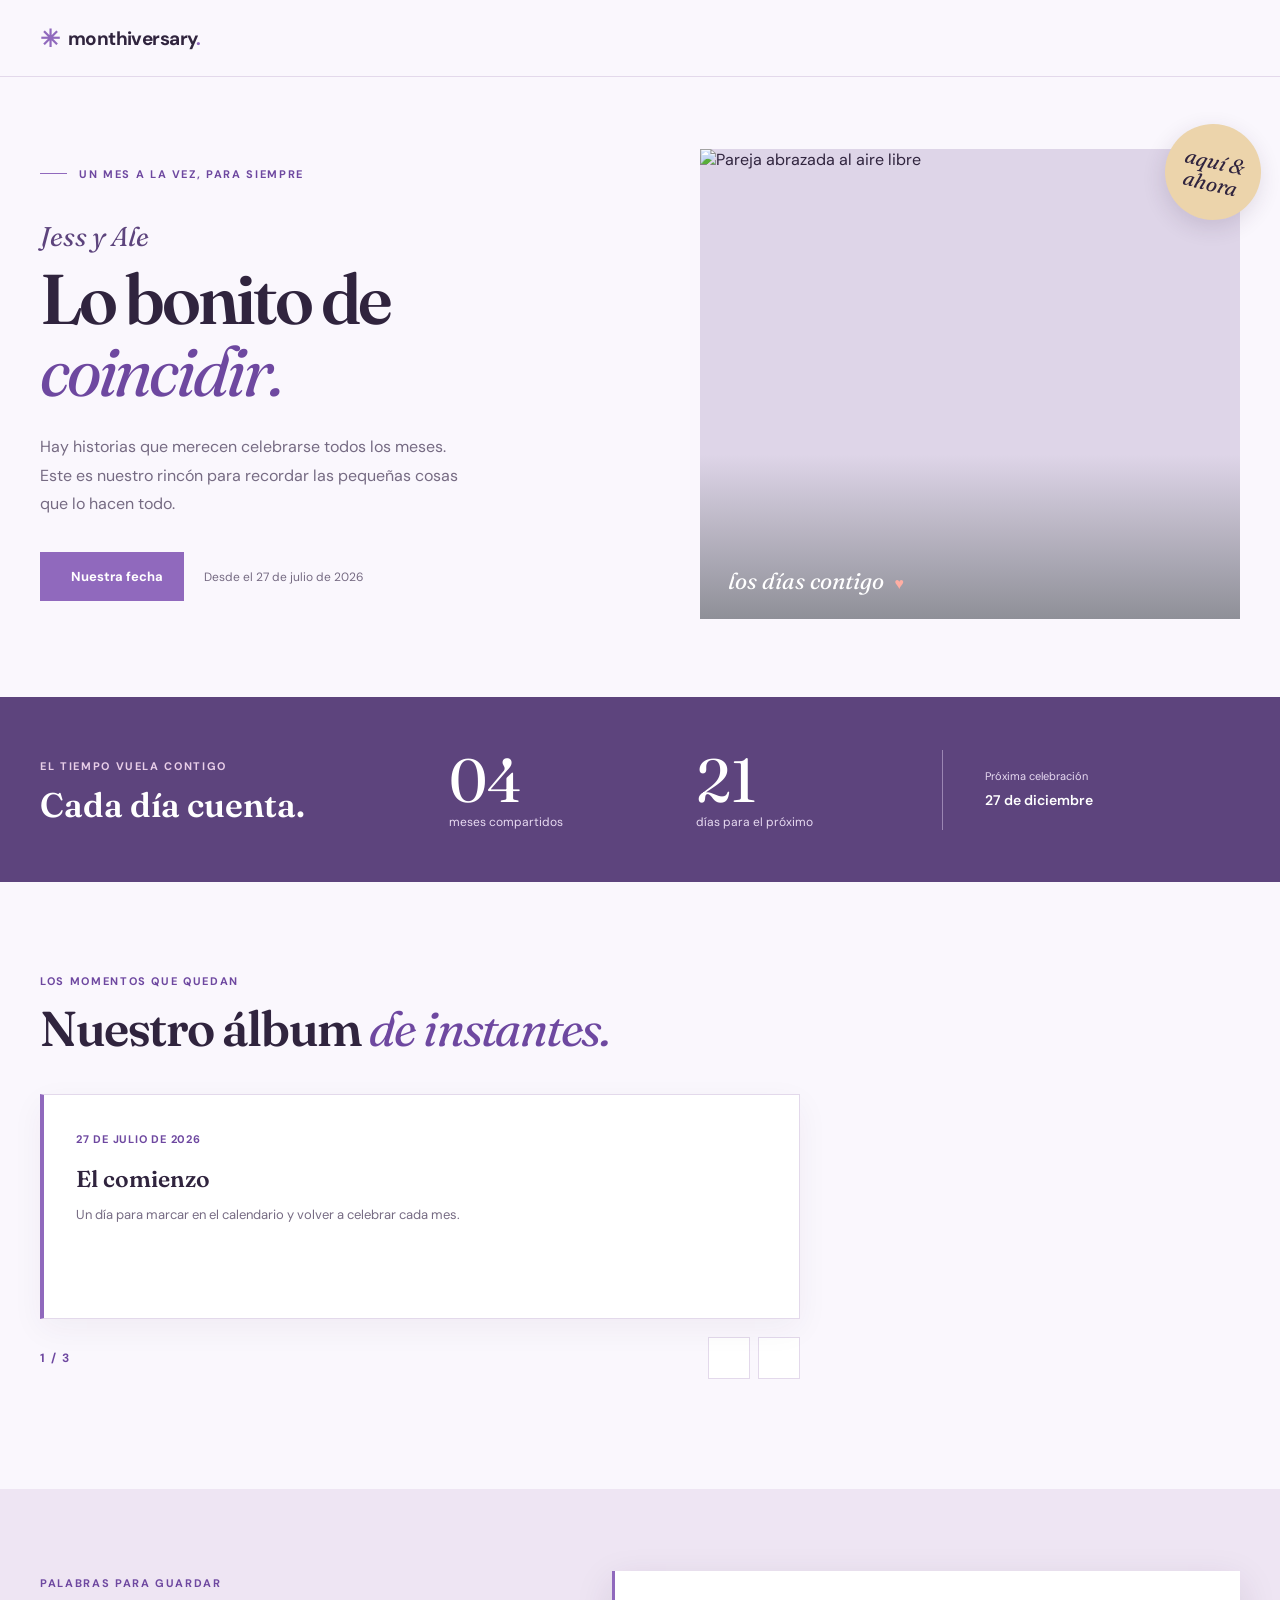
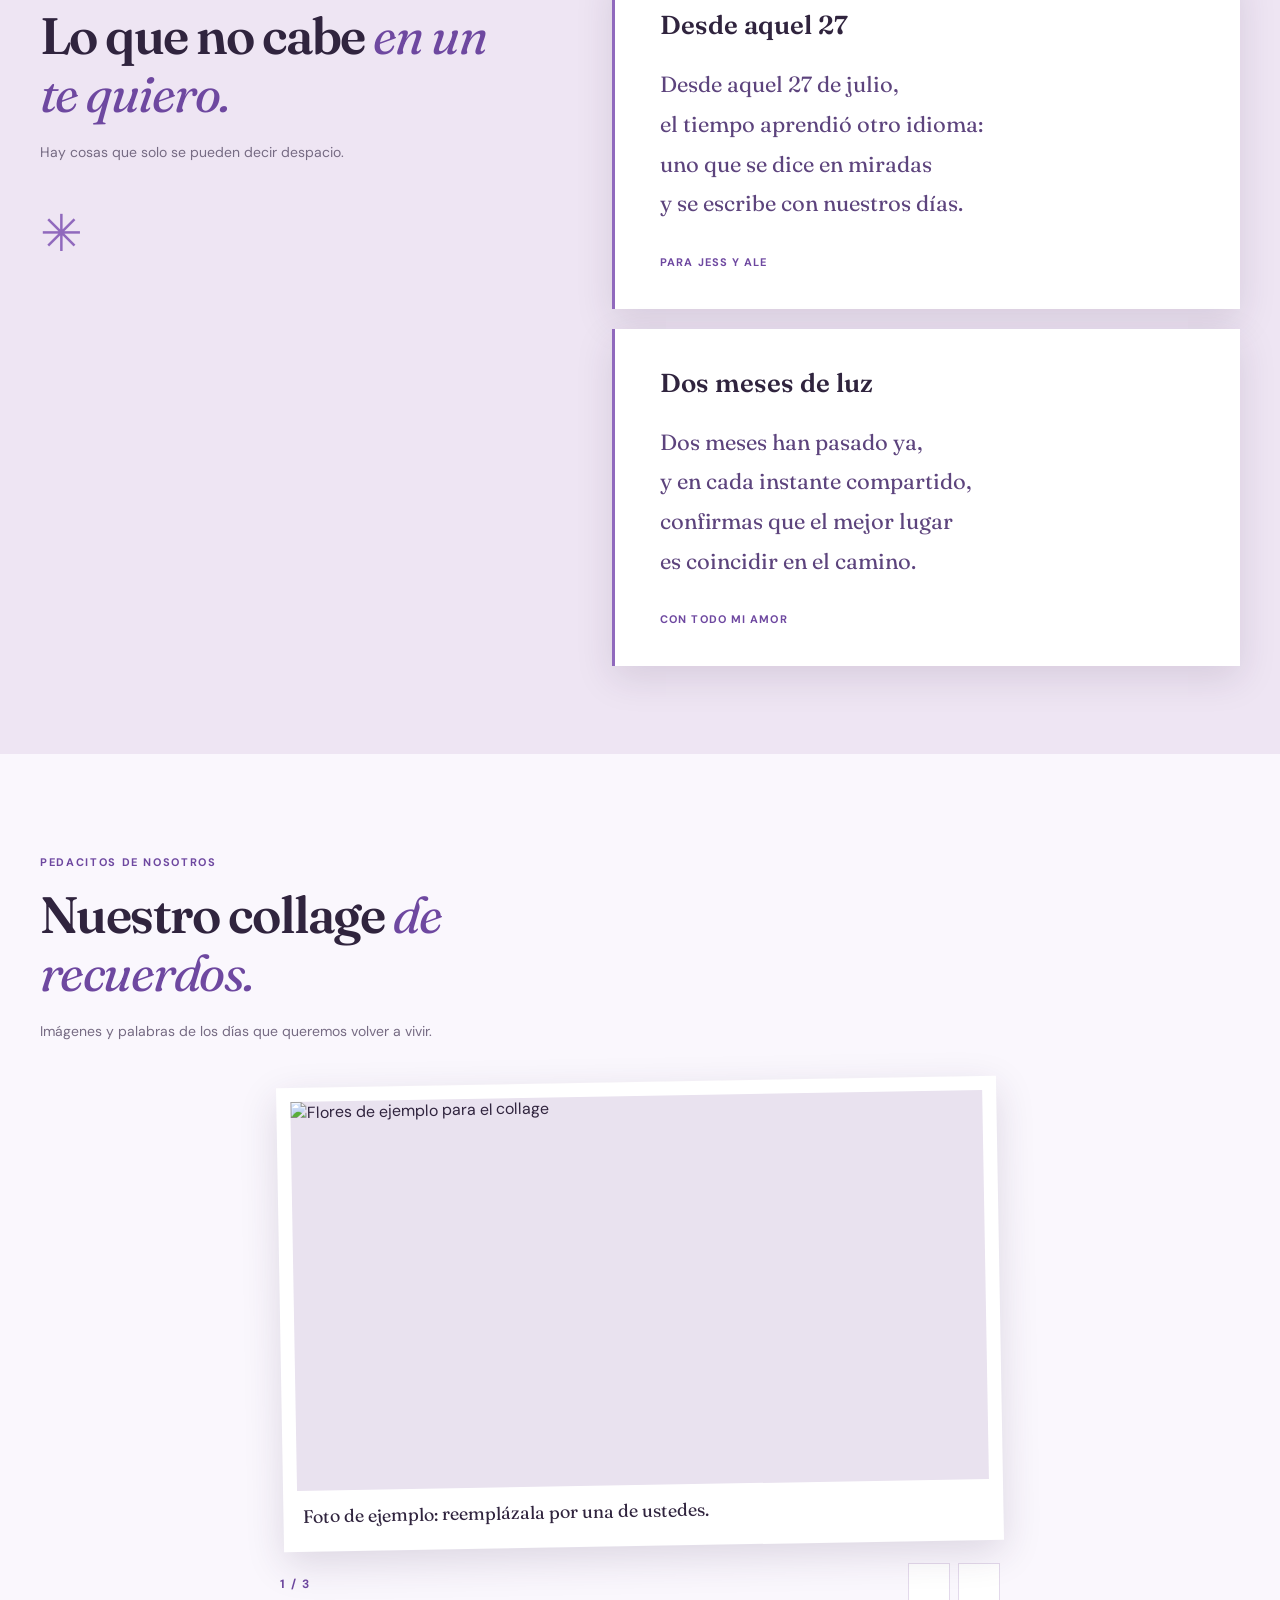
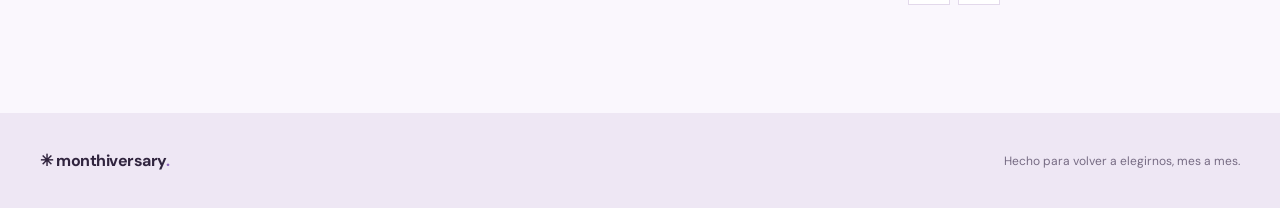
==== index.html @ f355e11a "Commit base" ====
<!doctype html>
<html lang="es">
<head>
  <meta charset="utf-8">
  <meta name="viewport" content="width=device-width, initial-scale=1">
  <meta name="theme-color" content="#f8f7f3">
  <meta name="description" content="Un rincón para celebrar cada mes y guardar los recuerdos que importan.">
  <title>Monthiversary | Nuestro mes a mes</title>
  <link rel="preconnect" href="https://fonts.googleapis.com">
  <link rel="preconnect" href="https://fonts.gstatic.com" crossorigin>
  <link href="https://fonts.googleapis.com/css2?family=DM+Sans:wght@400;500;600;700&family=Fraunces:opsz,wght,SOFT,WONK@9..144,400,20,1;9..144,600,20,1&display=swap" rel="stylesheet">
  <link rel="stylesheet" href="css/style.css">
  <script defer src="https://unpkg.com/lucide@0.468.0/dist/umd/lucide.min.js"></script>
  <script defer src="js/app.js"></script>
</head>
<body>
  <header class="site-header">
    <div class="header-inner">
      <a class="wordmark" href="#inicio" aria-label="Monthiversary, ir al inicio"><span class="wordmark-mark">✳</span> monthiversary<span class="wordmark-dot">.</span></a>
      <button class="header-action" id="open-settings" type="button" style="display: none;"><i data-lucide="settings-2" aria-hidden="true"></i><span>Personalizar</span></button>
    </div>
  </header>

  <main id="inicio">
    <section class="intro content-width" aria-labelledby="page-title">
      <div class="intro-copy">
        <div class="eyebrow"><span class="eyebrow-line"></span> UN MES A LA VEZ, PARA SIEMPRE</div>
        <p class="couple-name" id="couple-name">Tú + yo</p>
        <h1 id="page-title">Lo bonito de <em>coincidir.</em></h1>
        <p class="intro-description">Hay historias que merecen celebrarse todos los meses. Este es nuestro rincón para recordar las pequeñas cosas que lo hacen todo.</p>
        <div class="intro-actions">
          <button class="primary-button" id="open-settings-intro" type="button" disabled><i data-lucide="heart" aria-hidden="true"></i> Nuestra fecha</button>
          <span class="start-label" id="start-label">Cada historia empieza en algún lugar.</span>
        </div>
      </div>
      <div class="photo-panel" aria-label="Una pareja disfrutando de un momento juntos">
        <img src="https://images.unsplash.com/photo-1516589178581-6cd7833ae3b2?w=1100&q=85" alt="Pareja abrazada al aire libre" fetchpriority="high">
        <span class="photo-caption">los días contigo <span aria-hidden="true">♥</span></span>
        <span class="photo-sticker" aria-hidden="true">aquí &<br>ahora</span>
      </div>
    </section>

    <section class="milestones" aria-label="Nuestra historia en números">
      <div class="milestones-inner content-width">
        <div class="milestone-heading"><span class="section-kicker">EL TIEMPO VUELA CONTIGO</span><h2>Cada día cuenta.</h2></div>
        <div class="milestone"><span class="milestone-number" id="months-count">00</span><span class="milestone-label">meses compartidos</span></div>
        <div class="milestone"><span class="milestone-number" id="days-count">--</span><span class="milestone-label">días para el próximo</span></div>
        <div class="next-milestone"><i data-lucide="calendar-heart" aria-hidden="true"></i><span>Próxima celebración<strong id="next-date">Elige su fecha de inicio</strong></span></div>
      </div>
    </section>

    <section class="memories content-width" id="recuerdos" aria-labelledby="memories-title">
      <div class="section-heading">
        <div><span class="section-kicker">LOS MOMENTOS QUE QUEDAN</span><h2 id="memories-title">Nuestro álbum <em>de instantes.</em></h2></div>
        <button class="secondary-button" id="open-memory" type="button" style="display: none;"><i data-lucide="plus" aria-hidden="true"></i> Añadir recuerdo</button>
      </div>
      <div class="empty-memories" id="empty-memories">
        <div class="empty-photo"><img src="https://images.unsplash.com/photo-1490750967868-88aa4486c946?w=800&q=85" alt="Flores iluminadas por el sol" loading="lazy"><span>01 / infinitos</span></div>
        <div class="empty-copy"><span class="handwritten">Para no olvidar...</span><h3>Las mejores historias se construyen de momentos pequeños.</h3><p>Una cita improvisada, una canción, ese día que todavía te hace sonreír. Guarda aquí el primero.</p><button class="text-button" id="open-memory-empty" type="button">Escribir nuestro primer recuerdo <i data-lucide="arrow-up-right" aria-hidden="true"></i></button></div>
      </div>
      <div class="memory-list" id="memory-list" aria-live="polite"></div>
      <div class="slider-controls" id="notes-controls" hidden><span class="slide-count" id="notes-count" aria-live="polite"></span><div class="slider-buttons"><button class="slider-button" id="notes-prev" type="button" aria-label="Nota anterior" title="Nota anterior"><i data-lucide="arrow-left" aria-hidden="true"></i></button><button class="slider-button" id="notes-next" type="button" aria-label="Nota siguiente" title="Nota siguiente"><i data-lucide="arrow-right" aria-hidden="true"></i></button></div></div>
    </section>

    <section class="poems" id="poemas" aria-labelledby="poems-title">
      <div class="content-width poems-inner">
        <div class="poems-intro"><span class="section-kicker">PALABRAS PARA GUARDAR</span><h2 id="poems-title">Lo que no cabe <em>en un te quiero.</em></h2><p>Hay cosas que solo se pueden decir despacio.</p><span class="poems-ornament" aria-hidden="true">✳</span></div>
        <div class="poem-list" id="poem-list"></div>
        <p class="empty-poems" id="empty-poems" hidden>Pronto habrá palabras para este lugar.</p>
      </div>
    </section>

    <section class="collage content-width" id="collage" aria-labelledby="collage-title">
      <div class="collage-heading"><span class="section-kicker">PEDACITOS DE NOSOTROS</span><h2 id="collage-title">Nuestro collage <em>de recuerdos.</em></h2><p>Imágenes y palabras de los días que queremos volver a vivir.</p></div>
      <div class="collage-list" id="collage-list"></div>
      <div class="slider-controls" id="photos-controls" hidden><span class="slide-count" id="photos-count" aria-live="polite"></span><div class="slider-buttons"><button class="slider-button" id="photos-prev" type="button" aria-label="Foto anterior" title="Foto anterior"><i data-lucide="arrow-left" aria-hidden="true"></i></button><button class="slider-button" id="photos-next" type="button" aria-label="Foto siguiente" title="Foto siguiente"><i data-lucide="arrow-right" aria-hidden="true"></i></button></div></div>
      <div class="collage-empty" id="empty-collage"><div class="collage-empty-photo"><img src="https://images.unsplash.com/photo-1522673607200-164d1b6ce486?w=900&q=85" alt="Flores en una celebración" loading="lazy"></div><p>Por todas las fotos que nos faltan por tomar.<span>Jess & Ale · desde 2026</span></p></div>
    </section>
  </main>

  <footer class="site-footer"><div class="content-width footer-inner"><span class="wordmark">✳ monthiversary<span class="wordmark-dot">.</span></span><span>Hecho para volver a elegirnos, mes a mes.</span></div></footer>

  <dialog id="settings-dialog" class="editor-dialog" aria-labelledby="settings-title">
    <form id="settings-form">
      <div class="dialog-heading"><span class="section-kicker">HAGÁMOSLO NUESTRO</span><button class="icon-button" data-close type="button" aria-label="Cerrar"><i data-lucide="x" aria-hidden="true"></i></button></div>
      <h2 id="settings-title">Nuestra historia comienza aquí.</h2>
      <label for="names-input">Sus nombres</label><input id="names-input" name="names" maxlength="45" placeholder="Ej. Ana + Alex" autocomplete="off">
      <label for="start-input">¿Cuándo comenzó todo?</label><input id="start-input" name="start" type="date" required>
      <button class="primary-button form-submit" type="submit">Guardar nuestra fecha <i data-lucide="arrow-right" aria-hidden="true"></i></button>
    </form>
  </dialog>

  <dialog id="memory-dialog" class="editor-dialog" aria-labelledby="memory-title">
    <form id="memory-form">
      <div class="dialog-heading"><span class="section-kicker">UN MOMENTO PARA GUARDAR</span><button class="icon-button" data-close type="button" aria-label="Cerrar"><i data-lucide="x" aria-hidden="true"></i></button></div>
      <h2 id="memory-title">Cuéntame ese día.</h2>
      <label for="memory-date">Fecha</label><input id="memory-date" name="date" type="date" required>
      <label for="memory-title-input">Nombre del recuerdo</label><input id="memory-title-input" name="title" maxlength="60" placeholder="Ej. Nuestra primera escapada" required>
      <label for="memory-note">Lo que no quieres olvidar</label><textarea id="memory-note" name="note" rows="4" maxlength="500" placeholder="Todo empezó cuando..." required></textarea>
      <button class="primary-button form-submit" type="submit">Guardar recuerdo <i data-lucide="heart" aria-hidden="true"></i></button>
    </form>
  </dialog>
</body>
</html>
---- css/style.css ----
:root{--paper:#faf7fd;--ink:#30243e;--muted:#766b83;--coral:#9069bd;--coral-dark:#6e48a0;--green:#5d447d;--line:#e3d9eb;--white:#fff;--font-body:'DM Sans',sans-serif;--font-display:'Fraunces',Georgia,serif}
*{box-sizing:border-box}
html{scroll-behavior:smooth}
body{margin:0;background:var(--paper);color:var(--ink);font-family:var(--font-body);-webkit-font-smoothing:antialiased}
button,input,textarea{font:inherit}
button{cursor:pointer}
button:focus-visible,a:focus-visible,input:focus-visible,textarea:focus-visible{outline:3px solid var(--coral);outline-offset:3px}
.content-width,.header-inner{width:min(100% - 80px,1200px);margin-inline:auto}
.site-header{border-bottom:1px solid var(--line);background:var(--paper)}
.header-inner{height:76px;display:flex;align-items:center;justify-content:space-between}
.wordmark{font-size:19px;font-weight:700;letter-spacing:-.03em;color:var(--ink);text-decoration:none;white-space:nowrap}
.wordmark-mark{font-size:24px;color:var(--coral);vertical-align:-2px;margin-right:5px}
.wordmark-dot{color:var(--coral)}
.header-action,.icon-button{border:0;background:transparent;color:var(--ink);display:inline-flex;align-items:center;justify-content:center;gap:9px}
.header-action{font-size:13px;font-weight:700;padding:12px 0}
.header-action svg,.primary-button svg,.secondary-button svg,.text-button svg{width:18px;height:18px;flex:none}
.header-action:hover,.text-button:hover{color:var(--coral-dark)}
.intro{display:grid;grid-template-columns:minmax(0,1.05fr) minmax(0,.95fr);gap:64px;align-items:center;padding-block:72px 78px}
.intro-copy{min-width:0}
.eyebrow,.section-kicker{font-size:11px;font-weight:700;letter-spacing:.15em;color:var(--coral-dark)}
.eyebrow{display:flex;align-items:center;gap:12px}
.eyebrow-line{width:27px;height:1px;background:var(--coral)}
.couple-name{font-family:var(--font-display);font-style:italic;font-size:27px;margin:39px 0 10px;color:var(--green);overflow-wrap:anywhere}
h1,h2,h3,p{margin-top:0}
h1,h2,h3{font-family:var(--font-display);font-weight:600}
h1{font-size:clamp(52px,5.5vw,84px);line-height:1.03;letter-spacing:-.045em;max-width:700px;margin-bottom:25px}
h1 em,h2 em{font-weight:400;color:var(--coral-dark)}
.intro-description{font-size:16px;line-height:1.8;color:var(--muted);max-width:435px;margin-bottom:33px}
.intro-actions{display:flex;flex-wrap:wrap;align-items:center;gap:16px 20px}
.primary-button{border:1px solid var(--coral);background:var(--coral);color:white;padding:15px 20px;display:inline-flex;align-items:center;justify-content:center;gap:10px;font-size:13px;font-weight:700;transition:background .2s,transform .2s}
.primary-button:hover{background:var(--coral-dark);transform:translateY(-2px)}
.start-label{font-size:12px;color:var(--muted)}
.photo-panel{height:470px;position:relative;isolation:isolate;background:#ded5e8}
.photo-panel>img{width:100%;height:100%;object-fit:cover;object-position:center 47%;display:block}
.photo-panel:after{content:"";position:absolute;inset:0;background:linear-gradient(180deg,transparent 65%,rgba(23,39,31,.4));pointer-events:none}
.photo-caption{position:absolute;bottom:24px;left:28px;z-index:1;color:white;font-family:var(--font-display);font-size:23px;font-style:italic}
.photo-caption span{color:#ffaea3;font-family:var(--font-body);font-size:16px;margin-left:5px}
.photo-sticker{position:absolute;top:-25px;right:-21px;z-index:2;width:96px;height:96px;border-radius:50%;background:#ecd4ab;color:var(--ink);transform:rotate(13deg);display:grid;place-content:center;text-align:center;font-family:var(--font-display);font-size:21px;font-style:italic;line-height:1.05;box-shadow:0 7px 22px #38224724}
.milestones{background:var(--green);color:#fff}
.milestones-inner{min-height:185px;display:grid;grid-template-columns:1.4fr .8fr .8fr 1.1fr;align-items:center;gap:30px}
.milestones .section-kicker{color:#e8cee8}
.milestone-heading h2{font-size:34px;line-height:1.1;margin:12px 0 0}
.milestone{display:flex;flex-direction:column;gap:3px}
.milestone-number{font-family:var(--font-display);font-size:61px;line-height:1}
.milestone-label{font-size:12px;color:#e8dbf2}
.next-milestone{min-height:80px;border-left:1px solid #9b86b3;padding-left:28px;display:flex;align-items:center;gap:14px}
.next-milestone svg{width:26px;height:26px;color:#e8cee8;flex:none}
.next-milestone span{font-size:11px;color:#e8dbf2;line-height:1.5}
.next-milestone strong{display:block;color:white;font-size:14px;font-weight:600;margin-top:5px}
.memories{padding-block:87px 110px;min-height:530px}
.section-heading{display:flex;justify-content:space-between;align-items:end;gap:24px;margin-bottom:38px}
.section-heading h2{font-size:clamp(34px,4vw,49px);line-height:1.13;margin:11px 0 0;letter-spacing:-.03em}
.secondary-button{display:inline-flex;align-items:center;justify-content:center;gap:8px;border:1px solid var(--ink);background:transparent;color:var(--ink);font-size:13px;font-weight:700;padding:13px 17px;white-space:nowrap;transition:background .2s,color .2s}
.secondary-button:hover{background:var(--ink);color:white}
.empty-memories{display:grid;grid-template-columns:330px minmax(0,1fr);gap:70px;align-items:center;border-top:1px solid var(--line);padding:40px 10% 0 6%}
.empty-memories[hidden]{display:none}
.empty-photo{height:260px;position:relative;transform:rotate(-5deg);padding:10px 10px 38px;background:white;box-shadow:0 9px 35px #3822471c}
.empty-photo img{width:100%;height:100%;object-fit:cover;display:block}
.empty-photo span{position:absolute;bottom:9px;left:17px;color:var(--muted);font-size:10px;letter-spacing:.08em}
.handwritten{font-family:var(--font-display);font-size:22px;font-style:italic;color:var(--coral-dark)}
.empty-copy h3{font-size:31px;line-height:1.25;max-width:470px;margin:12px 0}
.empty-copy p{font-size:14px;line-height:1.8;color:var(--muted);max-width:440px}
.text-button{border:0;background:none;padding:8px 0;display:inline-flex;align-items:center;gap:10px;font-size:13px;font-weight:700;color:var(--green);text-align:left}
.memory-list{max-width:760px;min-height:225px}
.memory-card{background:white;border:1px solid var(--line);border-left:4px solid var(--coral);padding:32px;min-height:225px;position:relative;overflow-wrap:anywhere;box-shadow:0 10px 30px #3822470d}
.memory-card time{font-size:11px;color:var(--coral-dark);font-weight:700;text-transform:uppercase;letter-spacing:.07em}
.memory-card h3{font-size:23px;line-height:1.2;margin:18px 28px 10px 0}
.memory-card p{font-size:13px;line-height:1.65;color:var(--muted);white-space:pre-wrap;margin:0}
.remove-memory{position:absolute;right:16px;top:16px;opacity:.65;padding:7px}
.remove-memory:hover{opacity:1;color:var(--coral-dark)}
.remove-memory svg,.dialog-heading svg{width:18px;height:18px}
.site-footer{background:#eee7f4}
.footer-inner{min-height:95px;display:flex;align-items:center;justify-content:space-between;gap:20px;font-size:12px;color:var(--muted)}
.footer-inner .wordmark{font-size:16px}
.editor-dialog{border:0;padding:0;width:min(100% - 32px,490px);max-height:min(90vh,740px);background:var(--paper);color:var(--ink);box-shadow:0 28px 90px #16281e55}
.editor-dialog::backdrop{background:#261832a8;backdrop-filter:blur(3px)}
.editor-dialog form{padding:36px;display:flex;flex-direction:column}
.dialog-heading{display:flex;align-items:center;justify-content:space-between;margin-bottom:16px}
.editor-dialog h2{font-size:37px;line-height:1.1;margin:0 0 26px}
.editor-dialog label{font-size:13px;font-weight:700;margin:0 0 8px}
.editor-dialog input,.editor-dialog textarea{width:100%;padding:13px 14px;background:white;border:1px solid #d6cbdc;color:var(--ink);border-radius:0;margin-bottom:20px;outline:none}
.editor-dialog input:focus,.editor-dialog textarea:focus{border-color:var(--green)}
.editor-dialog textarea{resize:vertical;min-height:100px}
.form-submit{margin-top:6px;width:100%}
.poems{background:#eee5f3;padding-block:82px 88px}
.poems-inner{display:grid;grid-template-columns:minmax(0,.85fr) minmax(0,1.15fr);gap:9%;align-items:start}
.poems-intro h2,.collage-heading h2{font-size:clamp(36px,4vw,54px);line-height:1.13;letter-spacing:-.03em;margin:15px 0 18px}
.poems-intro>p,.collage-heading>p{font-size:14px;color:var(--muted);line-height:1.7}
.poems-ornament{font-size:51px;color:var(--coral);display:block;margin-top:35px}
.poem-list{display:grid;gap:20px}
.poem-card{padding:38px 45px;background:#fff; border-left:3px solid var(--coral);box-shadow:0 12px 35px #38224720}
.poem-card h3{font-size:26px;margin-bottom:24px}
.poem-card p{font-family:var(--font-display);font-size:22px;line-height:1.8;white-space:pre-line;color:var(--green);margin-bottom:26px}
.poem-signature{font-size:11px;letter-spacing:.1em;text-transform:uppercase;color:var(--coral-dark);font-weight:700}
.empty-poems{color:var(--muted);font-family:var(--font-display);font-size:24px;font-style:italic}
.empty-poems[hidden],.collage-empty[hidden]{display:none}
.collage{padding-block:96px 108px}
.collage-heading{max-width:620px;margin-bottom:38px}
.collage-list{width:min(100% - 32px,720px);margin:auto}
.collage-photo{margin:0;background:white;padding:14px 14px 22px;box-shadow:0 12px 38px #38224726;transform:rotate(-1deg)}
.collage-photo:nth-child(2n){transform:rotate(1deg)}
.collage-photo img{width:100%;aspect-ratio:16/9;object-fit:cover;display:block;background:#e9e2ef}
.collage-photo figcaption{font-family:var(--font-display);font-size:18px;line-height:1.35;margin:14px 5px 0;overflow-wrap:anywhere}
.collage-empty{background:#eee7f4;min-height:285px;display:flex;align-items:center;justify-content:center;gap:70px;padding:35px}
.collage-empty-photo{width:235px;height:205px;background:white;padding:9px 9px 29px;transform:rotate(-7deg);box-shadow:0 8px 28px #38224726;flex:none}
.collage-empty-photo img{width:100%;height:100%;object-fit:cover;display:block}
.collage-empty p{font-family:var(--font-display);font-size:29px;line-height:1.3;max-width:340px;margin:0}
.collage-empty p span{display:block;margin-top:22px;font:700 11px var(--font-body);letter-spacing:.12em;text-transform:uppercase;color:var(--coral-dark)}
.slider-controls{max-width:760px;margin-top:18px;display:flex;align-items:center;justify-content:space-between;gap:16px}
.slider-controls[hidden]{display:none}
.slide-count{font-size:12px;font-weight:700;letter-spacing:.13em;color:var(--coral-dark)}
.slider-buttons{display:flex;gap:8px}
.slider-button{width:42px;height:42px;border:1px solid var(--line);background:#fff;color:var(--ink);display:grid;place-items:center;transition:background .2s,color .2s}
.slider-button:hover{background:var(--green);color:white}
.slider-button svg{width:19px;height:19px}
.collage>.slider-controls{width:min(100% - 32px,720px);margin-inline:auto}
@media(max-width:1000px){.intro{gap:32px}.milestones-inner{grid-template-columns:1fr 1fr;gap:24px;padding-block:30px}.next-milestone{border-left:0;padding-left:0}.milestone-heading h2{font-size:30px}.empty-memories{gap:40px;padding-inline:2%}}
@media(max-width:700px){.content-width,.header-inner{width:min(100% - 36px,1200px)}.header-inner{height:64px}.wordmark{font-size:16px}.wordmark-mark{font-size:19px}.header-action{font-size:0;min-width:40px;height:40px}.header-action svg{width:21px;height:21px}.intro{display:flex;flex-direction:column;gap:40px;padding-block:49px 53px;align-items:stretch}.couple-name{margin-top:28px;font-size:23px}h1{font-size:clamp(48px,11vw,70px);max-width:570px}.intro-description{font-size:14px;line-height:1.7;margin-bottom:24px}.intro-actions{align-items:flex-start;flex-direction:column;gap:11px}.photo-panel{height:340px;margin-right:10px}.photo-sticker{width:76px;height:76px;right:-13px;top:-16px;font-size:17px}.milestones-inner{grid-template-columns:1fr 1fr;gap:24px 14px;padding-block:32px}.milestone-heading{grid-column:1/-1}.milestone-heading h2{font-size:29px}.milestone-number{font-size:50px}.next-milestone{grid-column:1/-1;border-top:1px solid #9b86b3;padding-top:19px;min-height:0}.memories{padding-block:65px 75px;min-height:0}.section-heading{align-items:flex-start;flex-direction:column;margin-bottom:27px}.section-heading h2{font-size:36px}.empty-memories{display:flex;flex-direction:column;align-items:stretch;gap:34px;padding:32px 4px 0}.empty-photo{width:min(80%,330px);height:235px;margin:auto}.empty-copy h3{font-size:27px}.memory-card{padding:25px;min-height:225px}.footer-inner{align-items:flex-start;justify-content:center;flex-direction:column;gap:8px;padding-block:25px}.editor-dialog form{padding:26px}.editor-dialog h2{font-size:31px}}
@media(max-width:700px){.poems{padding-block:65px}.poems-inner{grid-template-columns:1fr;gap:25px}.poems-intro h2,.collage-heading h2{font-size:37px}.poems-ornament{display:none}.poem-card{padding:28px 26px}.poem-card p{font-size:20px}.collage{padding-block:70px}.collage-list{width:min(100% - 16px,720px)}.collage-photo{padding:8px 8px 15px}.collage-photo img{aspect-ratio:4/3}.collage-photo figcaption{font-size:16px;margin:10px 2px 0}.collage>.slider-controls{width:min(100% - 16px,720px)}.collage-empty{flex-direction:column;gap:35px;text-align:center;padding:38px 20px}.collage-empty-photo{width:200px;height:175px}.collage-empty p{font-size:24px}}
@media(prefers-reduced-motion:reduce){html{scroll-behavior:auto}*,*:before,*:after{transition:none!important;animation:none!important}}
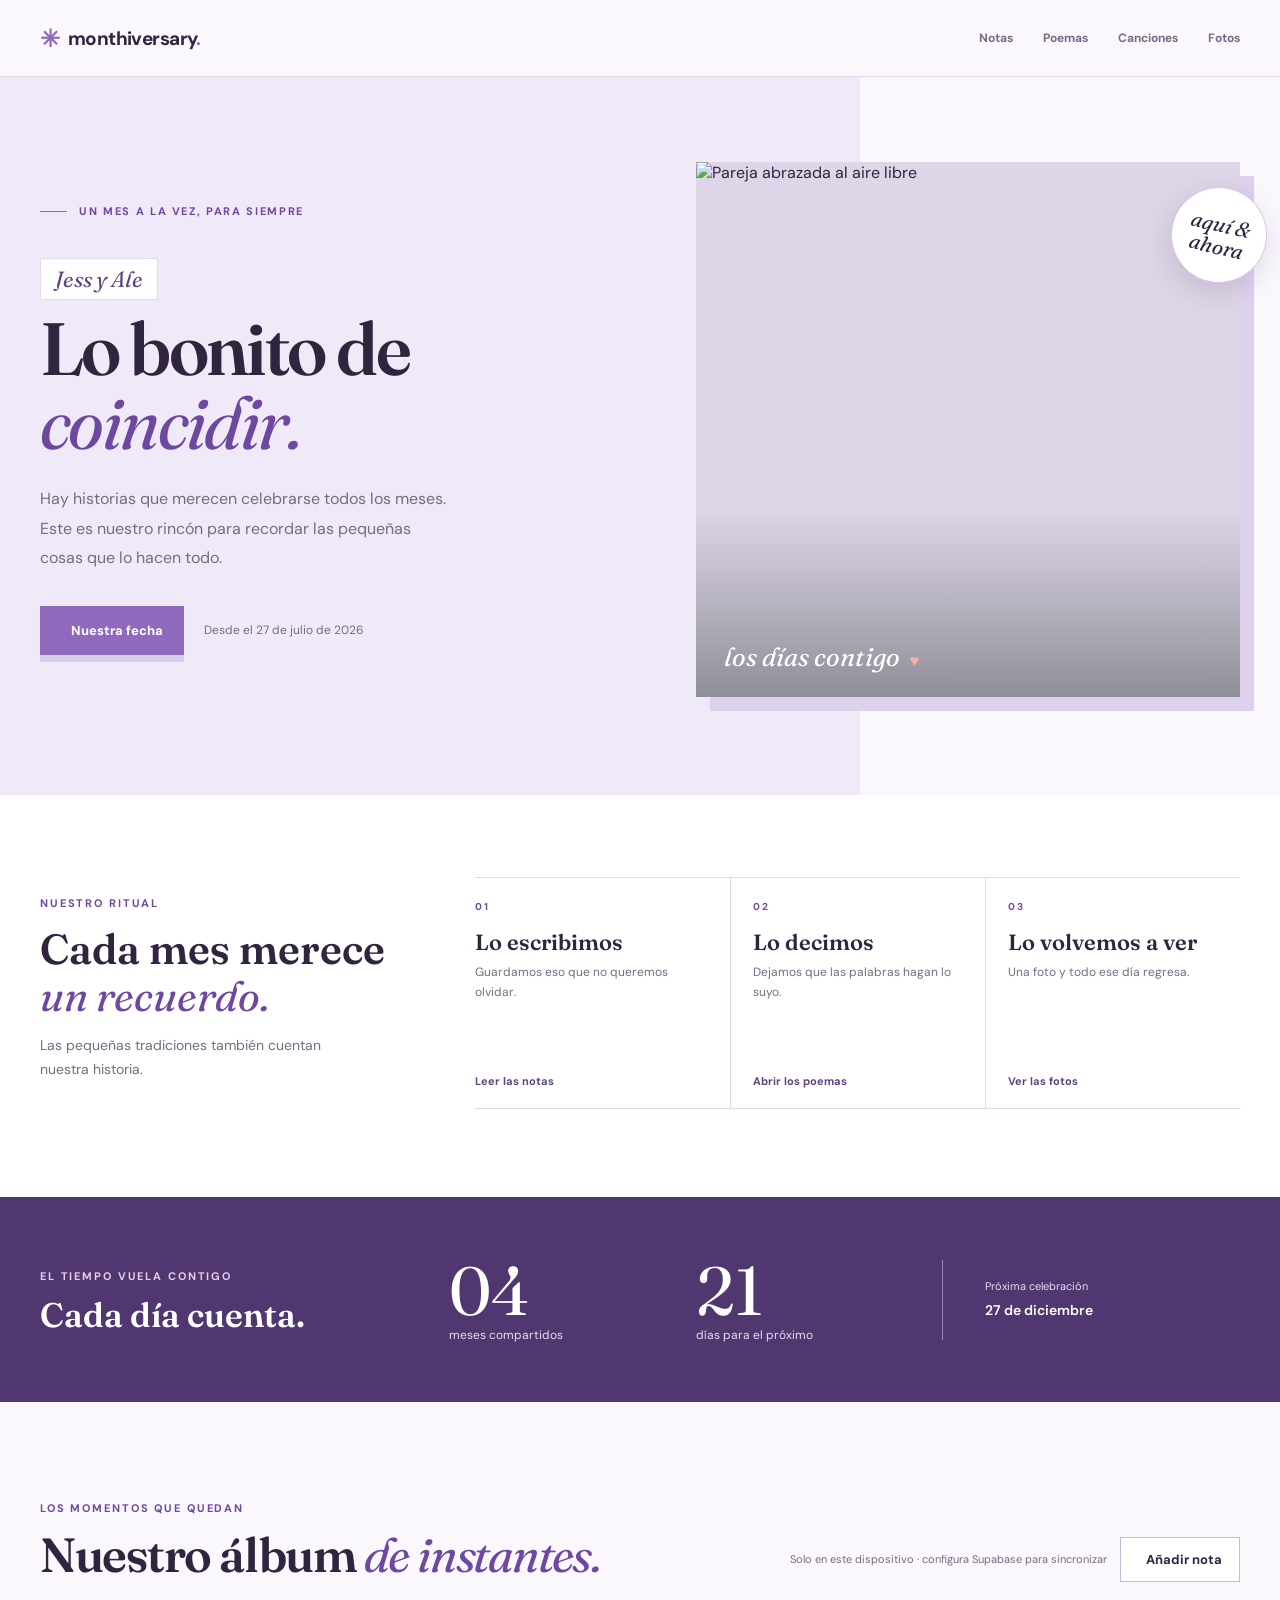
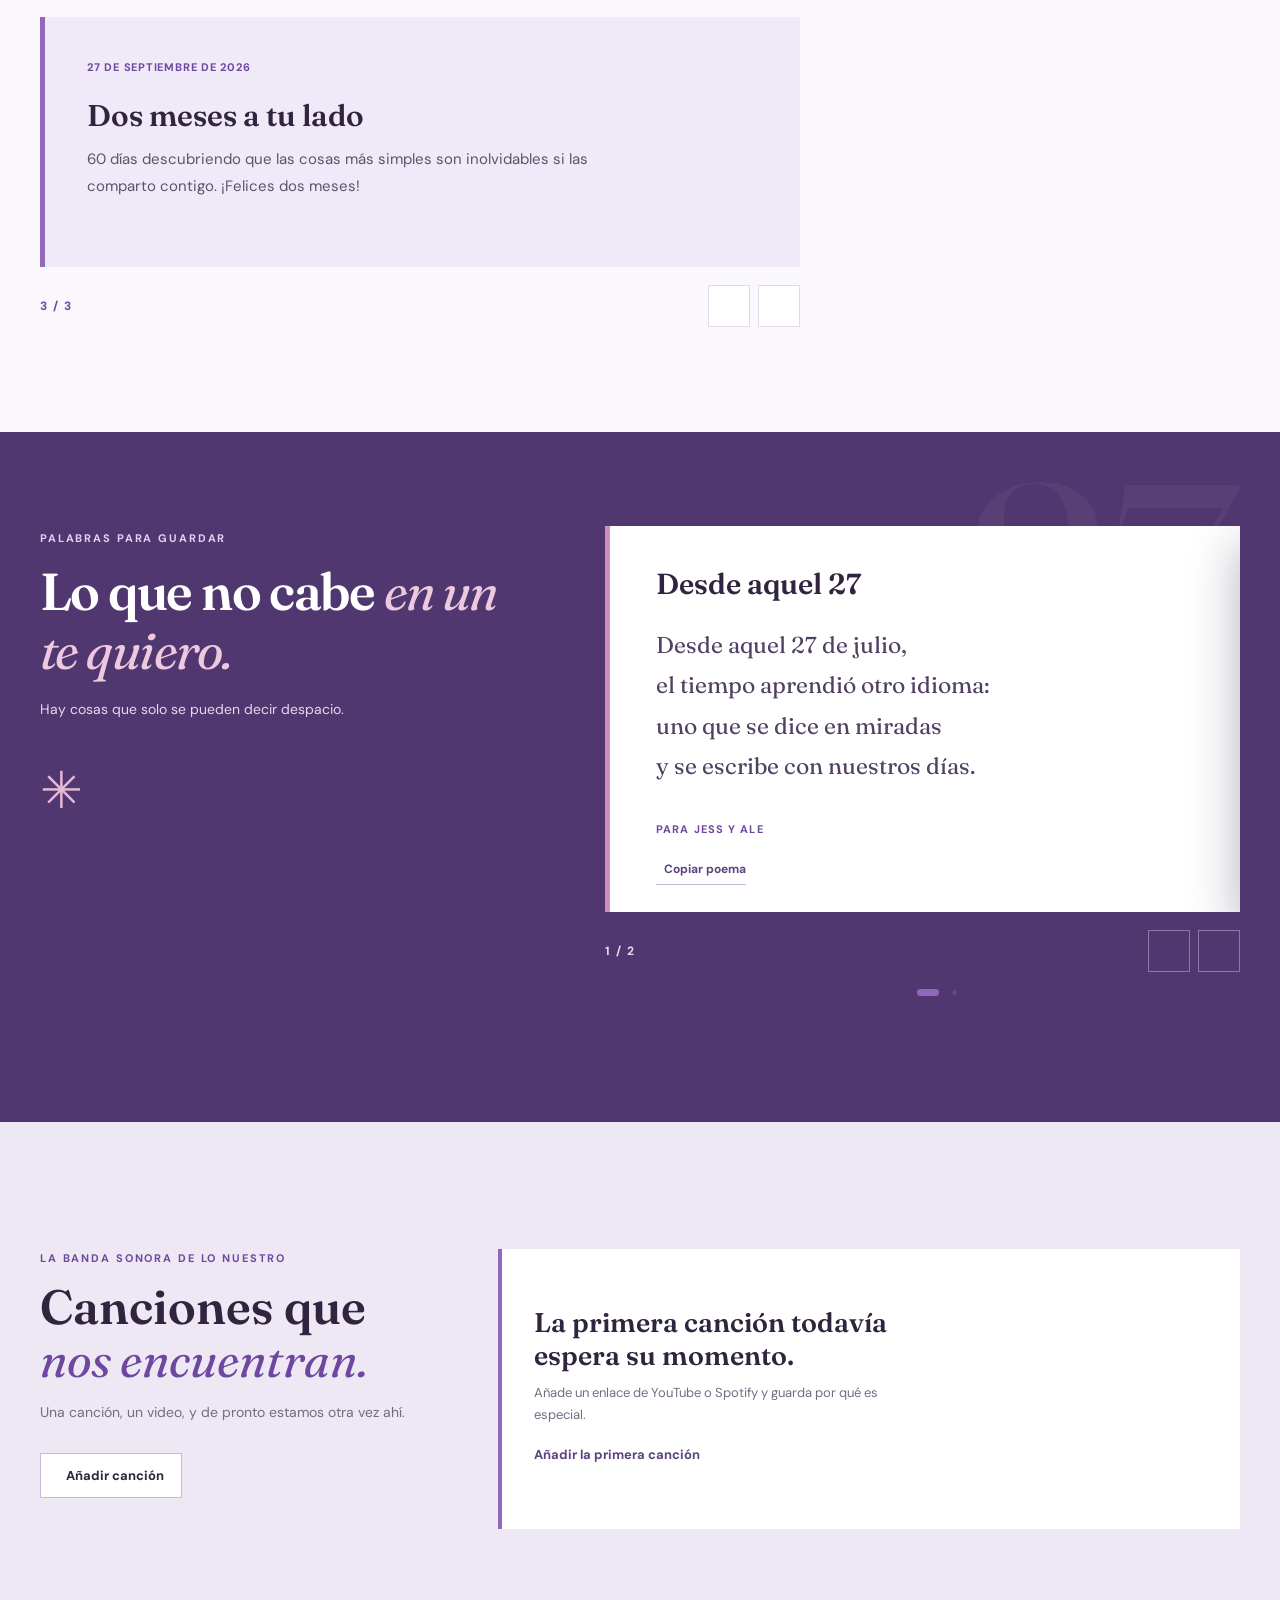
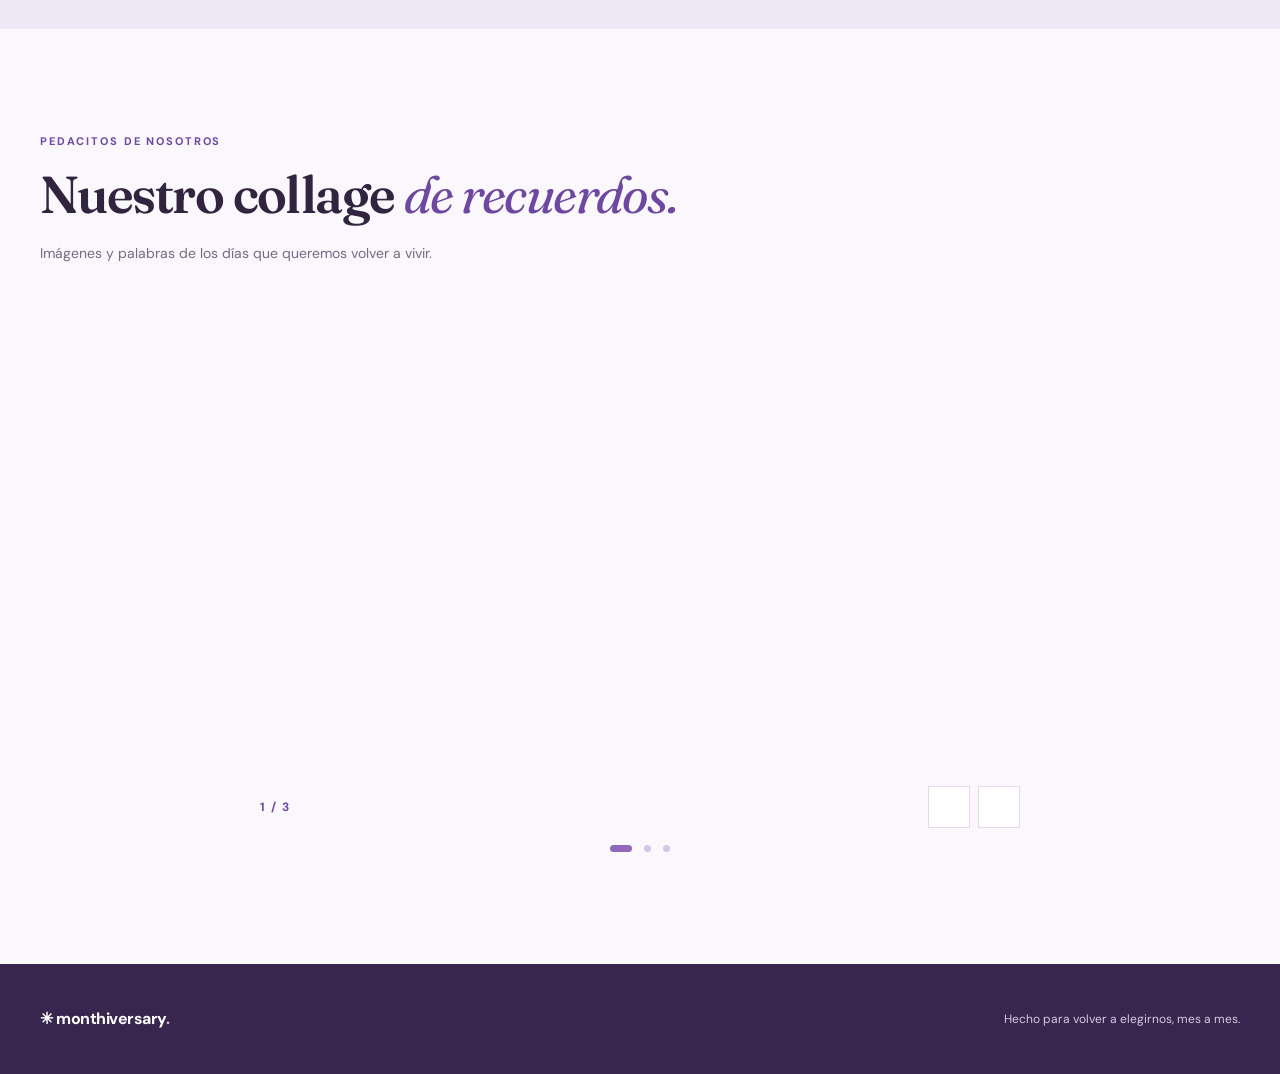
==== commit f35b1d54: "Feat: mejorar visuales y se agrega supabase" ====
--- a/index.html
+++ b/index.html
@@ -1,104 +1,577 @@
-<!doctype html>
+<!DOCTYPE html>
 <html lang="es">
-<head>
-  <meta charset="utf-8">
-  <meta name="viewport" content="width=device-width, initial-scale=1">
-  <meta name="theme-color" content="#f8f7f3">
-  <meta name="description" content="Un rincón para celebrar cada mes y guardar los recuerdos que importan.">
-  <title>Monthiversary | Nuestro mes a mes</title>
-  <link rel="preconnect" href="https://fonts.googleapis.com">
-  <link rel="preconnect" href="https://fonts.gstatic.com" crossorigin>
-  <link href="https://fonts.googleapis.com/css2?family=DM+Sans:wght@400;500;600;700&family=Fraunces:opsz,wght,SOFT,WONK@9..144,400,20,1;9..144,600,20,1&display=swap" rel="stylesheet">
-  <link rel="stylesheet" href="css/style.css">
-  <script defer src="https://unpkg.com/lucide@0.468.0/dist/umd/lucide.min.js"></script>
-  <script defer src="js/app.js"></script>
-</head>
-<body>
-  <header class="site-header">
-    <div class="header-inner">
-      <a class="wordmark" href="#inicio" aria-label="Monthiversary, ir al inicio"><span class="wordmark-mark">✳</span> monthiversary<span class="wordmark-dot">.</span></a>
-      <button class="header-action" id="open-settings" type="button" style="display: none;"><i data-lucide="settings-2" aria-hidden="true"></i><span>Personalizar</span></button>
-    </div>
-  </header>
-
-  <main id="inicio">
-    <section class="intro content-width" aria-labelledby="page-title">
-      <div class="intro-copy">
-        <div class="eyebrow"><span class="eyebrow-line"></span> UN MES A LA VEZ, PARA SIEMPRE</div>
-        <p class="couple-name" id="couple-name">Tú + yo</p>
-        <h1 id="page-title">Lo bonito de <em>coincidir.</em></h1>
-        <p class="intro-description">Hay historias que merecen celebrarse todos los meses. Este es nuestro rincón para recordar las pequeñas cosas que lo hacen todo.</p>
-        <div class="intro-actions">
-          <button class="primary-button" id="open-settings-intro" type="button" disabled><i data-lucide="heart" aria-hidden="true"></i> Nuestra fecha</button>
-          <span class="start-label" id="start-label">Cada historia empieza en algún lugar.</span>
-        </div>
+  <head>
+    <meta charset="utf-8" />
+    <meta name="viewport" content="width=device-width, initial-scale=1" />
+    <meta name="theme-color" content="#faf7fd" />
+    <meta
+      name="description"
+      content="Un rincón para celebrar cada mes y guardar los recuerdos que importan."
+    />
+    <title>Monthiversary | Nuestro mes a mes</title>
+    <link rel="preconnect" href="https://fonts.googleapis.com" />
+    <link rel="preconnect" href="https://fonts.gstatic.com" crossorigin />
+    <link
+      href="https://fonts.googleapis.com/css2?family=DM+Sans:wght@400;500;600;700&family=Fraunces:opsz,wght,SOFT,WONK@9..144,400,20,1;9..144,600,20,1&display=swap"
+      rel="stylesheet"
+    />
+    <link
+      rel="stylesheet"
+      href="https://cdn.jsdelivr.net/npm/swiper@11/swiper-bundle.min.css"
+    />
+    <link rel="stylesheet" href="css/style.css" />
+    <script
+      defer
+      src="https://unpkg.com/lucide@0.468.0/dist/umd/lucide.min.js"
+    ></script>
+    <script
+      defer
+      src="https://cdn.jsdelivr.net/npm/@supabase/supabase-js@2/dist/umd/supabase.min.js"
+    ></script>
+    <script
+      defer
+      src="https://cdn.jsdelivr.net/npm/swiper@11/swiper-bundle.min.js"
+    ></script>
+    <script defer src="js/config.js"></script>
+    <script defer src="js/app.js"></script>
+  </head>
+  <body>
+    <header class="site-header">
+      <div class="header-inner">
+        <a
+          class="wordmark"
+          href="#inicio"
+          aria-label="Monthiversary, ir al inicio"
+          ><span class="wordmark-mark">✳</span> monthiversary<span
+            class="wordmark-dot"
+            >.</span
+          ></a
+        >
+        <nav class="site-nav" aria-label="Navegación principal">
+          <a href="#recuerdos">Notas</a>
+          <a href="#poemas">Poemas</a>
+          <a href="#canciones">Canciones</a>
+          <a href="#collage">Fotos</a>
+        </nav>
+        <button
+          class="header-action"
+          id="open-settings"
+          type="button"
+          style="display: none"
+        >
+          <i data-lucide="settings-2" aria-hidden="true"></i
+          ><span>Personalizar</span>
+        </button>
       </div>
-      <div class="photo-panel" aria-label="Una pareja disfrutando de un momento juntos">
-        <img src="https://images.unsplash.com/photo-1516589178581-6cd7833ae3b2?w=1100&q=85" alt="Pareja abrazada al aire libre" fetchpriority="high">
-        <span class="photo-caption">los días contigo <span aria-hidden="true">♥</span></span>
-        <span class="photo-sticker" aria-hidden="true">aquí &<br>ahora</span>
+    </header>
+
+    <main id="inicio">
+      <section class="intro content-width" aria-labelledby="page-title">
+        <div class="intro-copy">
+          <div class="eyebrow">
+            <span class="eyebrow-line"></span> UN MES A LA VEZ, PARA SIEMPRE
+          </div>
+          <p class="couple-name" id="couple-name">Tú + yo</p>
+          <h1 id="page-title">Lo bonito de <em>coincidir.</em></h1>
+          <p class="intro-description">
+            Hay historias que merecen celebrarse todos los meses. Este es
+            nuestro rincón para recordar las pequeñas cosas que lo hacen todo.
+          </p>
+          <div class="intro-actions">
+            <button
+              class="primary-button"
+              id="open-settings-intro"
+              type="button"
+              disabled
+            >
+              <i data-lucide="heart" aria-hidden="true"></i> Nuestra fecha
+            </button>
+            <span class="start-label" id="start-label"
+              >Cada historia empieza en algún lugar.</span
+            >
+          </div>
+        </div>
+        <div
+          class="photo-panel"
+          aria-label="Una pareja disfrutando de un momento juntos"
+        >
+          <img
+            src="https://images.unsplash.com/photo-1516589178581-6cd7833ae3b2?w=1100&q=85"
+            alt="Pareja abrazada al aire libre"
+            fetchpriority="high"
+          />
+          <span class="photo-caption"
+            >los días contigo <span aria-hidden="true">♥</span></span
+          >
+          <span class="photo-sticker" aria-hidden="true"
+            >aquí &<br />ahora</span
+          >
+        </div>
+      </section>
+
+      <section class="ritual" aria-labelledby="ritual-title">
+        <div class="content-width ritual-inner">
+          <div class="ritual-heading">
+            <span class="section-kicker">NUESTRO RITUAL</span>
+            <h2 id="ritual-title">Cada mes merece <em>un recuerdo.</em></h2>
+            <p>Las pequeñas tradiciones también cuentan nuestra historia.</p>
+          </div>
+          <div class="ritual-steps">
+            <a class="ritual-step" href="#recuerdos"
+              ><span class="ritual-number">01</span
+              ><i data-lucide="notebook-pen" aria-hidden="true"></i>
+              <h3>Lo escribimos</h3>
+              <p>Guardamos eso que no queremos olvidar.</p>
+              <span class="ritual-link"
+                >Leer las notas
+                <i data-lucide="arrow-up-right" aria-hidden="true"></i></span
+            ></a>
+            <a class="ritual-step" href="#poemas"
+              ><span class="ritual-number">02</span
+              ><i data-lucide="feather" aria-hidden="true"></i>
+              <h3>Lo decimos</h3>
+              <p>Dejamos que las palabras hagan lo suyo.</p>
+              <span class="ritual-link"
+                >Abrir los poemas
+                <i data-lucide="arrow-up-right" aria-hidden="true"></i></span
+            ></a>
+            <a class="ritual-step" href="#collage"
+              ><span class="ritual-number">03</span
+              ><i data-lucide="camera" aria-hidden="true"></i>
+              <h3>Lo volvemos a ver</h3>
+              <p>Una foto y todo ese día regresa.</p>
+              <span class="ritual-link"
+                >Ver las fotos
+                <i data-lucide="arrow-up-right" aria-hidden="true"></i></span
+            ></a>
+          </div>
+        </div>
+      </section>
+
+      <section class="milestones" aria-label="Nuestra historia en números">
+        <div class="milestones-inner content-width">
+          <div class="milestone-heading">
+            <span class="section-kicker">EL TIEMPO VUELA CONTIGO</span>
+            <h2>Cada día cuenta.</h2>
+          </div>
+          <div class="milestone">
+            <span class="milestone-number" id="months-count">00</span
+            ><span class="milestone-label">meses compartidos</span>
+          </div>
+          <div class="milestone">
+            <span class="milestone-number" id="days-count">--</span
+            ><span class="milestone-label">días para el próximo</span>
+          </div>
+          <div class="next-milestone">
+            <i data-lucide="calendar-heart" aria-hidden="true"></i
+            ><span
+              >Próxima celebración<strong id="next-date"
+                >Elige su fecha de inicio</strong
+              ></span
+            >
+          </div>
+        </div>
+      </section>
+
+      <section
+        class="memories content-width"
+        id="recuerdos"
+        aria-labelledby="memories-title"
+      >
+        <div class="section-heading">
+          <div>
+            <span class="section-kicker">LOS MOMENTOS QUE QUEDAN</span>
+            <h2 id="memories-title">Nuestro álbum <em>de instantes.</em></h2>
+          </div>
+          <div class="section-actions">
+            <span class="sync-status" id="sync-status" role="status"
+              ><i data-lucide="hard-drive" aria-hidden="true"></i
+              ><span>Solo en este dispositivo</span></span
+            >
+            <button
+              class="secondary-button"
+              id="auth-action"
+              type="button"
+              hidden
+            ></button>
+            <button class="secondary-button" id="open-memory" type="button">
+              <i data-lucide="plus" aria-hidden="true"></i> Añadir nota
+            </button>
+          </div>
+        </div>
+        <div class="empty-memories" id="empty-memories">
+          <div class="empty-photo">
+            <img
+              src="https://images.unsplash.com/photo-1490750967868-88aa4486c946?w=800&q=85"
+              alt="Flores iluminadas por el sol"
+              loading="lazy"
+            /><span>01 / infinitos</span>
+          </div>
+          <div class="empty-copy">
+            <span class="handwritten">Para no olvidar...</span>
+            <h3>Las mejores historias se construyen de momentos pequeños.</h3>
+            <p>
+              Una cita improvisada, una canción, ese día que todavía te hace
+              sonreír. Guarda aquí el primero.
+            </p>
+            <button class="text-button" id="open-memory-empty" type="button">
+              Escribir nuestro primer recuerdo
+              <i data-lucide="arrow-up-right" aria-hidden="true"></i>
+            </button>
+          </div>
+        </div>
+        <div class="memory-list" id="memory-list" aria-live="polite"></div>
+        <div class="slider-controls" id="notes-controls" hidden>
+          <span class="slide-count" id="notes-count" aria-live="polite"></span>
+          <div class="slider-buttons">
+            <button
+              class="slider-button"
+              id="notes-prev"
+              type="button"
+              aria-label="Nota anterior"
+              title="Nota anterior"
+            >
+              <i data-lucide="arrow-left" aria-hidden="true"></i></button
+            ><button
+              class="slider-button"
+              id="notes-next"
+              type="button"
+              aria-label="Nota siguiente"
+              title="Nota siguiente"
+            >
+              <i data-lucide="arrow-right" aria-hidden="true"></i>
+            </button>
+          </div>
+        </div>
+      </section>
+
+      <section class="poems" id="poemas" aria-labelledby="poems-title">
+        <div class="content-width poems-inner">
+          <div class="poems-intro">
+            <span class="section-kicker">PALABRAS PARA GUARDAR</span>
+            <h2 id="poems-title">Lo que no cabe <em>en un te quiero.</em></h2>
+            <p>Hay cosas que solo se pueden decir despacio.</p>
+            <span class="poems-ornament" aria-hidden="true">✳</span>
+          </div>
+          <div class="poems-carousel">
+            <div
+              class="swiper poem-swiper"
+              id="poem-swiper"
+              aria-label="Carrusel de poemas"
+            >
+              <div
+                class="swiper-wrapper poem-list"
+                id="poem-list"
+                aria-live="polite"
+              ></div>
+            </div>
+            <div class="slider-controls" id="poems-controls" hidden>
+              <span
+                class="slide-count"
+                id="poems-count"
+                aria-live="polite"
+              ></span>
+              <div class="slider-buttons">
+                <button
+                  class="slider-button"
+                  id="poems-prev"
+                  type="button"
+                  aria-label="Poema anterior"
+                  title="Poema anterior"
+                >
+                  <i data-lucide="arrow-left" aria-hidden="true"></i></button
+                ><button
+                  class="slider-button"
+                  id="poems-next"
+                  type="button"
+                  aria-label="Poema siguiente"
+                  title="Poema siguiente"
+                >
+                  <i data-lucide="arrow-right" aria-hidden="true"></i>
+                </button>
+              </div>
+            </div>
+            <div
+              class="swiper-pagination poem-pagination"
+              id="poems-pagination"
+              aria-label="Seleccionar poema"
+            ></div>
+            <p class="poem-feedback" id="poem-feedback" aria-live="polite"></p>
+            <p class="empty-poems" id="empty-poems" hidden>
+              Pronto habrá palabras para este lugar.
+            </p>
+          </div>
+        </div>
+      </section>
+
+      <section class="songs" id="canciones" aria-labelledby="songs-title">
+        <div class="content-width songs-inner">
+          <div class="songs-heading">
+            <div>
+              <span class="section-kicker">LA BANDA SONORA DE LO NUESTRO</span>
+              <h2 id="songs-title">Canciones que <em>nos encuentran.</em></h2>
+              <p>Una canción, un video, y de pronto estamos otra vez ahí.</p>
+            </div>
+            <button class="secondary-button" id="open-song" type="button">
+              <i data-lucide="plus" aria-hidden="true"></i> Añadir canción
+            </button>
+          </div>
+          <div class="songs-stage">
+            <div
+              class="swiper song-swiper"
+              id="song-swiper"
+              aria-label="Carrusel de canciones"
+            >
+              <div
+                class="swiper-wrapper song-list"
+                id="song-list"
+                aria-live="polite"
+              ></div>
+            </div>
+            <div class="song-empty" id="empty-songs">
+              <i data-lucide="music-2" aria-hidden="true"></i>
+              <h3>La primera canción todavía espera su momento.</h3>
+              <p>
+                Añade un enlace de YouTube o Spotify y guarda por qué es
+                especial.
+              </p>
+              <button class="text-button" id="open-song-empty" type="button">
+                Añadir la primera canción
+                <i data-lucide="arrow-up-right" aria-hidden="true"></i>
+              </button>
+            </div>
+            <div class="song-controls" id="songs-controls" hidden>
+              <div class="slider-buttons">
+                <button
+                  class="slider-button"
+                  id="songs-prev"
+                  type="button"
+                  aria-label="Canción anterior"
+                  title="Canción anterior"
+                >
+                  <i data-lucide="arrow-left" aria-hidden="true"></i></button
+                ><button
+                  class="slider-button"
+                  id="songs-next"
+                  type="button"
+                  aria-label="Canción siguiente"
+                  title="Canción siguiente"
+                >
+                  <i data-lucide="arrow-right" aria-hidden="true"></i>
+                </button>
+              </div>
+              <div
+                class="swiper-pagination song-pagination"
+                id="songs-pagination"
+                aria-label="Seleccionar canción"
+              ></div>
+              <span
+                class="slide-count"
+                id="songs-count"
+                aria-live="polite"
+              ></span>
+            </div>
+          </div>
+        </div>
+      </section>
+
+      <section
+        class="collage content-width"
+        id="collage"
+        aria-labelledby="collage-title"
+      >
+        <div class="collage-heading">
+          <span class="section-kicker">PEDACITOS DE NOSOTROS</span>
+          <h2 id="collage-title">Nuestro collage <em>de recuerdos.</em></h2>
+          <p>Imágenes y palabras de los días que queremos volver a vivir.</p>
+        </div>
+        <div
+          class="swiper photo-swiper"
+          id="photo-swiper"
+          aria-label="Carrusel de fotografías"
+        >
+          <div class="swiper-wrapper collage-list" id="collage-list"></div>
+        </div>
+        <div class="slider-controls" id="photos-controls" hidden>
+          <span class="slide-count" id="photos-count" aria-live="polite"></span>
+          <div class="slider-buttons">
+            <button
+              class="slider-button"
+              id="photos-prev"
+              type="button"
+              aria-label="Foto anterior"
+              title="Foto anterior"
+            >
+              <i data-lucide="arrow-left" aria-hidden="true"></i></button
+            ><button
+              class="slider-button"
+              id="photos-next"
+              type="button"
+              aria-label="Foto siguiente"
+              title="Foto siguiente"
+            >
+              <i data-lucide="arrow-right" aria-hidden="true"></i>
+            </button>
+          </div>
+        </div>
+        <div
+          class="swiper-pagination photo-pagination"
+          id="photos-pagination"
+          aria-label="Seleccionar foto"
+        ></div>
+        <div class="collage-empty" id="empty-collage">
+          <div class="collage-empty-photo">
+            <img
+              src="https://images.unsplash.com/photo-1522673607200-164d1b6ce486?w=900&q=85"
+              alt="Flores en una celebración"
+              loading="lazy"
+            />
+          </div>
+          <p>
+            Por todas las fotos que nos faltan por tomar.<span
+              >Jess & Ale · desde 2026</span
+            >
+          </p>
+        </div>
+      </section>
+    </main>
+
+    <footer class="site-footer">
+      <div class="content-width footer-inner">
+        <span class="wordmark"
+          >✳ monthiversary<span class="wordmark-dot">.</span></span
+        ><span>Hecho para volver a elegirnos, mes a mes.</span>
       </div>
-    </section>
-
-    <section class="milestones" aria-label="Nuestra historia en números">
-      <div class="milestones-inner content-width">
-        <div class="milestone-heading"><span class="section-kicker">EL TIEMPO VUELA CONTIGO</span><h2>Cada día cuenta.</h2></div>
-        <div class="milestone"><span class="milestone-number" id="months-count">00</span><span class="milestone-label">meses compartidos</span></div>
-        <div class="milestone"><span class="milestone-number" id="days-count">--</span><span class="milestone-label">días para el próximo</span></div>
-        <div class="next-milestone"><i data-lucide="calendar-heart" aria-hidden="true"></i><span>Próxima celebración<strong id="next-date">Elige su fecha de inicio</strong></span></div>
-      </div>
-    </section>
-
-    <section class="memories content-width" id="recuerdos" aria-labelledby="memories-title">
-      <div class="section-heading">
-        <div><span class="section-kicker">LOS MOMENTOS QUE QUEDAN</span><h2 id="memories-title">Nuestro álbum <em>de instantes.</em></h2></div>
-        <button class="secondary-button" id="open-memory" type="button" style="display: none;"><i data-lucide="plus" aria-hidden="true"></i> Añadir recuerdo</button>
-      </div>
-      <div class="empty-memories" id="empty-memories">
-        <div class="empty-photo"><img src="https://images.unsplash.com/photo-1490750967868-88aa4486c946?w=800&q=85" alt="Flores iluminadas por el sol" loading="lazy"><span>01 / infinitos</span></div>
-        <div class="empty-copy"><span class="handwritten">Para no olvidar...</span><h3>Las mejores historias se construyen de momentos pequeños.</h3><p>Una cita improvisada, una canción, ese día que todavía te hace sonreír. Guarda aquí el primero.</p><button class="text-button" id="open-memory-empty" type="button">Escribir nuestro primer recuerdo <i data-lucide="arrow-up-right" aria-hidden="true"></i></button></div>
-      </div>
-      <div class="memory-list" id="memory-list" aria-live="polite"></div>
-      <div class="slider-controls" id="notes-controls" hidden><span class="slide-count" id="notes-count" aria-live="polite"></span><div class="slider-buttons"><button class="slider-button" id="notes-prev" type="button" aria-label="Nota anterior" title="Nota anterior"><i data-lucide="arrow-left" aria-hidden="true"></i></button><button class="slider-button" id="notes-next" type="button" aria-label="Nota siguiente" title="Nota siguiente"><i data-lucide="arrow-right" aria-hidden="true"></i></button></div></div>
-    </section>
-
-    <section class="poems" id="poemas" aria-labelledby="poems-title">
-      <div class="content-width poems-inner">
-        <div class="poems-intro"><span class="section-kicker">PALABRAS PARA GUARDAR</span><h2 id="poems-title">Lo que no cabe <em>en un te quiero.</em></h2><p>Hay cosas que solo se pueden decir despacio.</p><span class="poems-ornament" aria-hidden="true">✳</span></div>
-        <div class="poem-list" id="poem-list"></div>
-        <p class="empty-poems" id="empty-poems" hidden>Pronto habrá palabras para este lugar.</p>
-      </div>
-    </section>
-
-    <section class="collage content-width" id="collage" aria-labelledby="collage-title">
-      <div class="collage-heading"><span class="section-kicker">PEDACITOS DE NOSOTROS</span><h2 id="collage-title">Nuestro collage <em>de recuerdos.</em></h2><p>Imágenes y palabras de los días que queremos volver a vivir.</p></div>
-      <div class="collage-list" id="collage-list"></div>
-      <div class="slider-controls" id="photos-controls" hidden><span class="slide-count" id="photos-count" aria-live="polite"></span><div class="slider-buttons"><button class="slider-button" id="photos-prev" type="button" aria-label="Foto anterior" title="Foto anterior"><i data-lucide="arrow-left" aria-hidden="true"></i></button><button class="slider-button" id="photos-next" type="button" aria-label="Foto siguiente" title="Foto siguiente"><i data-lucide="arrow-right" aria-hidden="true"></i></button></div></div>
-      <div class="collage-empty" id="empty-collage"><div class="collage-empty-photo"><img src="https://images.unsplash.com/photo-1522673607200-164d1b6ce486?w=900&q=85" alt="Flores en una celebración" loading="lazy"></div><p>Por todas las fotos que nos faltan por tomar.<span>Jess & Ale · desde 2026</span></p></div>
-    </section>
-  </main>
-
-  <footer class="site-footer"><div class="content-width footer-inner"><span class="wordmark">✳ monthiversary<span class="wordmark-dot">.</span></span><span>Hecho para volver a elegirnos, mes a mes.</span></div></footer>
-
-  <dialog id="settings-dialog" class="editor-dialog" aria-labelledby="settings-title">
-    <form id="settings-form">
-      <div class="dialog-heading"><span class="section-kicker">HAGÁMOSLO NUESTRO</span><button class="icon-button" data-close type="button" aria-label="Cerrar"><i data-lucide="x" aria-hidden="true"></i></button></div>
-      <h2 id="settings-title">Nuestra historia comienza aquí.</h2>
-      <label for="names-input">Sus nombres</label><input id="names-input" name="names" maxlength="45" placeholder="Ej. Ana + Alex" autocomplete="off">
-      <label for="start-input">¿Cuándo comenzó todo?</label><input id="start-input" name="start" type="date" required>
-      <button class="primary-button form-submit" type="submit">Guardar nuestra fecha <i data-lucide="arrow-right" aria-hidden="true"></i></button>
-    </form>
-  </dialog>
-
-  <dialog id="memory-dialog" class="editor-dialog" aria-labelledby="memory-title">
-    <form id="memory-form">
-      <div class="dialog-heading"><span class="section-kicker">UN MOMENTO PARA GUARDAR</span><button class="icon-button" data-close type="button" aria-label="Cerrar"><i data-lucide="x" aria-hidden="true"></i></button></div>
-      <h2 id="memory-title">Cuéntame ese día.</h2>
-      <label for="memory-date">Fecha</label><input id="memory-date" name="date" type="date" required>
-      <label for="memory-title-input">Nombre del recuerdo</label><input id="memory-title-input" name="title" maxlength="60" placeholder="Ej. Nuestra primera escapada" required>
-      <label for="memory-note">Lo que no quieres olvidar</label><textarea id="memory-note" name="note" rows="4" maxlength="500" placeholder="Todo empezó cuando..." required></textarea>
-      <button class="primary-button form-submit" type="submit">Guardar recuerdo <i data-lucide="heart" aria-hidden="true"></i></button>
-    </form>
-  </dialog>
-</body>
-</html>+    </footer>
+
+    <dialog
+      id="settings-dialog"
+      class="editor-dialog"
+      aria-labelledby="settings-title"
+    >
+      <form id="settings-form">
+        <div class="dialog-heading">
+          <span class="section-kicker">HAGÁMOSLO NUESTRO</span
+          ><button
+            class="icon-button"
+            data-close
+            type="button"
+            aria-label="Cerrar"
+          >
+            <i data-lucide="x" aria-hidden="true"></i>
+          </button>
+        </div>
+        <h2 id="settings-title">Nuestra historia comienza aquí.</h2>
+        <label for="names-input">Sus nombres</label
+        ><input
+          id="names-input"
+          name="names"
+          maxlength="45"
+          placeholder="Ej. Ana + Alex"
+          autocomplete="off"
+        />
+        <label for="start-input">¿Cuándo comenzó todo?</label
+        ><input id="start-input" name="start" type="date" required />
+        <button class="primary-button form-submit" type="submit">
+          Guardar nuestra fecha
+          <i data-lucide="arrow-right" aria-hidden="true"></i>
+        </button>
+      </form>
+    </dialog>
+
+    <dialog
+      id="memory-dialog"
+      class="editor-dialog"
+      aria-labelledby="memory-title"
+    >
+      <form id="memory-form">
+        <div class="dialog-heading">
+          <span class="section-kicker">UN MOMENTO PARA GUARDAR</span
+          ><button
+            class="icon-button"
+            data-close
+            type="button"
+            aria-label="Cerrar"
+          >
+            <i data-lucide="x" aria-hidden="true"></i>
+          </button>
+        </div>
+        <h2 id="memory-title">Cuéntame ese día.</h2>
+        <label for="entry-kind">¿Qué quieres guardar?</label
+        ><select id="entry-kind" name="kind">
+          <option value="note">Una nota o pensamiento</option>
+          <option value="song">Una canción</option>
+        </select>
+        <label for="memory-title-input">Título</label
+        ><input
+          id="memory-title-input"
+          name="title"
+          maxlength="80"
+          placeholder="Ej. La canción de nuestro viaje"
+          required
+        />
+        <div class="entry-date-field">
+          <label for="memory-date">Fecha</label
+          ><input id="memory-date" name="date" type="date" />
+        </div>
+        <label for="memory-note" id="entry-body-label"
+          >Lo que quieres recordar</label
+        ><textarea
+          id="memory-note"
+          name="body"
+          rows="4"
+          maxlength="1000"
+          placeholder="Escribe aquí lo que estás pensando..."
+          required
+        ></textarea>
+        <div class="entry-url-field" hidden>
+          <label for="song-url">Enlace de YouTube o Spotify</label
+          ><input
+            id="song-url"
+            name="url"
+            type="url"
+            placeholder="https://youtu.be/..."
+            inputmode="url"
+          />
+        </div>
+        <button class="primary-button form-submit" type="submit">
+          Guardar <i data-lucide="heart" aria-hidden="true"></i>
+        </button>
+      </form>
+    </dialog>
+
+    <dialog id="auth-dialog" class="editor-dialog" aria-labelledby="auth-title">
+      <form id="auth-form">
+        <div class="dialog-heading">
+          <span class="section-kicker">SINCRONIZACIÓN PRIVADA</span
+          ><button
+            class="icon-button"
+            data-close
+            type="button"
+            aria-label="Cerrar"
+          >
+            <i data-lucide="x" aria-hidden="true"></i>
+          </button>
+        </div>
+        <h2 id="auth-title">Tus recuerdos, en todos tus dispositivos.</h2>
+        <p class="auth-copy">
+          Te enviaremos un enlace seguro al correo. Usa la misma cuenta en tus
+          dispositivos para consultar tus notas y canciones.
+        </p>
+        <label for="auth-email">Correo electrónico</label
+        ><input
+          id="auth-email"
+          name="email"
+          type="email"
+          autocomplete="email"
+          required
+          placeholder="tu@correo.com"
+        />
+        <p class="auth-feedback" id="auth-feedback" aria-live="polite"></p>
+        <button class="primary-button form-submit" type="submit">
+          Enviar enlace de acceso <i data-lucide="send" aria-hidden="true"></i>
+        </button>
+      </form>
+    </dialog>
+  </body>
+</html>
--- a/css/style.css
+++ b/css/style.css
@@ -1,120 +1,2027 @@
-:root{--paper:#faf7fd;--ink:#30243e;--muted:#766b83;--coral:#9069bd;--coral-dark:#6e48a0;--green:#5d447d;--line:#e3d9eb;--white:#fff;--font-body:'DM Sans',sans-serif;--font-display:'Fraunces',Georgia,serif}
-*{box-sizing:border-box}
-html{scroll-behavior:smooth}
-body{margin:0;background:var(--paper);color:var(--ink);font-family:var(--font-body);-webkit-font-smoothing:antialiased}
-button,input,textarea{font:inherit}
-button{cursor:pointer}
-button:focus-visible,a:focus-visible,input:focus-visible,textarea:focus-visible{outline:3px solid var(--coral);outline-offset:3px}
-.content-width,.header-inner{width:min(100% - 80px,1200px);margin-inline:auto}
-.site-header{border-bottom:1px solid var(--line);background:var(--paper)}
-.header-inner{height:76px;display:flex;align-items:center;justify-content:space-between}
-.wordmark{font-size:19px;font-weight:700;letter-spacing:-.03em;color:var(--ink);text-decoration:none;white-space:nowrap}
-.wordmark-mark{font-size:24px;color:var(--coral);vertical-align:-2px;margin-right:5px}
-.wordmark-dot{color:var(--coral)}
-.header-action,.icon-button{border:0;background:transparent;color:var(--ink);display:inline-flex;align-items:center;justify-content:center;gap:9px}
-.header-action{font-size:13px;font-weight:700;padding:12px 0}
-.header-action svg,.primary-button svg,.secondary-button svg,.text-button svg{width:18px;height:18px;flex:none}
-.header-action:hover,.text-button:hover{color:var(--coral-dark)}
-.intro{display:grid;grid-template-columns:minmax(0,1.05fr) minmax(0,.95fr);gap:64px;align-items:center;padding-block:72px 78px}
-.intro-copy{min-width:0}
-.eyebrow,.section-kicker{font-size:11px;font-weight:700;letter-spacing:.15em;color:var(--coral-dark)}
-.eyebrow{display:flex;align-items:center;gap:12px}
-.eyebrow-line{width:27px;height:1px;background:var(--coral)}
-.couple-name{font-family:var(--font-display);font-style:italic;font-size:27px;margin:39px 0 10px;color:var(--green);overflow-wrap:anywhere}
-h1,h2,h3,p{margin-top:0}
-h1,h2,h3{font-family:var(--font-display);font-weight:600}
-h1{font-size:clamp(52px,5.5vw,84px);line-height:1.03;letter-spacing:-.045em;max-width:700px;margin-bottom:25px}
-h1 em,h2 em{font-weight:400;color:var(--coral-dark)}
-.intro-description{font-size:16px;line-height:1.8;color:var(--muted);max-width:435px;margin-bottom:33px}
-.intro-actions{display:flex;flex-wrap:wrap;align-items:center;gap:16px 20px}
-.primary-button{border:1px solid var(--coral);background:var(--coral);color:white;padding:15px 20px;display:inline-flex;align-items:center;justify-content:center;gap:10px;font-size:13px;font-weight:700;transition:background .2s,transform .2s}
-.primary-button:hover{background:var(--coral-dark);transform:translateY(-2px)}
-.start-label{font-size:12px;color:var(--muted)}
-.photo-panel{height:470px;position:relative;isolation:isolate;background:#ded5e8}
-.photo-panel>img{width:100%;height:100%;object-fit:cover;object-position:center 47%;display:block}
-.photo-panel:after{content:"";position:absolute;inset:0;background:linear-gradient(180deg,transparent 65%,rgba(23,39,31,.4));pointer-events:none}
-.photo-caption{position:absolute;bottom:24px;left:28px;z-index:1;color:white;font-family:var(--font-display);font-size:23px;font-style:italic}
-.photo-caption span{color:#ffaea3;font-family:var(--font-body);font-size:16px;margin-left:5px}
-.photo-sticker{position:absolute;top:-25px;right:-21px;z-index:2;width:96px;height:96px;border-radius:50%;background:#ecd4ab;color:var(--ink);transform:rotate(13deg);display:grid;place-content:center;text-align:center;font-family:var(--font-display);font-size:21px;font-style:italic;line-height:1.05;box-shadow:0 7px 22px #38224724}
-.milestones{background:var(--green);color:#fff}
-.milestones-inner{min-height:185px;display:grid;grid-template-columns:1.4fr .8fr .8fr 1.1fr;align-items:center;gap:30px}
-.milestones .section-kicker{color:#e8cee8}
-.milestone-heading h2{font-size:34px;line-height:1.1;margin:12px 0 0}
-.milestone{display:flex;flex-direction:column;gap:3px}
-.milestone-number{font-family:var(--font-display);font-size:61px;line-height:1}
-.milestone-label{font-size:12px;color:#e8dbf2}
-.next-milestone{min-height:80px;border-left:1px solid #9b86b3;padding-left:28px;display:flex;align-items:center;gap:14px}
-.next-milestone svg{width:26px;height:26px;color:#e8cee8;flex:none}
-.next-milestone span{font-size:11px;color:#e8dbf2;line-height:1.5}
-.next-milestone strong{display:block;color:white;font-size:14px;font-weight:600;margin-top:5px}
-.memories{padding-block:87px 110px;min-height:530px}
-.section-heading{display:flex;justify-content:space-between;align-items:end;gap:24px;margin-bottom:38px}
-.section-heading h2{font-size:clamp(34px,4vw,49px);line-height:1.13;margin:11px 0 0;letter-spacing:-.03em}
-.secondary-button{display:inline-flex;align-items:center;justify-content:center;gap:8px;border:1px solid var(--ink);background:transparent;color:var(--ink);font-size:13px;font-weight:700;padding:13px 17px;white-space:nowrap;transition:background .2s,color .2s}
-.secondary-button:hover{background:var(--ink);color:white}
-.empty-memories{display:grid;grid-template-columns:330px minmax(0,1fr);gap:70px;align-items:center;border-top:1px solid var(--line);padding:40px 10% 0 6%}
-.empty-memories[hidden]{display:none}
-.empty-photo{height:260px;position:relative;transform:rotate(-5deg);padding:10px 10px 38px;background:white;box-shadow:0 9px 35px #3822471c}
-.empty-photo img{width:100%;height:100%;object-fit:cover;display:block}
-.empty-photo span{position:absolute;bottom:9px;left:17px;color:var(--muted);font-size:10px;letter-spacing:.08em}
-.handwritten{font-family:var(--font-display);font-size:22px;font-style:italic;color:var(--coral-dark)}
-.empty-copy h3{font-size:31px;line-height:1.25;max-width:470px;margin:12px 0}
-.empty-copy p{font-size:14px;line-height:1.8;color:var(--muted);max-width:440px}
-.text-button{border:0;background:none;padding:8px 0;display:inline-flex;align-items:center;gap:10px;font-size:13px;font-weight:700;color:var(--green);text-align:left}
-.memory-list{max-width:760px;min-height:225px}
-.memory-card{background:white;border:1px solid var(--line);border-left:4px solid var(--coral);padding:32px;min-height:225px;position:relative;overflow-wrap:anywhere;box-shadow:0 10px 30px #3822470d}
-.memory-card time{font-size:11px;color:var(--coral-dark);font-weight:700;text-transform:uppercase;letter-spacing:.07em}
-.memory-card h3{font-size:23px;line-height:1.2;margin:18px 28px 10px 0}
-.memory-card p{font-size:13px;line-height:1.65;color:var(--muted);white-space:pre-wrap;margin:0}
-.remove-memory{position:absolute;right:16px;top:16px;opacity:.65;padding:7px}
-.remove-memory:hover{opacity:1;color:var(--coral-dark)}
-.remove-memory svg,.dialog-heading svg{width:18px;height:18px}
-.site-footer{background:#eee7f4}
-.footer-inner{min-height:95px;display:flex;align-items:center;justify-content:space-between;gap:20px;font-size:12px;color:var(--muted)}
-.footer-inner .wordmark{font-size:16px}
-.editor-dialog{border:0;padding:0;width:min(100% - 32px,490px);max-height:min(90vh,740px);background:var(--paper);color:var(--ink);box-shadow:0 28px 90px #16281e55}
-.editor-dialog::backdrop{background:#261832a8;backdrop-filter:blur(3px)}
-.editor-dialog form{padding:36px;display:flex;flex-direction:column}
-.dialog-heading{display:flex;align-items:center;justify-content:space-between;margin-bottom:16px}
-.editor-dialog h2{font-size:37px;line-height:1.1;margin:0 0 26px}
-.editor-dialog label{font-size:13px;font-weight:700;margin:0 0 8px}
-.editor-dialog input,.editor-dialog textarea{width:100%;padding:13px 14px;background:white;border:1px solid #d6cbdc;color:var(--ink);border-radius:0;margin-bottom:20px;outline:none}
-.editor-dialog input:focus,.editor-dialog textarea:focus{border-color:var(--green)}
-.editor-dialog textarea{resize:vertical;min-height:100px}
-.form-submit{margin-top:6px;width:100%}
-.poems{background:#eee5f3;padding-block:82px 88px}
-.poems-inner{display:grid;grid-template-columns:minmax(0,.85fr) minmax(0,1.15fr);gap:9%;align-items:start}
-.poems-intro h2,.collage-heading h2{font-size:clamp(36px,4vw,54px);line-height:1.13;letter-spacing:-.03em;margin:15px 0 18px}
-.poems-intro>p,.collage-heading>p{font-size:14px;color:var(--muted);line-height:1.7}
-.poems-ornament{font-size:51px;color:var(--coral);display:block;margin-top:35px}
-.poem-list{display:grid;gap:20px}
-.poem-card{padding:38px 45px;background:#fff; border-left:3px solid var(--coral);box-shadow:0 12px 35px #38224720}
-.poem-card h3{font-size:26px;margin-bottom:24px}
-.poem-card p{font-family:var(--font-display);font-size:22px;line-height:1.8;white-space:pre-line;color:var(--green);margin-bottom:26px}
-.poem-signature{font-size:11px;letter-spacing:.1em;text-transform:uppercase;color:var(--coral-dark);font-weight:700}
-.empty-poems{color:var(--muted);font-family:var(--font-display);font-size:24px;font-style:italic}
-.empty-poems[hidden],.collage-empty[hidden]{display:none}
-.collage{padding-block:96px 108px}
-.collage-heading{max-width:620px;margin-bottom:38px}
-.collage-list{width:min(100% - 32px,720px);margin:auto}
-.collage-photo{margin:0;background:white;padding:14px 14px 22px;box-shadow:0 12px 38px #38224726;transform:rotate(-1deg)}
-.collage-photo:nth-child(2n){transform:rotate(1deg)}
-.collage-photo img{width:100%;aspect-ratio:16/9;object-fit:cover;display:block;background:#e9e2ef}
-.collage-photo figcaption{font-family:var(--font-display);font-size:18px;line-height:1.35;margin:14px 5px 0;overflow-wrap:anywhere}
-.collage-empty{background:#eee7f4;min-height:285px;display:flex;align-items:center;justify-content:center;gap:70px;padding:35px}
-.collage-empty-photo{width:235px;height:205px;background:white;padding:9px 9px 29px;transform:rotate(-7deg);box-shadow:0 8px 28px #38224726;flex:none}
-.collage-empty-photo img{width:100%;height:100%;object-fit:cover;display:block}
-.collage-empty p{font-family:var(--font-display);font-size:29px;line-height:1.3;max-width:340px;margin:0}
-.collage-empty p span{display:block;margin-top:22px;font:700 11px var(--font-body);letter-spacing:.12em;text-transform:uppercase;color:var(--coral-dark)}
-.slider-controls{max-width:760px;margin-top:18px;display:flex;align-items:center;justify-content:space-between;gap:16px}
-.slider-controls[hidden]{display:none}
-.slide-count{font-size:12px;font-weight:700;letter-spacing:.13em;color:var(--coral-dark)}
-.slider-buttons{display:flex;gap:8px}
-.slider-button{width:42px;height:42px;border:1px solid var(--line);background:#fff;color:var(--ink);display:grid;place-items:center;transition:background .2s,color .2s}
-.slider-button:hover{background:var(--green);color:white}
-.slider-button svg{width:19px;height:19px}
-.collage>.slider-controls{width:min(100% - 32px,720px);margin-inline:auto}
-@media(max-width:1000px){.intro{gap:32px}.milestones-inner{grid-template-columns:1fr 1fr;gap:24px;padding-block:30px}.next-milestone{border-left:0;padding-left:0}.milestone-heading h2{font-size:30px}.empty-memories{gap:40px;padding-inline:2%}}
-@media(max-width:700px){.content-width,.header-inner{width:min(100% - 36px,1200px)}.header-inner{height:64px}.wordmark{font-size:16px}.wordmark-mark{font-size:19px}.header-action{font-size:0;min-width:40px;height:40px}.header-action svg{width:21px;height:21px}.intro{display:flex;flex-direction:column;gap:40px;padding-block:49px 53px;align-items:stretch}.couple-name{margin-top:28px;font-size:23px}h1{font-size:clamp(48px,11vw,70px);max-width:570px}.intro-description{font-size:14px;line-height:1.7;margin-bottom:24px}.intro-actions{align-items:flex-start;flex-direction:column;gap:11px}.photo-panel{height:340px;margin-right:10px}.photo-sticker{width:76px;height:76px;right:-13px;top:-16px;font-size:17px}.milestones-inner{grid-template-columns:1fr 1fr;gap:24px 14px;padding-block:32px}.milestone-heading{grid-column:1/-1}.milestone-heading h2{font-size:29px}.milestone-number{font-size:50px}.next-milestone{grid-column:1/-1;border-top:1px solid #9b86b3;padding-top:19px;min-height:0}.memories{padding-block:65px 75px;min-height:0}.section-heading{align-items:flex-start;flex-direction:column;margin-bottom:27px}.section-heading h2{font-size:36px}.empty-memories{display:flex;flex-direction:column;align-items:stretch;gap:34px;padding:32px 4px 0}.empty-photo{width:min(80%,330px);height:235px;margin:auto}.empty-copy h3{font-size:27px}.memory-card{padding:25px;min-height:225px}.footer-inner{align-items:flex-start;justify-content:center;flex-direction:column;gap:8px;padding-block:25px}.editor-dialog form{padding:26px}.editor-dialog h2{font-size:31px}}
-@media(max-width:700px){.poems{padding-block:65px}.poems-inner{grid-template-columns:1fr;gap:25px}.poems-intro h2,.collage-heading h2{font-size:37px}.poems-ornament{display:none}.poem-card{padding:28px 26px}.poem-card p{font-size:20px}.collage{padding-block:70px}.collage-list{width:min(100% - 16px,720px)}.collage-photo{padding:8px 8px 15px}.collage-photo img{aspect-ratio:4/3}.collage-photo figcaption{font-size:16px;margin:10px 2px 0}.collage>.slider-controls{width:min(100% - 16px,720px)}.collage-empty{flex-direction:column;gap:35px;text-align:center;padding:38px 20px}.collage-empty-photo{width:200px;height:175px}.collage-empty p{font-size:24px}}
-@media(prefers-reduced-motion:reduce){html{scroll-behavior:auto}*,*:before,*:after{transition:none!important;animation:none!important}}+:root {
+  --paper: #faf7fd;
+  --ink: #30243e;
+  --muted: #766b83;
+  --coral: #9069bd;
+  --coral-dark: #6e48a0;
+  --green: #5d447d;
+  --line: #e3d9eb;
+  --white: #fff;
+  --font-body: 'DM Sans', sans-serif;
+  --font-display: 'Fraunces', Georgia, serif;
+}
+* {
+  box-sizing: border-box;
+}
+html {
+  scroll-behavior: smooth;
+}
+body {
+  margin: 0;
+  background: var(--paper);
+  color: var(--ink);
+  font-family: var(--font-body);
+  -webkit-font-smoothing: antialiased;
+}
+button,
+input,
+textarea {
+  font: inherit;
+}
+button {
+  cursor: pointer;
+}
+button:focus-visible,
+a:focus-visible,
+input:focus-visible,
+textarea:focus-visible {
+  outline: 3px solid var(--coral);
+  outline-offset: 3px;
+}
+.content-width,
+.header-inner {
+  width: min(100% - 80px, 1200px);
+  margin-inline: auto;
+}
+.site-header {
+  border-bottom: 1px solid var(--line);
+  background: var(--paper);
+}
+.header-inner {
+  height: 76px;
+  display: flex;
+  align-items: center;
+  justify-content: space-between;
+}
+.wordmark {
+  font-size: 19px;
+  font-weight: 700;
+  letter-spacing: -0.03em;
+  color: var(--ink);
+  text-decoration: none;
+  white-space: nowrap;
+}
+.wordmark-mark {
+  font-size: 24px;
+  color: var(--coral);
+  vertical-align: -2px;
+  margin-right: 5px;
+}
+.wordmark-dot {
+  color: var(--coral);
+}
+.header-action,
+.icon-button {
+  border: 0;
+  background: transparent;
+  color: var(--ink);
+  display: inline-flex;
+  align-items: center;
+  justify-content: center;
+  gap: 9px;
+}
+.header-action {
+  font-size: 13px;
+  font-weight: 700;
+  padding: 12px 0;
+}
+.header-action svg,
+.primary-button svg,
+.secondary-button svg,
+.text-button svg {
+  width: 18px;
+  height: 18px;
+  flex: none;
+}
+.header-action:hover,
+.text-button:hover {
+  color: var(--coral-dark);
+}
+.intro {
+  display: grid;
+  grid-template-columns: minmax(0, 1.05fr) minmax(0, 0.95fr);
+  gap: 64px;
+  align-items: center;
+  padding-block: 72px 78px;
+}
+.intro-copy {
+  min-width: 0;
+}
+.eyebrow,
+.section-kicker {
+  font-size: 11px;
+  font-weight: 700;
+  letter-spacing: 0.15em;
+  color: var(--coral-dark);
+}
+.eyebrow {
+  display: flex;
+  align-items: center;
+  gap: 12px;
+}
+.eyebrow-line {
+  width: 27px;
+  height: 1px;
+  background: var(--coral);
+}
+.couple-name {
+  font-family: var(--font-display);
+  font-style: italic;
+  font-size: 27px;
+  margin: 39px 0 10px;
+  color: var(--green);
+  overflow-wrap: anywhere;
+}
+h1,
+h2,
+h3,
+p {
+  margin-top: 0;
+}
+h1,
+h2,
+h3 {
+  font-family: var(--font-display);
+  font-weight: 600;
+}
+h1 {
+  font-size: clamp(52px, 5.5vw, 84px);
+  line-height: 1.03;
+  letter-spacing: -0.045em;
+  max-width: 700px;
+  margin-bottom: 25px;
+}
+h1 em,
+h2 em {
+  font-weight: 400;
+  color: var(--coral-dark);
+}
+.intro-description {
+  font-size: 16px;
+  line-height: 1.8;
+  color: var(--muted);
+  max-width: 435px;
+  margin-bottom: 33px;
+}
+.intro-actions {
+  display: flex;
+  flex-wrap: wrap;
+  align-items: center;
+  gap: 16px 20px;
+}
+.primary-button {
+  border: 1px solid var(--coral);
+  background: var(--coral);
+  color: white;
+  padding: 15px 20px;
+  display: inline-flex;
+  align-items: center;
+  justify-content: center;
+  gap: 10px;
+  font-size: 13px;
+  font-weight: 700;
+  transition: background 0.2s, transform 0.2s;
+}
+.primary-button:hover {
+  background: var(--coral-dark);
+  transform: translateY(-2px);
+}
+.start-label {
+  font-size: 12px;
+  color: var(--muted);
+}
+.photo-panel {
+  height: 470px;
+  position: relative;
+  isolation: isolate;
+  background: #ded5e8;
+}
+.photo-panel > img {
+  width: 100%;
+  height: 100%;
+  object-fit: cover;
+  object-position: center 47%;
+  display: block;
+}
+.photo-panel:after {
+  content: '';
+  position: absolute;
+  inset: 0;
+  background: linear-gradient(180deg, transparent 65%, rgba(23, 39, 31, 0.4));
+  pointer-events: none;
+}
+.photo-caption {
+  position: absolute;
+  bottom: 24px;
+  left: 28px;
+  z-index: 1;
+  color: white;
+  font-family: var(--font-display);
+  font-size: 23px;
+  font-style: italic;
+}
+.photo-caption span {
+  color: #ffaea3;
+  font-family: var(--font-body);
+  font-size: 16px;
+  margin-left: 5px;
+}
+.photo-sticker {
+  position: absolute;
+  top: -25px;
+  right: -21px;
+  z-index: 2;
+  width: 96px;
+  height: 96px;
+  border-radius: 50%;
+  background: #ecd4ab;
+  color: var(--ink);
+  transform: rotate(13deg);
+  display: grid;
+  place-content: center;
+  text-align: center;
+  font-family: var(--font-display);
+  font-size: 21px;
+  font-style: italic;
+  line-height: 1.05;
+  box-shadow: 0 7px 22px #38224724;
+}
+.milestones {
+  background: var(--green);
+  color: #fff;
+}
+.milestones-inner {
+  min-height: 185px;
+  display: grid;
+  grid-template-columns: 1.4fr 0.8fr 0.8fr 1.1fr;
+  align-items: center;
+  gap: 30px;
+}
+.milestones .section-kicker {
+  color: #e8cee8;
+}
+.milestone-heading h2 {
+  font-size: 34px;
+  line-height: 1.1;
+  margin: 12px 0 0;
+}
+.milestone {
+  display: flex;
+  flex-direction: column;
+  gap: 3px;
+}
+.milestone-number {
+  font-family: var(--font-display);
+  font-size: 61px;
+  line-height: 1;
+}
+.milestone-label {
+  font-size: 12px;
+  color: #e8dbf2;
+}
+.next-milestone {
+  min-height: 80px;
+  border-left: 1px solid #9b86b3;
+  padding-left: 28px;
+  display: flex;
+  align-items: center;
+  gap: 14px;
+}
+.next-milestone svg {
+  width: 26px;
+  height: 26px;
+  color: #e8cee8;
+  flex: none;
+}
+.next-milestone span {
+  font-size: 11px;
+  color: #e8dbf2;
+  line-height: 1.5;
+}
+.next-milestone strong {
+  display: block;
+  color: white;
+  font-size: 14px;
+  font-weight: 600;
+  margin-top: 5px;
+}
+.memories {
+  padding-block: 87px 110px;
+  min-height: 530px;
+}
+.section-heading {
+  display: flex;
+  justify-content: space-between;
+  align-items: end;
+  gap: 24px;
+  margin-bottom: 38px;
+}
+.section-heading h2 {
+  font-size: clamp(34px, 4vw, 49px);
+  line-height: 1.13;
+  margin: 11px 0 0;
+  letter-spacing: -0.03em;
+}
+.secondary-button {
+  display: inline-flex;
+  align-items: center;
+  justify-content: center;
+  gap: 8px;
+  border: 1px solid var(--ink);
+  background: transparent;
+  color: var(--ink);
+  font-size: 13px;
+  font-weight: 700;
+  padding: 13px 17px;
+  white-space: nowrap;
+  transition: background 0.2s, color 0.2s;
+}
+.secondary-button:hover {
+  background: var(--ink);
+  color: white;
+}
+.empty-memories {
+  display: grid;
+  grid-template-columns: 330px minmax(0, 1fr);
+  gap: 70px;
+  align-items: center;
+  border-top: 1px solid var(--line);
+  padding: 40px 10% 0 6%;
+}
+.empty-memories[hidden] {
+  display: none;
+}
+.empty-photo {
+  height: 260px;
+  position: relative;
+  transform: rotate(-5deg);
+  padding: 10px 10px 38px;
+  background: white;
+  box-shadow: 0 9px 35px #3822471c;
+}
+.empty-photo img {
+  width: 100%;
+  height: 100%;
+  object-fit: cover;
+  display: block;
+}
+.empty-photo span {
+  position: absolute;
+  bottom: 9px;
+  left: 17px;
+  color: var(--muted);
+  font-size: 10px;
+  letter-spacing: 0.08em;
+}
+.handwritten {
+  font-family: var(--font-display);
+  font-size: 22px;
+  font-style: italic;
+  color: var(--coral-dark);
+}
+.empty-copy h3 {
+  font-size: 31px;
+  line-height: 1.25;
+  max-width: 470px;
+  margin: 12px 0;
+}
+.empty-copy p {
+  font-size: 14px;
+  line-height: 1.8;
+  color: var(--muted);
+  max-width: 440px;
+}
+.text-button {
+  border: 0;
+  background: none;
+  padding: 8px 0;
+  display: inline-flex;
+  align-items: center;
+  gap: 10px;
+  font-size: 13px;
+  font-weight: 700;
+  color: var(--green);
+  text-align: left;
+}
+.memory-list {
+  max-width: 760px;
+  min-height: 225px;
+}
+.memory-card {
+  background: white;
+  border: 1px solid var(--line);
+  border-left: 4px solid var(--coral);
+  padding: 32px;
+  min-height: 225px;
+  position: relative;
+  overflow-wrap: anywhere;
+  box-shadow: 0 10px 30px #3822470d;
+}
+.memory-card time {
+  font-size: 11px;
+  color: var(--coral-dark);
+  font-weight: 700;
+  text-transform: uppercase;
+  letter-spacing: 0.07em;
+}
+.memory-card h3 {
+  font-size: 23px;
+  line-height: 1.2;
+  margin: 18px 28px 10px 0;
+}
+.memory-card p {
+  font-size: 13px;
+  line-height: 1.65;
+  color: var(--muted);
+  white-space: pre-wrap;
+  margin: 0;
+}
+.remove-memory {
+  position: absolute;
+  right: 16px;
+  top: 16px;
+  opacity: 0.65;
+  padding: 7px;
+}
+.remove-memory:hover {
+  opacity: 1;
+  color: var(--coral-dark);
+}
+.remove-memory svg,
+.dialog-heading svg {
+  width: 18px;
+  height: 18px;
+}
+.site-footer {
+  background: #eee7f4;
+}
+.footer-inner {
+  min-height: 95px;
+  display: flex;
+  align-items: center;
+  justify-content: space-between;
+  gap: 20px;
+  font-size: 12px;
+  color: var(--muted);
+}
+.footer-inner .wordmark {
+  font-size: 16px;
+}
+.editor-dialog {
+  border: 0;
+  padding: 0;
+  width: min(100% - 32px, 490px);
+  max-height: min(90vh, 740px);
+  background: var(--paper);
+  color: var(--ink);
+  box-shadow: 0 28px 90px #16281e55;
+}
+.editor-dialog::backdrop {
+  background: #261832a8;
+  backdrop-filter: blur(3px);
+}
+.editor-dialog form {
+  padding: 36px;
+  display: flex;
+  flex-direction: column;
+}
+.dialog-heading {
+  display: flex;
+  align-items: center;
+  justify-content: space-between;
+  margin-bottom: 16px;
+}
+.editor-dialog h2 {
+  font-size: 37px;
+  line-height: 1.1;
+  margin: 0 0 26px;
+}
+.editor-dialog label {
+  font-size: 13px;
+  font-weight: 700;
+  margin: 0 0 8px;
+}
+.editor-dialog input,
+.editor-dialog textarea {
+  width: 100%;
+  padding: 13px 14px;
+  background: white;
+  border: 1px solid #d6cbdc;
+  color: var(--ink);
+  border-radius: 0;
+  margin-bottom: 20px;
+  outline: none;
+}
+.editor-dialog input:focus,
+.editor-dialog textarea:focus {
+  border-color: var(--green);
+}
+.editor-dialog textarea {
+  resize: vertical;
+  min-height: 100px;
+}
+.form-submit {
+  margin-top: 6px;
+  width: 100%;
+}
+.poems {
+  background: #eee5f3;
+  padding-block: 82px 88px;
+}
+.poems-inner {
+  display: grid;
+  grid-template-columns: minmax(0, 0.85fr) minmax(0, 1.15fr);
+  gap: 9%;
+  align-items: start;
+}
+.poems-intro h2,
+.collage-heading h2 {
+  font-size: clamp(36px, 4vw, 54px);
+  line-height: 1.13;
+  letter-spacing: -0.03em;
+  margin: 15px 0 18px;
+}
+.poems-intro > p,
+.collage-heading > p {
+  font-size: 14px;
+  color: var(--muted);
+  line-height: 1.7;
+}
+.poems-ornament {
+  font-size: 51px;
+  color: var(--coral);
+  display: block;
+  margin-top: 35px;
+}
+.poems-carousel {
+  min-width: 0;
+}
+.poem-list {
+  min-height: 280px;
+}
+.poem-card {
+  padding: 38px 45px;
+  background: #fff;
+  border-left: 3px solid var(--coral);
+  box-shadow: 0 12px 35px #38224720;
+}
+.poem-card h3 {
+  font-size: 26px;
+  margin-bottom: 24px;
+}
+.poem-card p {
+  font-family: var(--font-display);
+  font-size: 22px;
+  line-height: 1.8;
+  white-space: pre-line;
+  color: var(--green);
+  margin-bottom: 26px;
+}
+.poem-signature {
+  font-size: 11px;
+  letter-spacing: 0.1em;
+  text-transform: uppercase;
+  color: var(--coral-dark);
+  font-weight: 700;
+}
+.empty-poems {
+  color: var(--muted);
+  font-family: var(--font-display);
+  font-size: 24px;
+  font-style: italic;
+}
+.empty-poems[hidden],
+.collage-empty[hidden] {
+  display: none;
+}
+.collage {
+  padding-block: 96px 108px;
+  overflow: hidden;
+}
+.collage-heading {
+  max-width: 620px;
+  margin-bottom: 38px;
+}
+.collage-list {
+  width: min(100% - 32px, 720px);
+  margin: auto;
+}
+.collage-photo {
+  margin: 0;
+  background: white;
+  padding: 14px 14px 22px;
+  box-shadow: 0 12px 38px #38224726;
+  transform: rotate(-1deg);
+}
+.collage-photo:nth-child(2n) {
+  transform: rotate(1deg);
+}
+.collage-photo img {
+  width: 100%;
+  aspect-ratio: 16/9;
+  object-fit: cover;
+  display: block;
+  background: #e9e2ef;
+}
+.collage-photo figcaption {
+  font-family: var(--font-display);
+  font-size: 18px;
+  line-height: 1.35;
+  margin: 14px 5px 0;
+  overflow-wrap: anywhere;
+}
+.collage-empty {
+  background: #eee7f4;
+  min-height: 285px;
+  display: flex;
+  align-items: center;
+  justify-content: center;
+  gap: 70px;
+  padding: 35px;
+}
+.collage-empty-photo {
+  width: 235px;
+  height: 205px;
+  background: white;
+  padding: 9px 9px 29px;
+  transform: rotate(-7deg);
+  box-shadow: 0 8px 28px #38224726;
+  flex: none;
+}
+.collage-empty-photo img {
+  width: 100%;
+  height: 100%;
+  object-fit: cover;
+  display: block;
+}
+.collage-empty p {
+  font-family: var(--font-display);
+  font-size: 29px;
+  line-height: 1.3;
+  max-width: 340px;
+  margin: 0;
+}
+.collage-empty p span {
+  display: block;
+  margin-top: 22px;
+  font: 700 11px var(--font-body);
+  letter-spacing: 0.12em;
+  text-transform: uppercase;
+  color: var(--coral-dark);
+}
+.slider-controls {
+  max-width: 760px;
+  margin-top: 18px;
+  display: flex;
+  align-items: center;
+  justify-content: space-between;
+  gap: 16px;
+}
+.slider-controls[hidden] {
+  display: none;
+}
+.slide-count {
+  font-size: 12px;
+  font-weight: 700;
+  letter-spacing: 0.13em;
+  color: var(--coral-dark);
+}
+.slider-buttons {
+  display: flex;
+  gap: 8px;
+}
+.slider-button {
+  width: 42px;
+  height: 42px;
+  border: 1px solid var(--line);
+  background: #fff;
+  color: var(--ink);
+  display: grid;
+  place-items: center;
+  transition: background 0.2s, color 0.2s;
+}
+.slider-button:hover {
+  background: var(--green);
+  color: white;
+}
+.slider-button svg {
+  width: 19px;
+  height: 19px;
+}
+.collage > .slider-controls {
+  width: min(100% - 32px, 720px);
+  margin-inline: auto;
+}
+.poems .slider-controls {
+  max-width: none;
+}
+@media (max-width: 1000px) {
+  .intro {
+    gap: 32px;
+  }
+  .milestones-inner {
+    grid-template-columns: 1fr 1fr;
+    gap: 24px;
+    padding-block: 30px;
+  }
+  .next-milestone {
+    border-left: 0;
+    padding-left: 0;
+  }
+  .milestone-heading h2 {
+    font-size: 30px;
+  }
+  .empty-memories {
+    gap: 40px;
+    padding-inline: 2%;
+  }
+}
+@media (max-width: 700px) {
+  .content-width,
+  .header-inner {
+    width: min(100% - 36px, 1200px);
+  }
+  .header-inner {
+    height: 64px;
+  }
+  .wordmark {
+    font-size: 16px;
+  }
+  .wordmark-mark {
+    font-size: 19px;
+  }
+  .header-action {
+    font-size: 0;
+    min-width: 40px;
+    height: 40px;
+  }
+  .header-action svg {
+    width: 21px;
+    height: 21px;
+  }
+  .intro {
+    display: flex;
+    flex-direction: column;
+    gap: 40px;
+    padding-block: 49px 53px;
+    align-items: stretch;
+  }
+  .couple-name {
+    margin-top: 28px;
+    font-size: 23px;
+  }
+  h1 {
+    font-size: clamp(48px, 11vw, 70px);
+    max-width: 570px;
+  }
+  .intro-description {
+    font-size: 14px;
+    line-height: 1.7;
+    margin-bottom: 24px;
+  }
+  .intro-actions {
+    align-items: flex-start;
+    flex-direction: column;
+    gap: 11px;
+  }
+  .photo-panel {
+    height: 340px;
+    margin-right: 10px;
+  }
+  .photo-sticker {
+    width: 76px;
+    height: 76px;
+    right: -13px;
+    top: -16px;
+    font-size: 17px;
+  }
+  .milestones-inner {
+    grid-template-columns: 1fr 1fr;
+    gap: 24px 14px;
+    padding-block: 32px;
+  }
+  .milestone-heading {
+    grid-column: 1/-1;
+  }
+  .milestone-heading h2 {
+    font-size: 29px;
+  }
+  .milestone-number {
+    font-size: 50px;
+  }
+  .next-milestone {
+    grid-column: 1/-1;
+    border-top: 1px solid #9b86b3;
+    padding-top: 19px;
+    min-height: 0;
+  }
+  .memories {
+    padding-block: 65px 75px;
+    min-height: 0;
+  }
+  .section-heading {
+    align-items: flex-start;
+    flex-direction: column;
+    margin-bottom: 27px;
+  }
+  .section-heading h2 {
+    font-size: 36px;
+  }
+  .empty-memories {
+    display: flex;
+    flex-direction: column;
+    align-items: stretch;
+    gap: 34px;
+    padding: 32px 4px 0;
+  }
+  .empty-photo {
+    width: min(80%, 330px);
+    height: 235px;
+    margin: auto;
+  }
+  .empty-copy h3 {
+    font-size: 27px;
+  }
+  .memory-card {
+    padding: 25px;
+    min-height: 225px;
+  }
+  .footer-inner {
+    align-items: flex-start;
+    justify-content: center;
+    flex-direction: column;
+    gap: 8px;
+    padding-block: 25px;
+  }
+  .editor-dialog form {
+    padding: 26px;
+  }
+  .editor-dialog h2 {
+    font-size: 31px;
+  }
+}
+@media (max-width: 700px) {
+  .poems {
+    padding-block: 65px;
+  }
+  .poems-inner {
+    grid-template-columns: 1fr;
+    gap: 25px;
+  }
+  .poems-intro h2,
+  .collage-heading h2 {
+    font-size: 37px;
+  }
+  .poems-ornament {
+    display: none;
+  }
+  .poem-card {
+    padding: 28px 26px;
+  }
+  .poem-card p {
+    font-size: 20px;
+  }
+  .collage {
+    padding-block: 70px;
+  }
+  .collage-list {
+    width: min(100% - 16px, 720px);
+  }
+  .collage-photo {
+    padding: 8px 8px 15px;
+  }
+  .collage-photo img {
+    aspect-ratio: 4/3;
+  }
+  .collage-photo figcaption {
+    font-size: 16px;
+    margin: 10px 2px 0;
+  }
+  .collage > .slider-controls {
+    width: min(100% - 16px, 720px);
+  }
+  .collage-empty {
+    flex-direction: column;
+    gap: 35px;
+    text-align: center;
+    padding: 38px 20px;
+  }
+  .collage-empty-photo {
+    width: 200px;
+    height: 175px;
+  }
+  .collage-empty p {
+    font-size: 24px;
+  }
+}
+@media (prefers-reduced-motion: reduce) {
+  html {
+    scroll-behavior: auto;
+  }
+  *,
+  *:before,
+  *:after {
+    transition: none !important;
+    animation: none !important;
+  }
+}
+
+/* Editorial redesign */
+.site-header {
+  position: sticky;
+  top: 0;
+  z-index: 20;
+  background: rgba(250, 247, 253, 0.94);
+  backdrop-filter: blur(14px);
+}
+.header-inner {
+  gap: 28px;
+}
+.site-nav {
+  display: flex;
+  align-items: center;
+  gap: 30px;
+  margin-left: auto;
+}
+.site-nav a {
+  font-size: 12px;
+  font-weight: 700;
+  color: var(--muted);
+  text-decoration: none;
+  transition: color 0.2s;
+}
+.site-nav a:hover {
+  color: var(--coral-dark);
+}
+.header-action {
+  border: 1px solid var(--line);
+  padding: 10px 13px;
+  transition: background 0.2s, color 0.2s, border-color 0.2s;
+}
+.header-action:hover {
+  color: var(--coral-dark);
+  border-color: var(--coral);
+  background: #fff;
+}
+.intro {
+  position: relative;
+  isolation: isolate;
+  grid-template-columns: minmax(0, 1.05fr) minmax(0, 0.95fr);
+  gap: 54px;
+  padding-block: 85px 98px;
+}
+.intro:before {
+  content: '';
+  position: absolute;
+  z-index: -1;
+  top: 0;
+  bottom: 0;
+  left: calc((1200px - 100vw) / 2);
+  width: min(72vw, 860px);
+  background: #f0e9f7;
+}
+.intro-copy {
+  padding-block: 25px;
+}
+.couple-name {
+  display: inline-block;
+  margin: 40px 0 12px;
+  padding: 6px 14px;
+  background: #fff;
+  border: 1px solid #e5d9ee;
+  color: var(--green);
+  font-size: 22px;
+}
+h1 {
+  font-size: 74px;
+  line-height: 1;
+  letter-spacing: -0.035em;
+  max-width: 630px;
+  margin-bottom: 24px;
+}
+h1 em {
+  display: block;
+  color: var(--coral-dark);
+  font-weight: 400;
+}
+.intro-description {
+  font-size: 16px;
+  max-width: 410px;
+  line-height: 1.85;
+}
+.primary-button {
+  box-shadow: 0 7px 0 #6e48a02b;
+}
+.photo-panel {
+  height: 535px;
+  box-shadow: 14px 14px 0 #ded1ec;
+}
+.photo-sticker {
+  top: 25px;
+  right: -27px;
+  background: #fff;
+  border: 1px solid #d8c6e8;
+  box-shadow: 0 9px 28px #38224724;
+}
+.photo-caption {
+  font-size: 26px;
+}
+.milestones {
+  background: #50376f;
+}
+.milestones-inner {
+  min-height: 205px;
+}
+.milestone-number {
+  font-size: 68px;
+}
+.ritual {
+  padding-block: 82px 88px;
+  background: #fff;
+}
+.ritual-inner {
+  display: grid;
+  grid-template-columns: minmax(230px, 0.75fr) minmax(0, 1.55fr);
+  gap: 65px;
+  align-items: center;
+}
+.ritual-heading h2 {
+  font-size: 42px;
+  line-height: 1.12;
+  margin: 14px 0;
+}
+.ritual-heading h2 em {
+  color: var(--coral-dark);
+  font-weight: 400;
+}
+.ritual-heading p {
+  max-width: 300px;
+  font-size: 14px;
+  line-height: 1.7;
+  color: var(--muted);
+}
+.ritual-steps {
+  display: grid;
+  grid-template-columns: repeat(3, minmax(0, 1fr));
+  border-top: 1px solid var(--line);
+  border-bottom: 1px solid var(--line);
+}
+.ritual-step {
+  position: relative;
+  display: flex;
+  min-height: 230px;
+  flex-direction: column;
+  align-items: flex-start;
+  padding: 22px 20px 20px 0;
+  color: var(--ink);
+  text-decoration: none;
+}
+.ritual-step + .ritual-step {
+  padding-left: 22px;
+  border-left: 1px solid var(--line);
+}
+.ritual-number {
+  font-size: 10px;
+  font-weight: 700;
+  letter-spacing: 0.15em;
+  color: var(--coral-dark);
+}
+.ritual-step > svg {
+  width: 23px;
+  height: 23px;
+  margin-top: 18px;
+  color: var(--coral-dark);
+  stroke-width: 1.6;
+}
+.ritual-step h3 {
+  font-size: 22px;
+  margin: 15px 0 7px;
+}
+.ritual-step p {
+  font-size: 12px;
+  line-height: 1.65;
+  color: var(--muted);
+  margin-bottom: 15px;
+}
+.ritual-link {
+  display: inline-flex;
+  align-items: center;
+  gap: 7px;
+  margin-top: auto;
+  font-size: 11px;
+  font-weight: 700;
+  color: var(--green);
+}
+.ritual-link svg {
+  width: 14px;
+  height: 14px;
+  transition: transform 0.2s;
+}
+.ritual-step:hover .ritual-link svg {
+  transform: translate(2px, -2px);
+}
+.memories {
+  padding-block: 94px 105px;
+}
+.section-kicker {
+  letter-spacing: 0.17em;
+}
+.section-heading {
+  margin-bottom: 35px;
+}
+.section-heading h2 {
+  font-size: 48px;
+}
+.secondary-button {
+  border-color: #c9b8d8;
+  background: #fff;
+}
+.secondary-button:hover {
+  background: var(--green);
+  border-color: var(--green);
+}
+.memory-card {
+  max-width: 760px;
+  min-height: 250px;
+  padding: 38px 42px;
+  border: 0;
+  border-left: 5px solid var(--coral);
+  background: #f0e9f7;
+  box-shadow: none;
+}
+.memory-card time {
+  color: var(--coral-dark);
+}
+.memory-card h3 {
+  font-size: 30px;
+  margin: 22px 28px 12px 0;
+}
+.memory-card p {
+  font-size: 15px;
+  line-height: 1.8;
+  color: #5f526c;
+  max-width: 560px;
+}
+.slider-controls {
+  max-width: 760px;
+}
+.poems {
+  position: relative;
+  overflow: hidden;
+  background: #50376f;
+  padding-block: 94px 96px;
+  color: #fff;
+}
+.poems:after {
+  content: '27';
+  position: absolute;
+  right: max(35px, calc((100vw - 1200px) / 2));
+  top: 8px;
+  color: #ffffff0b;
+  font-family: var(--font-display);
+  font-size: 280px;
+  line-height: 1;
+  pointer-events: none;
+}
+.poems-inner {
+  position: relative;
+  z-index: 1;
+  gap: 8%;
+  grid-template-columns: minmax(0, 0.85fr) minmax(0, 1.15fr);
+}
+.poems .section-kicker {
+  color: #e5d1f2;
+}
+.poems-intro h2 {
+  font-size: 52px;
+}
+.poems-intro h2 em {
+  color: #edc8de;
+}
+.poems-intro > p {
+  color: #e3d9eb;
+}
+.poems-ornament {
+  color: #e5b8d5;
+}
+.poem-list {
+  min-height: 300px;
+}
+.poem-card {
+  min-height: 300px;
+  display: flex;
+  flex-direction: column;
+  justify-content: center;
+  padding: 40px 46px;
+  border-left: 5px solid #cf8fc0;
+  box-shadow: 0 18px 48px #21133255;
+}
+.poem-card h3 {
+  font-size: 29px;
+  color: var(--ink);
+}
+.poem-card p {
+  font-size: 23px;
+  line-height: 1.75;
+  color: #514064;
+}
+.poem-signature {
+  margin-top: auto;
+  padding-top: 10px;
+}
+.poems .slide-count {
+  color: #f0d8eb;
+}
+.poems .slider-button {
+  border-color: #8e78a5;
+  background: transparent;
+  color: #fff;
+}
+.poems .slider-button:hover {
+  background: #fff;
+  color: #50376f;
+}
+.collage {
+  padding-block: 100px 112px;
+}
+.collage-heading {
+  max-width: 670px;
+  margin-bottom: 40px;
+}
+.collage-heading h2 {
+  font-size: 52px;
+}
+.collage-list {
+  width: min(100% - 32px, 820px);
+}
+.collage-photo {
+  padding: 13px 13px 22px;
+  box-shadow: 0 18px 48px #38224726;
+  transform: rotate(-1deg);
+}
+.collage-photo img {
+  aspect-ratio: 16/9;
+}
+.collage-photo figcaption {
+  font-size: 20px;
+  margin: 18px 8px 3px;
+}
+.collage > .slider-controls {
+  width: min(100% - 32px, 820px);
+}
+.site-footer {
+  background: #38264e;
+  color: #e9def1;
+}
+.footer-inner .wordmark {
+  color: #fff;
+}
+.footer-inner .wordmark-mark,
+.footer-inner .wordmark-dot {
+  color: #e5b8d5;
+}
+.footer-inner {
+  min-height: 110px;
+  color: #d7c8e2;
+}
+@keyframes arrive {
+  from {
+    opacity: 0;
+    transform: translateY(14px);
+  }
+  to {
+    opacity: 1;
+    transform: translateY(0);
+  }
+}
+.intro-copy {
+  animation: arrive 0.65s both;
+}
+.photo-panel {
+  animation: arrive 0.8s 0.12s both;
+}
+.ritual-step {
+  transition: background 0.2s, padding 0.2s;
+}
+.ritual-step:hover {
+  background: #faf7fd;
+  padding-top: 28px;
+}
+@media (max-width: 1000px) {
+  .intro:before {
+    left: -40px;
+    width: 70%;
+  }
+  .intro {
+    gap: 34px;
+  }
+  .photo-panel {
+    height: 460px;
+  }
+  .ritual-inner {
+    grid-template-columns: 1fr;
+    gap: 32px;
+  }
+  .ritual-heading {
+    max-width: 520px;
+  }
+  .ritual-heading p {
+    max-width: 440px;
+  }
+}
+@media (max-width: 700px) {
+  .header-inner {
+    gap: 10px;
+  }
+  .site-nav {
+    gap: 14px;
+    margin-left: auto;
+  }
+  .site-nav a {
+    font-size: 11px;
+  }
+  .header-action {
+    font-size: 0;
+    width: 39px;
+    height: 39px;
+    padding: 0;
+    border: 0;
+  }
+  .header-action svg {
+    width: 19px;
+    height: 19px;
+  }
+  .intro {
+    padding-block: 48px 65px;
+    gap: 32px;
+  }
+  .intro:before {
+    left: -18px;
+    right: -18px;
+    width: auto;
+    bottom: 230px;
+  }
+  .intro-copy {
+    padding: 0;
+  }
+  .couple-name {
+    margin-top: 27px;
+    font-size: 20px;
+  }
+  h1 {
+    font-size: 54px;
+    line-height: 1.02;
+  }
+  .intro-description {
+    font-size: 14px;
+  }
+  .photo-panel {
+    height: 350px;
+    margin-right: 13px;
+    box-shadow: 9px 9px 0 #ded1ec;
+  }
+  .photo-sticker {
+    width: 76px;
+    height: 76px;
+    right: -14px;
+    top: 16px;
+    font-size: 17px;
+  }
+  .photo-caption {
+    left: 20px;
+    bottom: 19px;
+    font-size: 22px;
+  }
+  .milestones-inner {
+    min-height: 0;
+  }
+  .ritual {
+    padding-block: 62px;
+  }
+  .ritual-inner {
+    gap: 24px;
+  }
+  .ritual-heading h2 {
+    font-size: 36px;
+  }
+  .ritual-steps {
+    grid-template-columns: 1fr;
+    border-bottom: 0;
+  }
+  .ritual-step {
+    min-height: 0;
+    display: grid;
+    grid-template-columns: 38px 30px 1fr;
+    column-gap: 10px;
+    align-items: center;
+    padding: 17px 0;
+    border-bottom: 1px solid var(--line);
+  }
+  .ritual-step + .ritual-step {
+    padding: 17px 0;
+    border-left: 0;
+  }
+  .ritual-step > svg {
+    margin: 0;
+  }
+  .ritual-step h3 {
+    font-size: 20px;
+    margin: 0;
+  }
+  .ritual-step p {
+    grid-column: 3;
+    margin: 5px 0 0;
+  }
+  .ritual-link {
+    grid-column: 3;
+    margin-top: 9px;
+  }
+  .ritual-number {
+    grid-row: 1/4;
+  }
+  .ritual-step:hover {
+    padding: 17px 0;
+  }
+  .memories {
+    padding-block: 65px 75px;
+  }
+  .section-heading h2 {
+    font-size: 37px;
+  }
+  .memory-card {
+    min-height: 230px;
+    padding: 26px;
+  }
+  .memory-card h3 {
+    font-size: 26px;
+  }
+  .memory-card p {
+    font-size: 14px;
+  }
+  .poems {
+    padding-block: 66px;
+  }
+  .poems-inner {
+    gap: 27px;
+  }
+  .poems-intro h2 {
+    font-size: 40px;
+  }
+  .poem-card {
+    min-height: 270px;
+    padding: 29px 26px;
+  }
+  .poem-card h3 {
+    font-size: 25px;
+  }
+  .poem-card p {
+    font-size: 20px;
+  }
+  .poems:after {
+    font-size: 170px;
+    right: 8px;
+    top: 20px;
+  }
+  .collage {
+    padding-block: 68px 78px;
+  }
+  .collage-heading h2 {
+    font-size: 40px;
+  }
+  .collage-list {
+    width: min(100% - 18px, 820px);
+  }
+  .collage-photo {
+    padding: 8px 8px 15px;
+  }
+  .collage-photo img {
+    aspect-ratio: 4/3;
+  }
+  .collage-photo figcaption {
+    font-size: 17px;
+    margin: 12px 4px 2px;
+  }
+  .collage > .slider-controls {
+    width: min(100% - 18px, 820px);
+  }
+}
+@media (max-width: 380px) {
+  .site-nav {
+    gap: 9px;
+  }
+  .site-nav a {
+    font-size: 10px;
+  }
+  .header-inner {
+    width: calc(100% - 24px);
+  }
+  .wordmark {
+    font-size: 14px;
+  }
+  .wordmark-mark {
+    font-size: 17px;
+  }
+  .header-action {
+    width: 32px;
+    height: 36px;
+  }
+}
+@media (prefers-reduced-motion: reduce) {
+  .intro-copy,
+  .photo-panel {
+    animation: none;
+  }
+}
+.section-actions {
+  display: flex;
+  align-items: center;
+  justify-content: flex-end;
+  gap: 13px;
+  flex-wrap: wrap;
+}
+.sync-status {
+  display: inline-flex;
+  align-items: center;
+  gap: 7px;
+  color: var(--muted);
+  font-size: 11px;
+  line-height: 1.4;
+}
+.sync-status svg {
+  width: 15px;
+  height: 15px;
+  flex: none;
+  color: var(--coral-dark);
+}
+.sync-cloud {
+  color: var(--green);
+}
+.sync-error {
+  color: #a64050;
+}
+.section-actions [hidden],
+.song-controls[hidden],
+.swiper-pagination[hidden] {
+  display: none !important;
+}
+.swiper {
+  width: 100%;
+  overflow: hidden;
+}
+.swiper-slide {
+  height: auto;
+}
+.poem-swiper {
+  min-height: 300px;
+}
+.poem-swiper .swiper-slide {
+  display: flex;
+}
+.poem-card {
+  width: 100%;
+  height: 100%;
+  position: relative;
+  padding-bottom: 76px;
+}
+.poem-copy {
+  position: absolute;
+  bottom: 27px;
+  left: 46px;
+  display: inline-flex;
+  align-items: center;
+  gap: 8px;
+  padding: 7px 0;
+  border: 0;
+  border-bottom: 1px solid #c8b5d6;
+  background: transparent;
+  color: var(--green);
+  font-size: 12px;
+  font-weight: 700;
+}
+.poem-copy svg {
+  width: 15px;
+  height: 15px;
+}
+.poem-feedback {
+  min-height: 20px;
+  margin: 10px 0 0;
+  color: #e5d1f2;
+  font-size: 12px;
+}
+.swiper-pagination {
+  position: relative !important;
+  inset: auto !important;
+  display: flex;
+  align-items: center;
+  justify-content: center;
+  gap: 4px;
+  margin: 17px auto 0;
+  transform: none !important;
+}
+.swiper-pagination-bullet {
+  width: 7px;
+  height: 7px;
+  background: var(--coral);
+  opacity: 0.35;
+  transition: width 0.2s, opacity 0.2s;
+}
+.swiper-pagination-bullet-active {
+  width: 22px;
+  border-radius: 5px;
+  opacity: 1;
+}
+.photo-swiper {
+  width: 100%;
+  padding: 14px 0 20px;
+  overflow: visible;
+}
+.photo-swiper .swiper-slide {
+  width: min(78%, 820px);
+  transition: opacity 0.3s;
+}
+.photo-swiper .swiper-slide:not(.swiper-slide-active) {
+  opacity: 0.58;
+}
+.photo-swiper .collage-photo {
+  height: 100%;
+}
+.photo-swiper .collage-photo img {
+  aspect-ratio: 16/9;
+}
+.photo-fallback {
+  aspect-ratio: 16/9;
+  display: flex;
+  flex-direction: column;
+  align-items: center;
+  justify-content: center;
+  gap: 12px;
+  background: repeating-linear-gradient(
+    135deg,
+    #f1eaf7,
+    #f1eaf7 18px,
+    #e9def2 18px,
+    #e9def2 36px
+  );
+  color: var(--green);
+  font-size: 12px;
+  font-weight: 600;
+}
+.photo-fallback svg {
+  width: 30px;
+  height: 30px;
+  color: var(--coral-dark);
+}
+.collage > .swiper-pagination {
+  width: min(100% - 32px, 820px);
+}
+.songs {
+  background: #eee7f4;
+  padding-block: 92px 100px;
+  overflow: hidden;
+}
+.songs-inner {
+  display: grid;
+  grid-template-columns: minmax(240px, 0.7fr) minmax(0, 1.3fr);
+  gap: 58px;
+  align-items: center;
+}
+.songs-heading h2 {
+  font-family: var(--font-display);
+  font-size: 48px;
+  line-height: 1.1;
+  margin: 14px 0;
+}
+.songs-heading h2 em {
+  font-weight: 400;
+  color: var(--coral-dark);
+}
+.songs-heading p {
+  max-width: 370px;
+  color: var(--muted);
+  font-size: 14px;
+  line-height: 1.8;
+}
+.songs-heading .secondary-button {
+  margin-top: 13px;
+}
+.songs-stage {
+  min-width: 0;
+}
+.song-swiper {
+  overflow: visible;
+  padding: 12px 4px 23px;
+}
+.song-swiper .swiper-slide {
+  width: min(82%, 460px);
+  height: auto;
+}
+.song-card {
+  height: 100%;
+  background: #fff;
+  box-shadow: 0 14px 38px #38224720;
+}
+.song-card iframe {
+  width: 100%;
+  height: auto;
+  aspect-ratio: 16/9;
+  display: block;
+  border: 0;
+  background: #34234a;
+}
+.song-caption {
+  padding: 19px 21px 22px;
+  border-top: 3px solid #d9c8e7;
+}
+.song-caption h3 {
+  font-size: 23px;
+  margin: 0 0 7px;
+  overflow-wrap: anywhere;
+}
+.song-caption p {
+  font-size: 13px;
+  line-height: 1.65;
+  color: var(--muted);
+  margin: 0;
+  overflow-wrap: anywhere;
+}
+.song-link {
+  display: flex;
+  min-height: 210px;
+  align-items: center;
+  justify-content: center;
+  gap: 12px;
+  background: #50376f;
+  color: #fff;
+  text-decoration: none;
+  font-weight: 700;
+}
+.song-link svg {
+  width: 22px;
+  height: 22px;
+}
+.song-controls {
+  display: flex;
+  align-items: center;
+  gap: 15px;
+  min-height: 43px;
+}
+.song-controls .swiper-pagination {
+  flex: 1;
+  justify-content: flex-start;
+  margin: 0;
+}
+.song-controls .slide-count {
+  min-width: 48px;
+  text-align: right;
+  color: var(--green);
+}
+.song-empty {
+  min-height: 280px;
+  padding: 32px;
+  background: #fff;
+  border-left: 4px solid var(--coral);
+  display: flex;
+  flex-direction: column;
+  align-items: flex-start;
+  justify-content: center;
+}
+.song-empty[hidden] {
+  display: none;
+}
+.song-empty > svg {
+  width: 28px;
+  height: 28px;
+  color: var(--coral-dark);
+  margin-bottom: 22px;
+}
+.song-empty h3 {
+  max-width: 360px;
+  font-size: 27px;
+  line-height: 1.2;
+  margin-bottom: 10px;
+}
+.song-empty p {
+  max-width: 380px;
+  color: var(--muted);
+  font-size: 13px;
+  line-height: 1.7;
+  margin-bottom: 12px;
+}
+.song-empty .text-button {
+  margin-top: 0;
+}
+.entry-url-field[hidden],
+.entry-date-field[hidden] {
+  display: none;
+}
+.editor-dialog select {
+  width: 100%;
+  padding: 13px 14px;
+  background: white;
+  border: 1px solid #d6cbdc;
+  color: var(--ink);
+  border-radius: 0;
+  margin-bottom: 20px;
+}
+.auth-copy {
+  font-size: 14px;
+  line-height: 1.7;
+  color: var(--muted);
+  margin-bottom: 22px;
+}
+.auth-feedback {
+  min-height: 20px;
+  color: var(--green);
+  font-size: 12px;
+}
+@media (max-width: 1000px) {
+  .songs-inner {
+    grid-template-columns: 1fr;
+    gap: 28px;
+  }
+  .songs-heading {
+    max-width: 620px;
+  }
+  .songs-heading .secondary-button {
+    margin-top: 5px;
+  }
+  .song-empty {
+    min-height: 230px;
+  }
+}
+@media (max-width: 700px) {
+  .section-actions {
+    width: 100%;
+    justify-content: flex-start;
+    gap: 11px;
+  }
+  .section-actions .sync-status {
+    width: 100%;
+    order: 2;
+  }
+  .section-actions .secondary-button {
+    padding: 11px 12px;
+  }
+  .poem-swiper {
+    min-height: 285px;
+  }
+  .poem-card {
+    padding-bottom: 72px;
+  }
+  .poem-copy {
+    left: 26px;
+    bottom: 23px;
+  }
+  .poem-pagination {
+    margin-top: 12px;
+  }
+  .photo-swiper .swiper-slide {
+    width: 88%;
+  }
+  .collage > .swiper-pagination {
+    width: min(100% - 18px, 820px);
+  }
+  .songs {
+    padding-block: 66px 72px;
+  }
+  .songs-heading h2 {
+    font-size: 40px;
+  }
+  .songs-heading {
+    display: flex;
+    align-items: flex-start;
+    flex-direction: column;
+  }
+  .song-swiper .swiper-slide {
+    width: 88%;
+  }
+  .song-caption {
+    padding: 16px;
+  }
+  .song-caption h3 {
+    font-size: 21px;
+  }
+  .song-empty {
+    padding: 25px;
+    min-height: 250px;
+  }
+  .song-empty h3 {
+    font-size: 24px;
+  }
+  .song-controls {
+    gap: 9px;
+  }
+  .songs .slider-button {
+    width: 38px;
+    height: 38px;
+  }
+}
+@media (max-width: 700px) {
+  .content-width,
+  .header-inner {
+    width: calc(100% - 36px);
+  }
+  .header-inner {
+    gap: 8px;
+  }
+  .site-nav {
+    gap: clamp(8px, 3vw, 14px);
+  }
+  .site-nav a {
+    font-size: clamp(10px, 2.8vw, 11px);
+  }
+  .header-action {
+    flex: 0 0 38px;
+  }
+  .intro:before {
+    left: -18px;
+    right: -18px;
+    width: auto;
+  }
+  .ritual-step {
+    min-width: 0;
+  }
+  .ritual-step h3,
+  .ritual-step p {
+    overflow-wrap: anywhere;
+  }
+  .section-heading {
+    width: 100%;
+  }
+  .section-actions {
+    min-width: 0;
+  }
+  .song-controls {
+    min-width: 0;
+  }
+  .songs-inner {
+    width: calc(100% - 36px);
+  }
+}
+@media (max-width: 360px) {
+  .content-width,
+  .header-inner {
+    width: calc(100% - 28px);
+  }
+  .header-inner {
+    gap: 6px;
+  }
+  .wordmark {
+    font-size: 13px;
+  }
+  .site-nav {
+    gap: 7px;
+  }
+  .site-nav a {
+    font-size: 10px;
+  }
+  .header-action {
+    flex-basis: 30px;
+    width: 30px;
+    min-width: 30px;
+  }
+  .site-nav a:last-child {
+    display: none;
+  }
+  .intro h1 {
+    font-size: 48px;
+  }
+  .ritual-step {
+    grid-template-columns: 30px 24px minmax(0, 1fr);
+  }
+}
+@media (max-width: 700px) {
+  .site-nav {
+    min-width: 0;
+    flex: 1;
+    overflow-x: auto;
+    scrollbar-width: none;
+  }
+  .site-nav::-webkit-scrollbar {
+    display: none;
+  }
+  .site-nav a {
+    white-space: nowrap;
+  }
+  .site-nav a[href='#canciones'] {
+    display: none;
+  }
+  .poems-inner {
+    grid-template-columns: minmax(0, 1fr);
+    gap: 27px;
+  }
+  .poems-carousel {
+    width: 100%;
+    min-width: 0;
+  }
+  .poem-swiper {
+    width: 100%;
+    max-width: 100%;
+  }
+  .photo-swiper {
+    max-width: 100vw;
+  }
+}
+.collage {
+  overflow: hidden;
+}
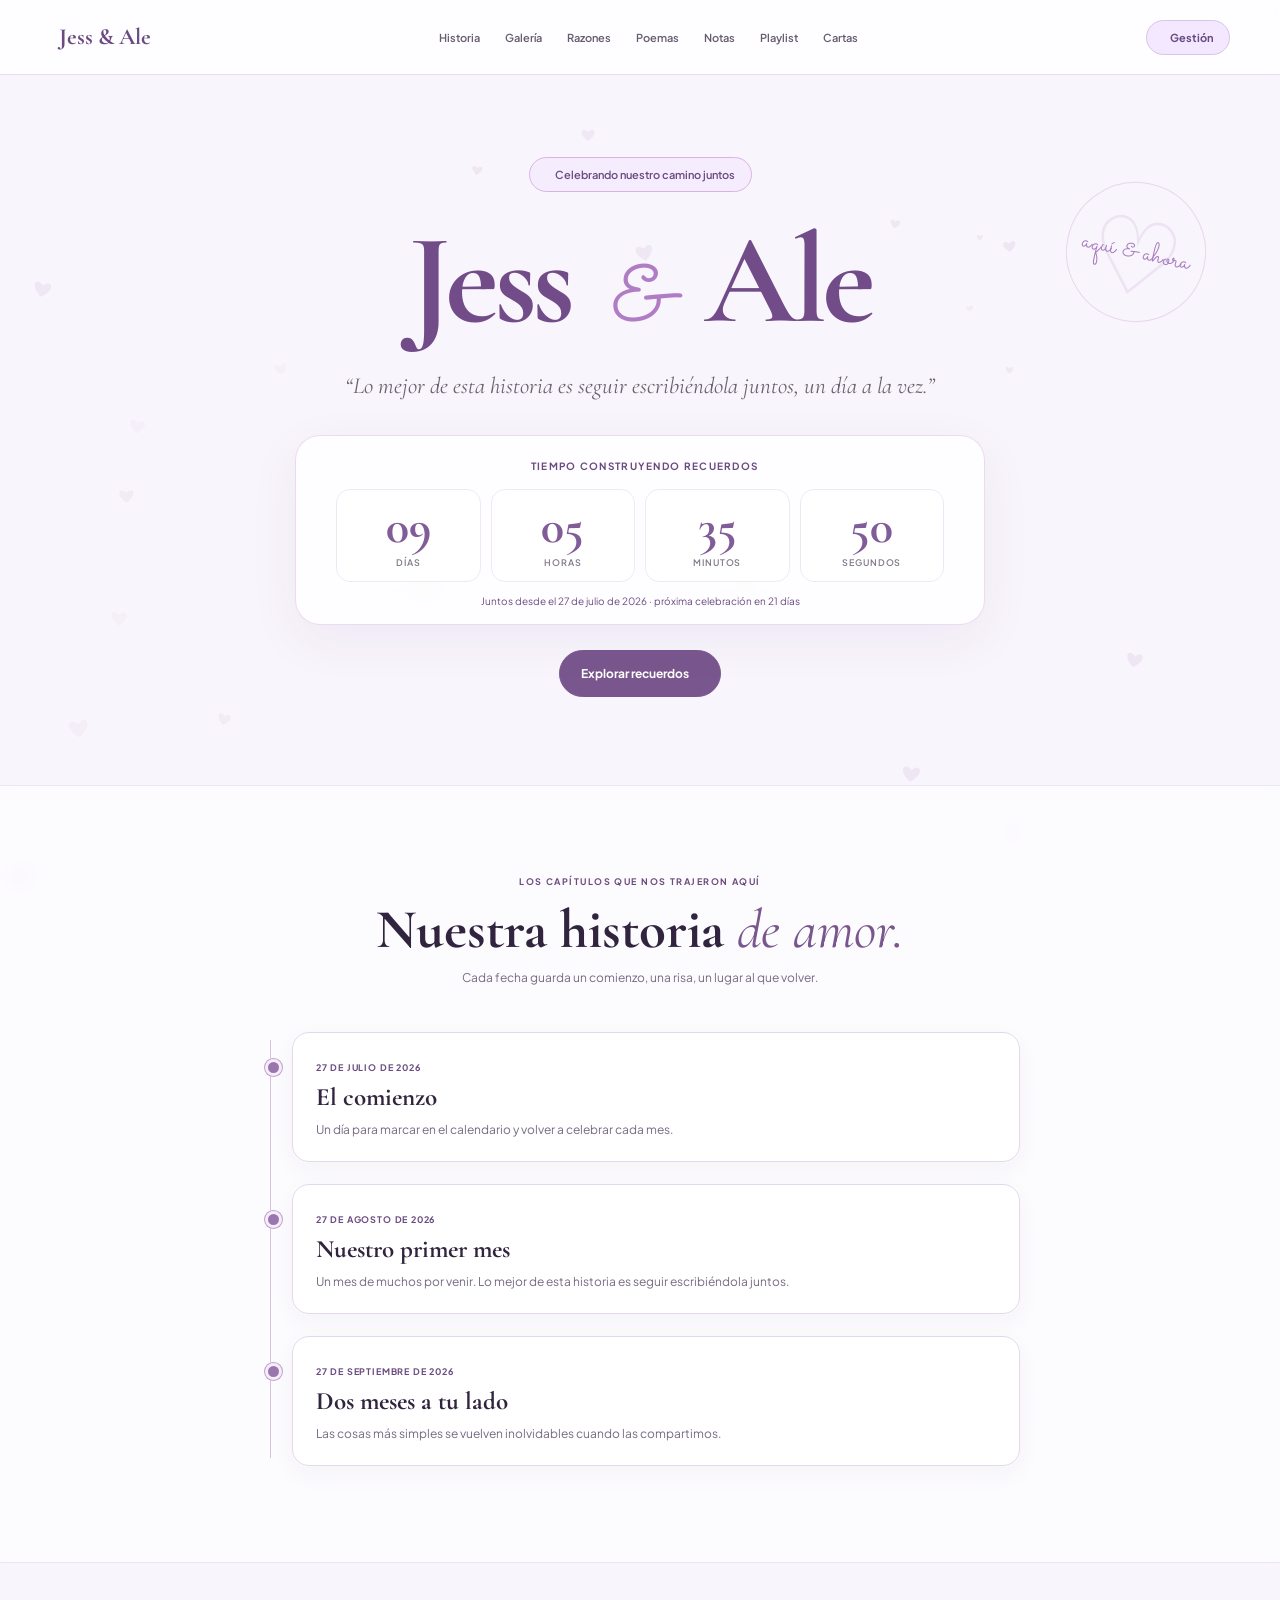
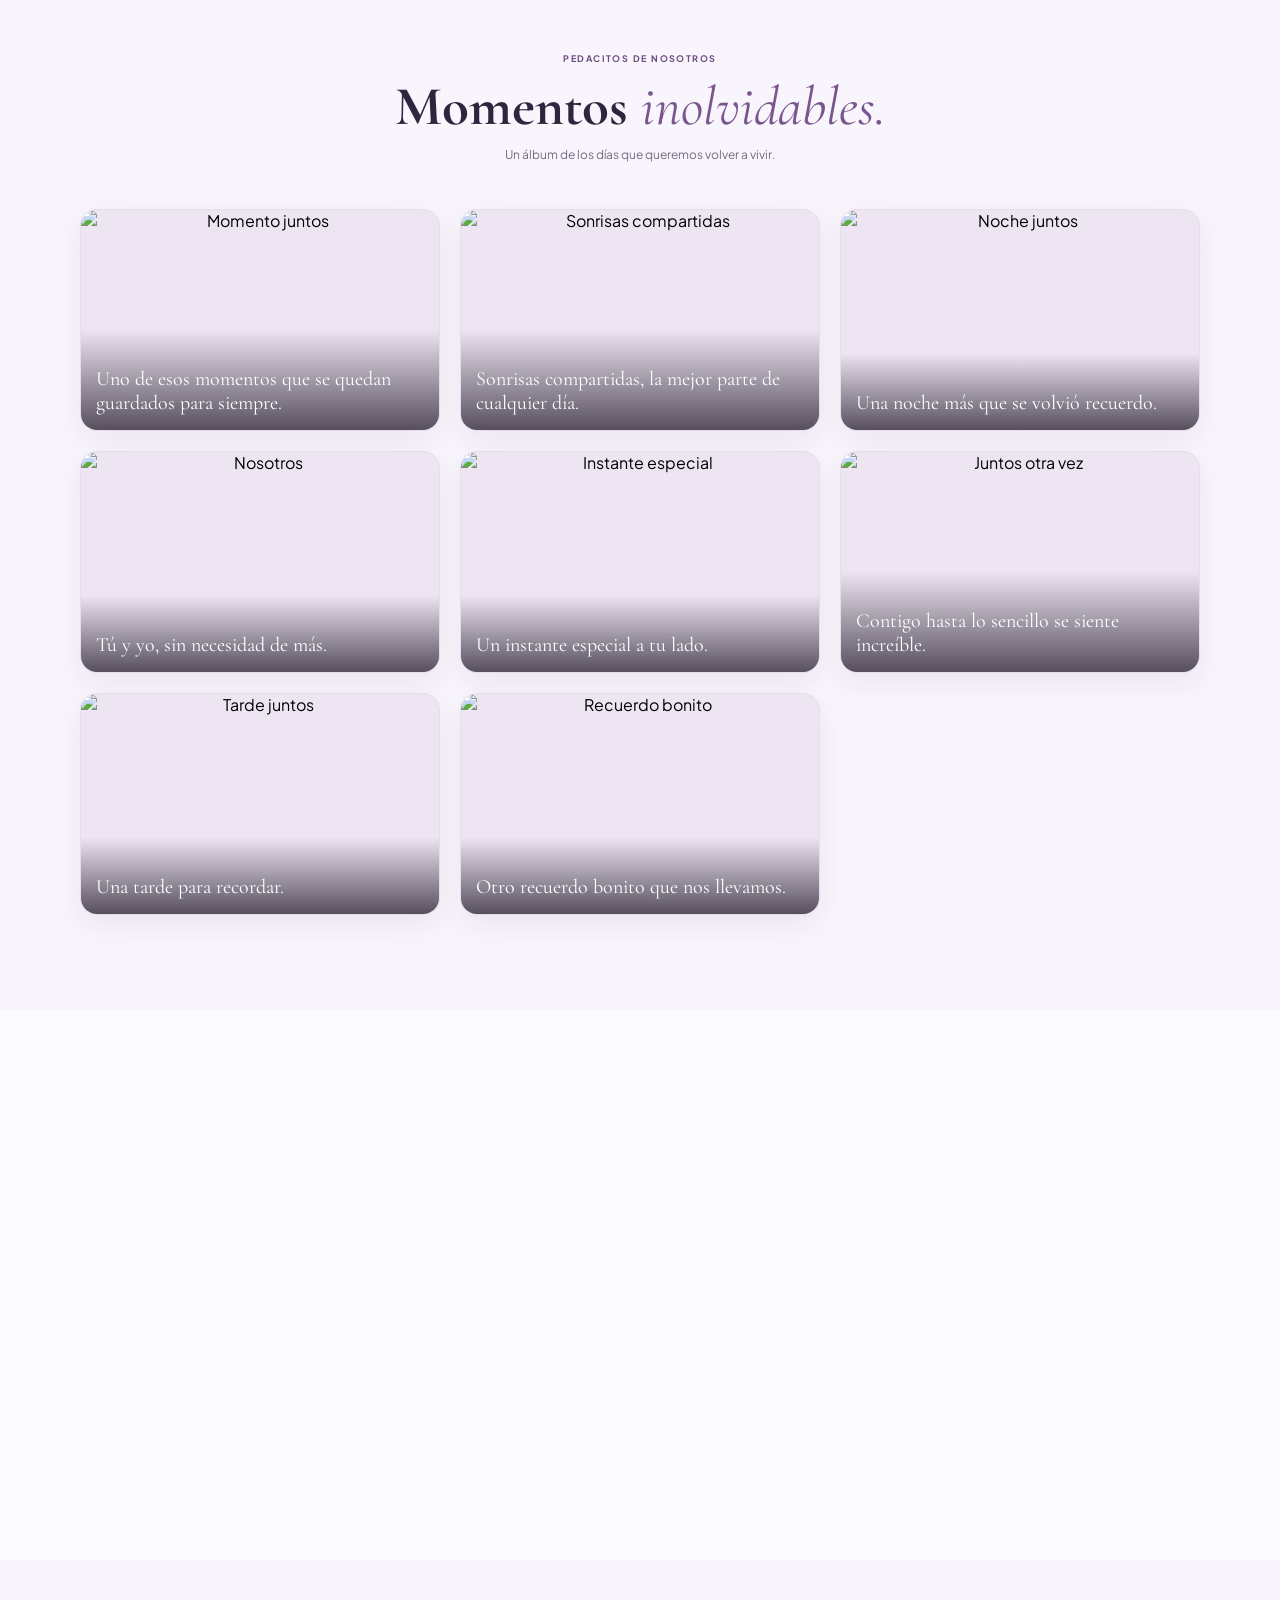
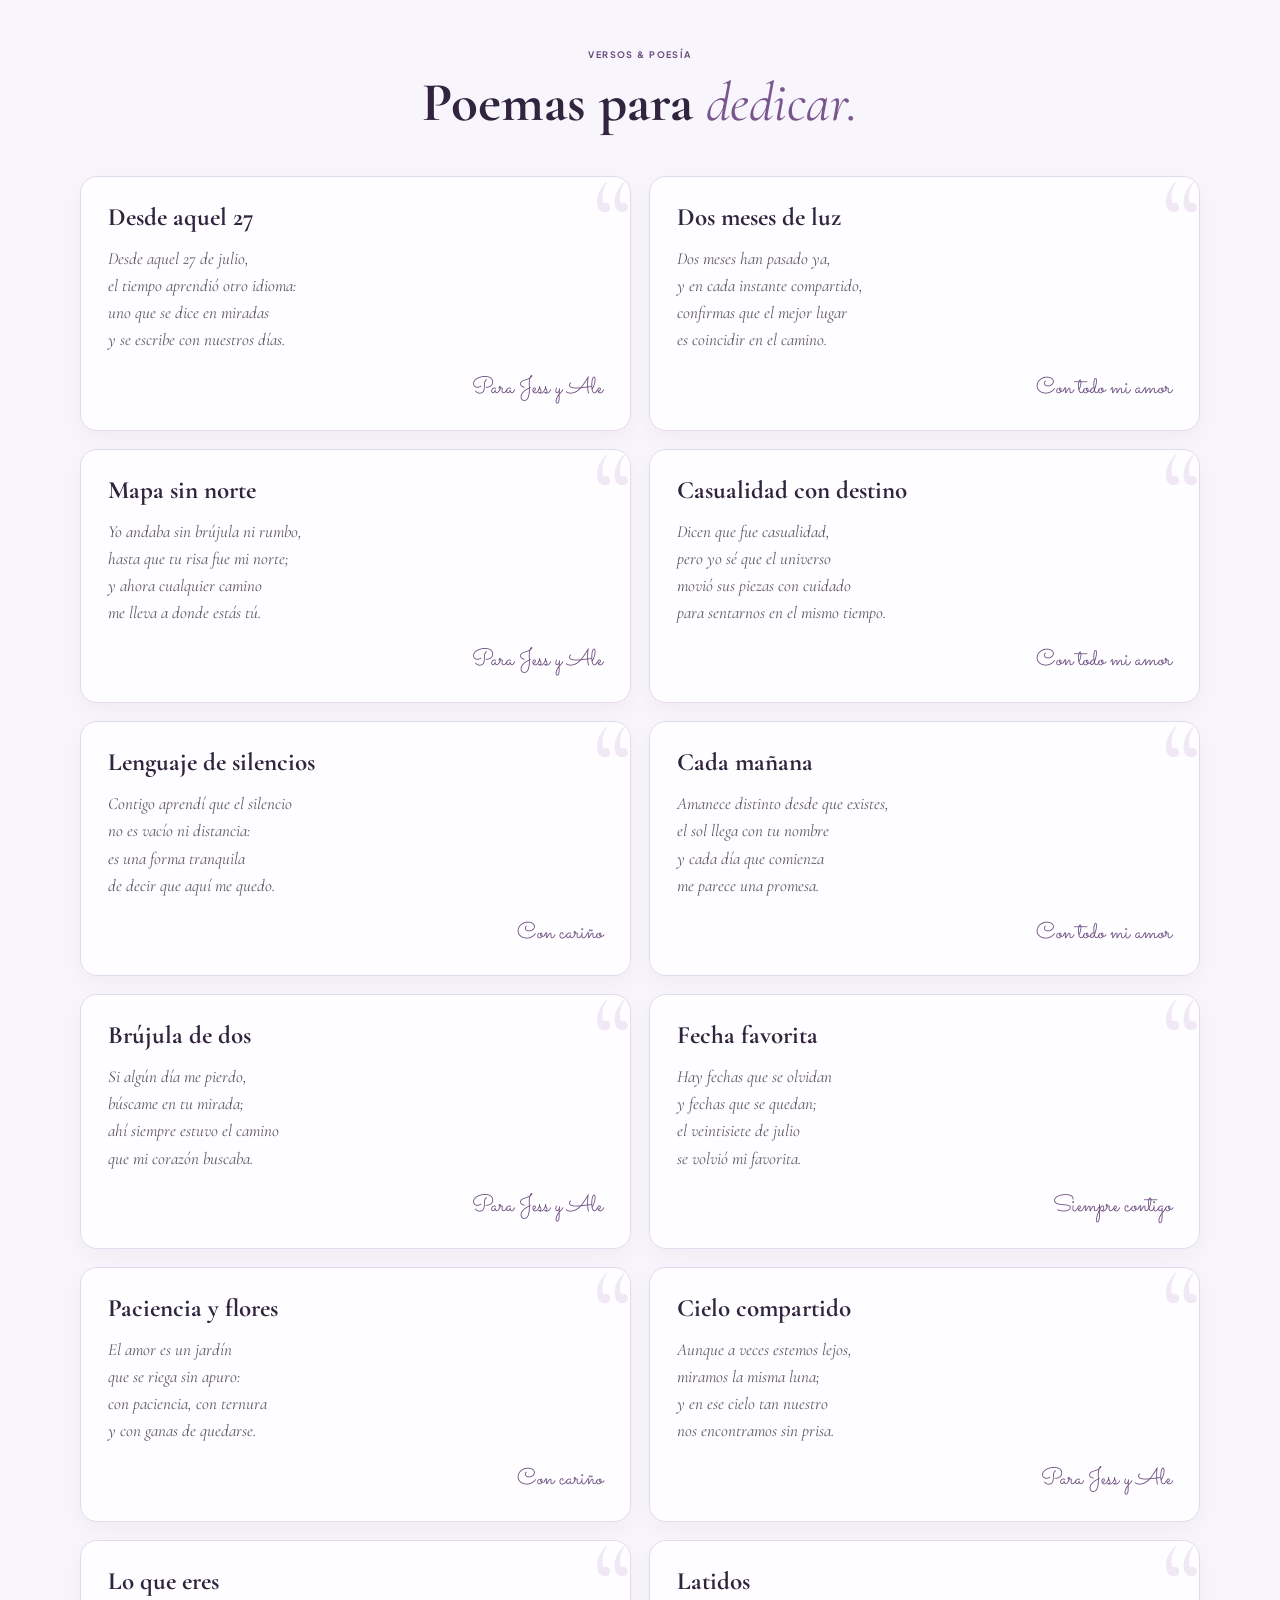
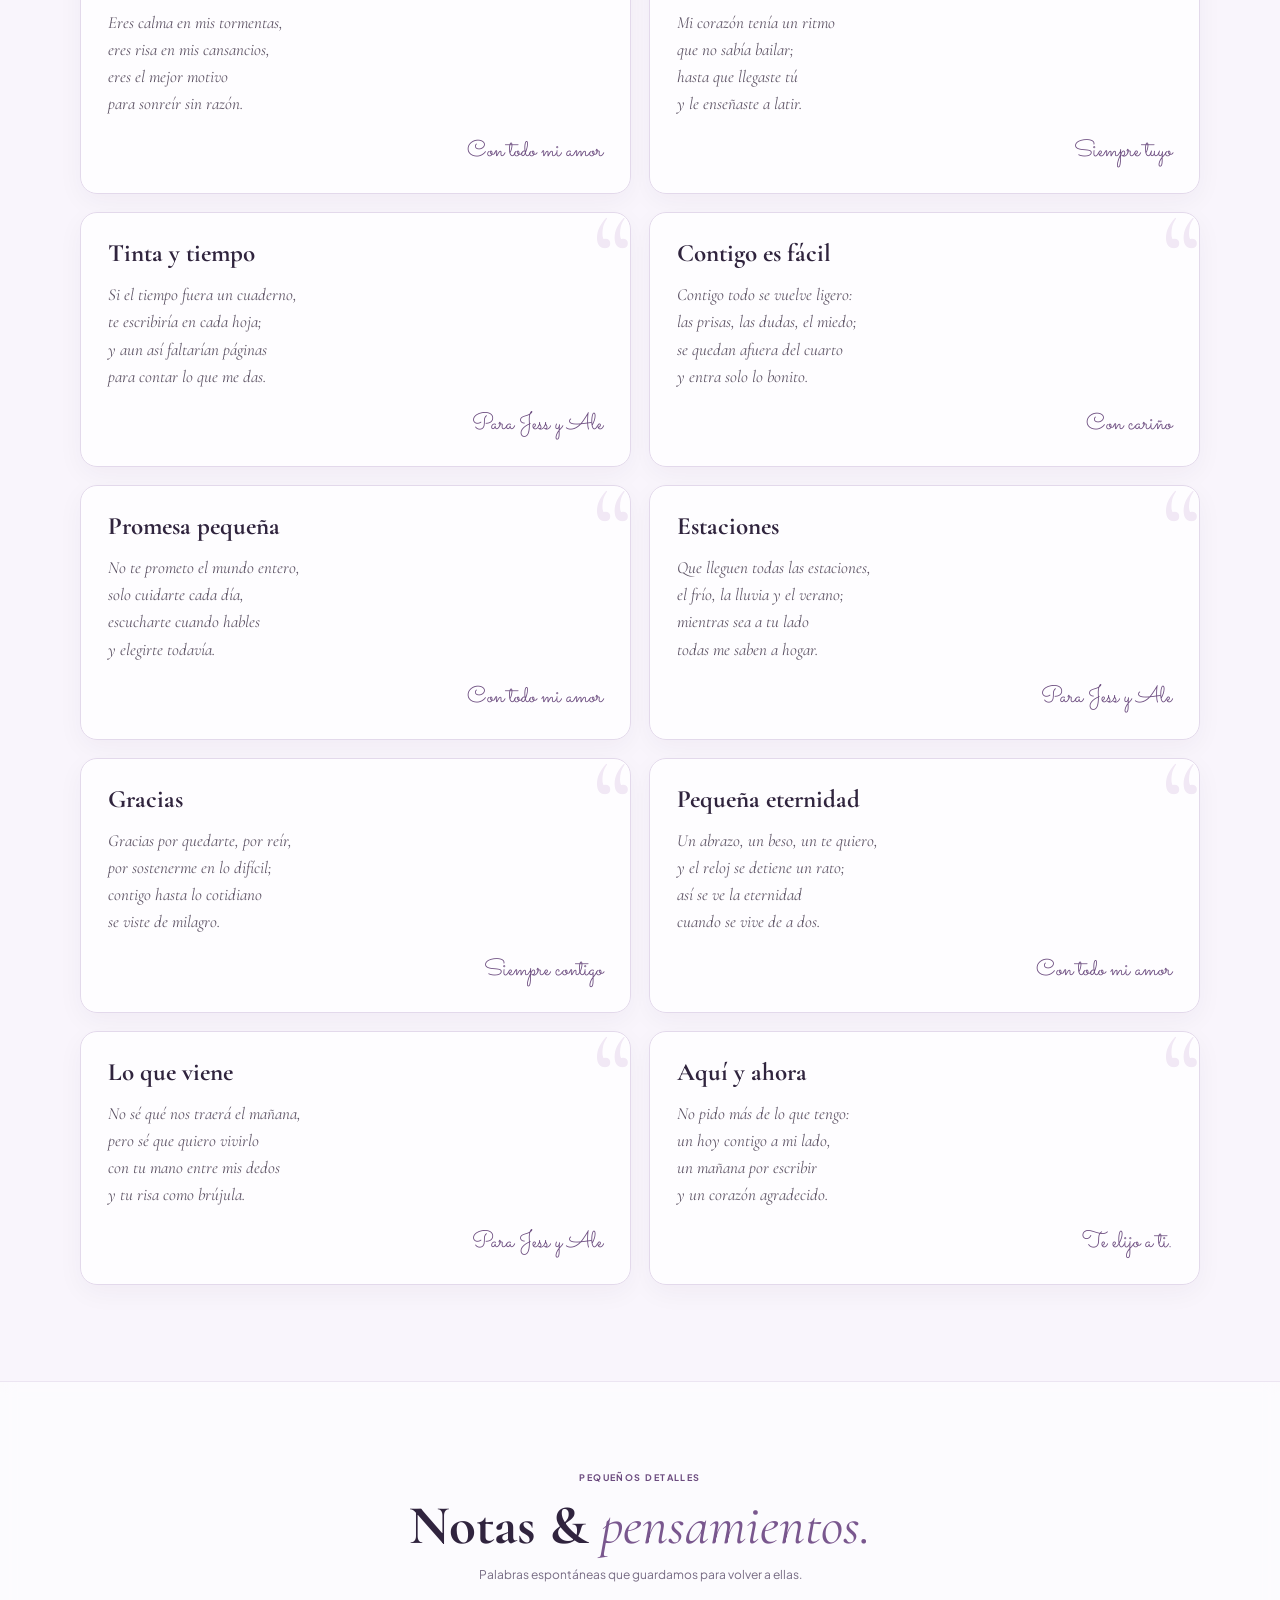
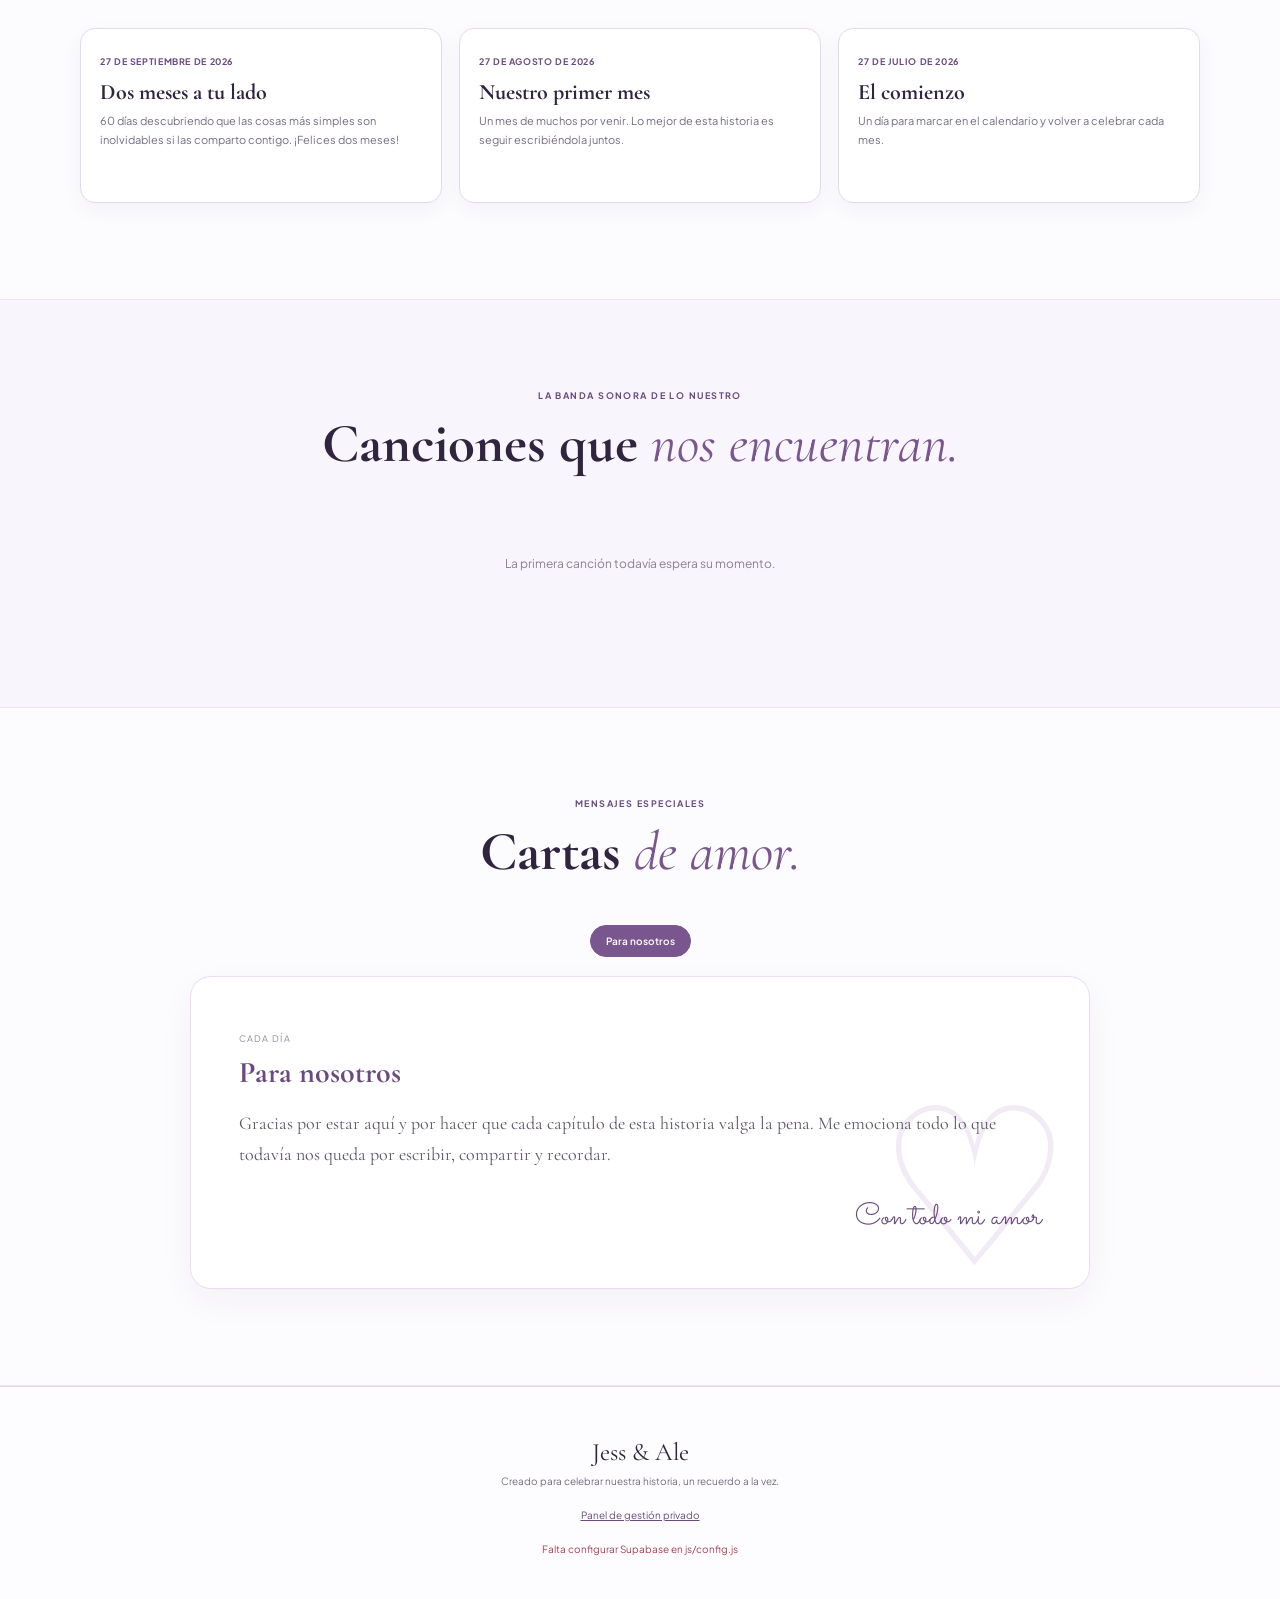
==== commit 948b8b2a: "feat: Refactor pagina web" ====
--- a/index.html
+++ b/index.html
@@ -1,577 +1,199 @@
-<!DOCTYPE html>
-<html lang="es">
+<!doctype html>
+<html lang="es" class="scroll-smooth">
   <head>
     <meta charset="utf-8" />
     <meta name="viewport" content="width=device-width, initial-scale=1" />
-    <meta name="theme-color" content="#faf7fd" />
+    <meta name="theme-color" content="#f9f5fc" />
     <meta
       name="description"
-      content="Un rincón para celebrar cada mes y guardar los recuerdos que importan."
+      content="Una historia de amor, recuerdos y momentos para celebrar."
     />
-    <title>Monthiversary | Nuestro mes a mes</title>
+    <title>Nuestra historia | Monthiversary</title>
     <link rel="preconnect" href="https://fonts.googleapis.com" />
     <link rel="preconnect" href="https://fonts.gstatic.com" crossorigin />
     <link
-      href="https://fonts.googleapis.com/css2?family=DM+Sans:wght@400;500;600;700&family=Fraunces:opsz,wght,SOFT,WONK@9..144,400,20,1;9..144,600,20,1&display=swap"
+      href="https://fonts.googleapis.com/css2?family=Cormorant+Garamond:ital,wght@0,400;0,600;0,700;1,400;1,600&family=Plus+Jakarta+Sans:wght@300;400;500;600;700&family=Sacramento&display=swap"
       rel="stylesheet"
     />
-    <link
-      rel="stylesheet"
-      href="https://cdn.jsdelivr.net/npm/swiper@11/swiper-bundle.min.css"
-    />
     <link rel="stylesheet" href="css/style.css" />
-    <script
-      defer
-      src="https://unpkg.com/lucide@0.468.0/dist/umd/lucide.min.js"
-    ></script>
-    <script
-      defer
-      src="https://cdn.jsdelivr.net/npm/@supabase/supabase-js@2/dist/umd/supabase.min.js"
-    ></script>
-    <script
-      defer
-      src="https://cdn.jsdelivr.net/npm/swiper@11/swiper-bundle.min.js"
-    ></script>
+    <script defer src="https://unpkg.com/lucide@0.468.0/dist/umd/lucide.min.js"></script>
+    <script defer src="https://cdn.jsdelivr.net/npm/@supabase/supabase-js@2/dist/umd/supabase.min.js"></script>
     <script defer src="js/config.js"></script>
     <script defer src="js/app.js"></script>
   </head>
   <body>
-    <header class="site-header">
+    <canvas id="bgCanvas" class="background-canvas" aria-hidden="true"></canvas>
+    <header class="site-header glass-card">
       <div class="header-inner">
-        <a
-          class="wordmark"
-          href="#inicio"
-          aria-label="Monthiversary, ir al inicio"
-          ><span class="wordmark-mark">✳</span> monthiversary<span
-            class="wordmark-dot"
-            >.</span
-          ></a
-        >
+        <a class="wordmark" href="#inicio">
+          <i data-lucide="heart" aria-hidden="true"></i>
+          <span id="nav-names">Jess & Ale</span>
+        </a>
         <nav class="site-nav" aria-label="Navegación principal">
-          <a href="#recuerdos">Notas</a>
+          <a href="#historia">Historia</a>
+          <a href="#galeria">Galería</a>
+          <a href="#razones">Razones</a>
           <a href="#poemas">Poemas</a>
-          <a href="#canciones">Canciones</a>
-          <a href="#collage">Fotos</a>
+          <a href="#notas">Notas</a>
+          <a href="#playlist">Playlist</a>
+          <a href="#cartas">Cartas</a>
         </nav>
-        <button
-          class="header-action"
-          id="open-settings"
-          type="button"
-          style="display: none"
-        >
-          <i data-lucide="settings-2" aria-hidden="true"></i
-          ><span>Personalizar</span>
+        <button class="header-action" id="open-admin" type="button">
+          <i data-lucide="lock-keyhole" aria-hidden="true"></i>
+          <span>Gestión</span>
         </button>
       </div>
     </header>
 
     <main id="inicio">
-      <section class="intro content-width" aria-labelledby="page-title">
-        <div class="intro-copy">
-          <div class="eyebrow">
-            <span class="eyebrow-line"></span> UN MES A LA VEZ, PARA SIEMPRE
+      <section class="hero page-width" aria-labelledby="hero-title">
+        <div class="hero-content">
+          <div class="hero-badge">
+            <i data-lucide="sparkles" aria-hidden="true"></i>
+            <span id="hero-subtitle">Celebrando nuestro camino juntos</span>
           </div>
-          <p class="couple-name" id="couple-name">Tú + yo</p>
-          <h1 id="page-title">Lo bonito de <em>coincidir.</em></h1>
-          <p class="intro-description">
-            Hay historias que merecen celebrarse todos los meses. Este es
-            nuestro rincón para recordar las pequeñas cosas que lo hacen todo.
-          </p>
-          <div class="intro-actions">
-            <button
-              class="primary-button"
-              id="open-settings-intro"
-              type="button"
-              disabled
-            >
-              <i data-lucide="heart" aria-hidden="true"></i> Nuestra fecha
-            </button>
-            <span class="start-label" id="start-label"
-              >Cada historia empieza en algún lugar.</span
-            >
+          <h1 id="hero-title">
+            <span id="partner-one">Jess</span>
+            <span class="hero-and">&</span>
+            <span id="partner-two">Ale</span>
+          </h1>
+          <p class="hero-quote" id="hero-quote"></p>
+          <div class="counter-card glass-card">
+            <h2><i data-lucide="clock-3" aria-hidden="true"></i> Tiempo construyendo recuerdos</h2>
+            <div class="counter-grid" aria-live="off">
+              <div><strong id="counter-days">00</strong><span>Días</span></div>
+              <div><strong id="counter-hours">00</strong><span>Horas</span></div>
+              <div><strong id="counter-minutes">00</strong><span>Minutos</span></div>
+              <div><strong id="counter-seconds">00</strong><span>Segundos</span></div>
+            </div>
+            <p id="start-date-label"></p>
           </div>
+          <a class="primary-button" href="#historia">
+            Explorar recuerdos <i data-lucide="chevron-down" aria-hidden="true"></i>
+          </a>
         </div>
-        <div
-          class="photo-panel"
-          aria-label="Una pareja disfrutando de un momento juntos"
-        >
-          <img
-            src="https://images.unsplash.com/photo-1516589178581-6cd7833ae3b2?w=1100&q=85"
-            alt="Pareja abrazada al aire libre"
-            fetchpriority="high"
-          />
-          <span class="photo-caption"
-            >los días contigo <span aria-hidden="true">♥</span></span
-          >
-          <span class="photo-sticker" aria-hidden="true"
-            >aquí &<br />ahora</span
-          >
+        <div class="hero-decoration" aria-hidden="true">
+          <span class="hero-heart">♡</span>
+          <span class="hero-caption">aquí & ahora</span>
         </div>
       </section>
 
-      <section class="ritual" aria-labelledby="ritual-title">
-        <div class="content-width ritual-inner">
-          <div class="ritual-heading">
-            <span class="section-kicker">NUESTRO RITUAL</span>
-            <h2 id="ritual-title">Cada mes merece <em>un recuerdo.</em></h2>
-            <p>Las pequeñas tradiciones también cuentan nuestra historia.</p>
-          </div>
-          <div class="ritual-steps">
-            <a class="ritual-step" href="#recuerdos"
-              ><span class="ritual-number">01</span
-              ><i data-lucide="notebook-pen" aria-hidden="true"></i>
-              <h3>Lo escribimos</h3>
-              <p>Guardamos eso que no queremos olvidar.</p>
-              <span class="ritual-link"
-                >Leer las notas
-                <i data-lucide="arrow-up-right" aria-hidden="true"></i></span
-            ></a>
-            <a class="ritual-step" href="#poemas"
-              ><span class="ritual-number">02</span
-              ><i data-lucide="feather" aria-hidden="true"></i>
-              <h3>Lo decimos</h3>
-              <p>Dejamos que las palabras hagan lo suyo.</p>
-              <span class="ritual-link"
-                >Abrir los poemas
-                <i data-lucide="arrow-up-right" aria-hidden="true"></i></span
-            ></a>
-            <a class="ritual-step" href="#collage"
-              ><span class="ritual-number">03</span
-              ><i data-lucide="camera" aria-hidden="true"></i>
-              <h3>Lo volvemos a ver</h3>
-              <p>Una foto y todo ese día regresa.</p>
-              <span class="ritual-link"
-                >Ver las fotos
-                <i data-lucide="arrow-up-right" aria-hidden="true"></i></span
-            ></a>
-          </div>
+      <section class="section section-tinted" id="historia" aria-labelledby="story-title">
+        <div class="section-inner">
+          <header class="section-heading">
+            <span class="section-kicker">LOS CAPÍTULOS QUE NOS TRAJERON AQUÍ</span>
+            <h2 id="story-title">Nuestra historia <em>de amor.</em></h2>
+            <p>Cada fecha guarda un comienzo, una risa, un lugar al que volver.</p>
+          </header>
+          <div class="timeline" id="timeline-list"></div>
         </div>
       </section>
 
-      <section class="milestones" aria-label="Nuestra historia en números">
-        <div class="milestones-inner content-width">
-          <div class="milestone-heading">
-            <span class="section-kicker">EL TIEMPO VUELA CONTIGO</span>
-            <h2>Cada día cuenta.</h2>
-          </div>
-          <div class="milestone">
-            <span class="milestone-number" id="months-count">00</span
-            ><span class="milestone-label">meses compartidos</span>
-          </div>
-          <div class="milestone">
-            <span class="milestone-number" id="days-count">--</span
-            ><span class="milestone-label">días para el próximo</span>
-          </div>
-          <div class="next-milestone">
-            <i data-lucide="calendar-heart" aria-hidden="true"></i
-            ><span
-              >Próxima celebración<strong id="next-date"
-                >Elige su fecha de inicio</strong
-              ></span
-            >
-          </div>
+      <section class="section" id="galeria" aria-labelledby="gallery-title">
+        <div class="section-inner wide">
+          <header class="section-heading">
+            <span class="section-kicker">PEDACITOS DE NOSOTROS</span>
+            <h2 id="gallery-title">Momentos <em>inolvidables.</em></h2>
+            <p>Un álbum de los días que queremos volver a vivir.</p>
+          </header>
+          <div class="photo-grid" id="photo-list"></div>
         </div>
       </section>
 
-      <section
-        class="memories content-width"
-        id="recuerdos"
-        aria-labelledby="memories-title"
-      >
-        <div class="section-heading">
-          <div>
-            <span class="section-kicker">LOS MOMENTOS QUE QUEDAN</span>
-            <h2 id="memories-title">Nuestro álbum <em>de instantes.</em></h2>
-          </div>
-          <div class="section-actions">
-            <span class="sync-status" id="sync-status" role="status"
-              ><i data-lucide="hard-drive" aria-hidden="true"></i
-              ><span>Solo en este dispositivo</span></span
-            >
-            <button
-              class="secondary-button"
-              id="auth-action"
-              type="button"
-              hidden
-            ></button>
-            <button class="secondary-button" id="open-memory" type="button">
-              <i data-lucide="plus" aria-hidden="true"></i> Añadir nota
-            </button>
-          </div>
-        </div>
-        <div class="empty-memories" id="empty-memories">
-          <div class="empty-photo">
-            <img
-              src="https://images.unsplash.com/photo-1490750967868-88aa4486c946?w=800&q=85"
-              alt="Flores iluminadas por el sol"
-              loading="lazy"
-            /><span>01 / infinitos</span>
-          </div>
-          <div class="empty-copy">
-            <span class="handwritten">Para no olvidar...</span>
-            <h3>Las mejores historias se construyen de momentos pequeños.</h3>
-            <p>
-              Una cita improvisada, una canción, ese día que todavía te hace
-              sonreír. Guarda aquí el primero.
-            </p>
-            <button class="text-button" id="open-memory-empty" type="button">
-              Escribir nuestro primer recuerdo
-              <i data-lucide="arrow-up-right" aria-hidden="true"></i>
-            </button>
-          </div>
-        </div>
-        <div class="memory-list" id="memory-list" aria-live="polite"></div>
-        <div class="slider-controls" id="notes-controls" hidden>
-          <span class="slide-count" id="notes-count" aria-live="polite"></span>
-          <div class="slider-buttons">
-            <button
-              class="slider-button"
-              id="notes-prev"
-              type="button"
-              aria-label="Nota anterior"
-              title="Nota anterior"
-            >
-              <i data-lucide="arrow-left" aria-hidden="true"></i></button
-            ><button
-              class="slider-button"
-              id="notes-next"
-              type="button"
-              aria-label="Nota siguiente"
-              title="Nota siguiente"
-            >
-              <i data-lucide="arrow-right" aria-hidden="true"></i>
-            </button>
-          </div>
+      <section class="section section-tinted" id="razones" aria-labelledby="reasons-title">
+        <div class="section-inner wide">
+          <header class="section-heading">
+            <span class="section-kicker">DE MI CORAZÓN PARA TI</span>
+            <h2 id="reasons-title">Razones por las que <em>te amo.</em></h2>
+            <p>Toca una tarjeta para descubrir un motivo.</p>
+          </header>
+          <div class="reason-grid" id="reason-list"></div>
         </div>
       </section>
 
-      <section class="poems" id="poemas" aria-labelledby="poems-title">
-        <div class="content-width poems-inner">
-          <div class="poems-intro">
-            <span class="section-kicker">PALABRAS PARA GUARDAR</span>
-            <h2 id="poems-title">Lo que no cabe <em>en un te quiero.</em></h2>
-            <p>Hay cosas que solo se pueden decir despacio.</p>
-            <span class="poems-ornament" aria-hidden="true">✳</span>
-          </div>
-          <div class="poems-carousel">
-            <div
-              class="swiper poem-swiper"
-              id="poem-swiper"
-              aria-label="Carrusel de poemas"
-            >
-              <div
-                class="swiper-wrapper poem-list"
-                id="poem-list"
-                aria-live="polite"
-              ></div>
-            </div>
-            <div class="slider-controls" id="poems-controls" hidden>
-              <span
-                class="slide-count"
-                id="poems-count"
-                aria-live="polite"
-              ></span>
-              <div class="slider-buttons">
-                <button
-                  class="slider-button"
-                  id="poems-prev"
-                  type="button"
-                  aria-label="Poema anterior"
-                  title="Poema anterior"
-                >
-                  <i data-lucide="arrow-left" aria-hidden="true"></i></button
-                ><button
-                  class="slider-button"
-                  id="poems-next"
-                  type="button"
-                  aria-label="Poema siguiente"
-                  title="Poema siguiente"
-                >
-                  <i data-lucide="arrow-right" aria-hidden="true"></i>
-                </button>
-              </div>
-            </div>
-            <div
-              class="swiper-pagination poem-pagination"
-              id="poems-pagination"
-              aria-label="Seleccionar poema"
-            ></div>
-            <p class="poem-feedback" id="poem-feedback" aria-live="polite"></p>
-            <p class="empty-poems" id="empty-poems" hidden>
-              Pronto habrá palabras para este lugar.
-            </p>
-          </div>
+      <section class="section" id="poemas" aria-labelledby="poems-title">
+        <div class="section-inner wide">
+          <header class="section-heading">
+            <span class="section-kicker">VERSOS & POESÍA</span>
+            <h2 id="poems-title">Poemas para <em>dedicar.</em></h2>
+          </header>
+          <div class="poem-grid" id="poem-list"></div>
         </div>
       </section>
 
-      <section class="songs" id="canciones" aria-labelledby="songs-title">
-        <div class="content-width songs-inner">
-          <div class="songs-heading">
-            <div>
-              <span class="section-kicker">LA BANDA SONORA DE LO NUESTRO</span>
-              <h2 id="songs-title">Canciones que <em>nos encuentran.</em></h2>
-              <p>Una canción, un video, y de pronto estamos otra vez ahí.</p>
-            </div>
-            <button class="secondary-button" id="open-song" type="button">
-              <i data-lucide="plus" aria-hidden="true"></i> Añadir canción
-            </button>
-          </div>
-          <div class="songs-stage">
-            <div
-              class="swiper song-swiper"
-              id="song-swiper"
-              aria-label="Carrusel de canciones"
-            >
-              <div
-                class="swiper-wrapper song-list"
-                id="song-list"
-                aria-live="polite"
-              ></div>
-            </div>
-            <div class="song-empty" id="empty-songs">
-              <i data-lucide="music-2" aria-hidden="true"></i>
-              <h3>La primera canción todavía espera su momento.</h3>
-              <p>
-                Añade un enlace de YouTube o Spotify y guarda por qué es
-                especial.
-              </p>
-              <button class="text-button" id="open-song-empty" type="button">
-                Añadir la primera canción
-                <i data-lucide="arrow-up-right" aria-hidden="true"></i>
-              </button>
-            </div>
-            <div class="song-controls" id="songs-controls" hidden>
-              <div class="slider-buttons">
-                <button
-                  class="slider-button"
-                  id="songs-prev"
-                  type="button"
-                  aria-label="Canción anterior"
-                  title="Canción anterior"
-                >
-                  <i data-lucide="arrow-left" aria-hidden="true"></i></button
-                ><button
-                  class="slider-button"
-                  id="songs-next"
-                  type="button"
-                  aria-label="Canción siguiente"
-                  title="Canción siguiente"
-                >
-                  <i data-lucide="arrow-right" aria-hidden="true"></i>
-                </button>
-              </div>
-              <div
-                class="swiper-pagination song-pagination"
-                id="songs-pagination"
-                aria-label="Seleccionar canción"
-              ></div>
-              <span
-                class="slide-count"
-                id="songs-count"
-                aria-live="polite"
-              ></span>
-            </div>
-          </div>
+      <section class="section section-tinted" id="notas" aria-labelledby="notes-title">
+        <div class="section-inner wide">
+          <header class="section-heading">
+            <span class="section-kicker">PEQUEÑOS DETALLES</span>
+            <h2 id="notes-title">Notas & <em>pensamientos.</em></h2>
+            <p>Palabras espontáneas que guardamos para volver a ellas.</p>
+          </header>
+          <div class="note-grid" id="note-list"></div>
         </div>
       </section>
 
-      <section
-        class="collage content-width"
-        id="collage"
-        aria-labelledby="collage-title"
-      >
-        <div class="collage-heading">
-          <span class="section-kicker">PEDACITOS DE NOSOTROS</span>
-          <h2 id="collage-title">Nuestro collage <em>de recuerdos.</em></h2>
-          <p>Imágenes y palabras de los días que queremos volver a vivir.</p>
+      <section class="section" id="playlist" aria-labelledby="playlist-title">
+        <div class="section-inner wide">
+          <header class="section-heading">
+            <span class="section-kicker">LA BANDA SONORA DE LO NUESTRO</span>
+            <h2 id="playlist-title">Canciones que <em>nos encuentran.</em></h2>
+          </header>
+          <div class="song-grid" id="song-list"></div>
         </div>
-        <div
-          class="swiper photo-swiper"
-          id="photo-swiper"
-          aria-label="Carrusel de fotografías"
-        >
-          <div class="swiper-wrapper collage-list" id="collage-list"></div>
-        </div>
-        <div class="slider-controls" id="photos-controls" hidden>
-          <span class="slide-count" id="photos-count" aria-live="polite"></span>
-          <div class="slider-buttons">
-            <button
-              class="slider-button"
-              id="photos-prev"
-              type="button"
-              aria-label="Foto anterior"
-              title="Foto anterior"
-            >
-              <i data-lucide="arrow-left" aria-hidden="true"></i></button
-            ><button
-              class="slider-button"
-              id="photos-next"
-              type="button"
-              aria-label="Foto siguiente"
-              title="Foto siguiente"
-            >
-              <i data-lucide="arrow-right" aria-hidden="true"></i>
-            </button>
-          </div>
-        </div>
-        <div
-          class="swiper-pagination photo-pagination"
-          id="photos-pagination"
-          aria-label="Seleccionar foto"
-        ></div>
-        <div class="collage-empty" id="empty-collage">
-          <div class="collage-empty-photo">
-            <img
-              src="https://images.unsplash.com/photo-1522673607200-164d1b6ce486?w=900&q=85"
-              alt="Flores en una celebración"
-              loading="lazy"
-            />
-          </div>
-          <p>
-            Por todas las fotos que nos faltan por tomar.<span
-              >Jess & Ale · desde 2026</span
-            >
-          </p>
+      </section>
+
+      <section class="section section-tinted" id="cartas" aria-labelledby="letters-title">
+        <div class="section-inner">
+          <header class="section-heading">
+            <span class="section-kicker">MENSAJES ESPECIALES</span>
+            <h2 id="letters-title">Cartas <em>de amor.</em></h2>
+          </header>
+          <div class="letter-tabs" id="letter-tabs" role="tablist"></div>
+          <article class="letter-card glass-card" id="letter-card" aria-live="polite"></article>
         </div>
       </section>
     </main>
 
     <footer class="site-footer">
-      <div class="content-width footer-inner">
-        <span class="wordmark"
-          >✳ monthiversary<span class="wordmark-dot">.</span></span
-        ><span>Hecho para volver a elegirnos, mes a mes.</span>
-      </div>
+      <i data-lucide="heart" aria-hidden="true"></i>
+      <p class="footer-names" id="footer-names">Jess & Ale</p>
+      <p>Creado para celebrar nuestra historia, un recuerdo a la vez.</p>
+      <button class="footer-manage" id="open-admin-footer" type="button">Panel de gestión privado</button>
+      <p class="sync-status" id="sync-status" role="status">Conectando con Supabase…</p>
     </footer>
 
-    <dialog
-      id="settings-dialog"
-      class="editor-dialog"
-      aria-labelledby="settings-title"
-    >
-      <form id="settings-form">
-        <div class="dialog-heading">
-          <span class="section-kicker">HAGÁMOSLO NUESTRO</span
-          ><button
-            class="icon-button"
-            data-close
-            type="button"
-            aria-label="Cerrar"
-          >
-            <i data-lucide="x" aria-hidden="true"></i>
-          </button>
+    <dialog class="editor-dialog" id="auth-dialog" aria-labelledby="auth-title">
+      <form id="auth-form">
+        <div class="dialog-top">
+          <span class="section-kicker">ACCESO PRIVADO</span>
+          <button class="icon-button" type="button" data-close aria-label="Cerrar"><i data-lucide="x"></i></button>
         </div>
-        <h2 id="settings-title">Nuestra historia comienza aquí.</h2>
-        <label for="names-input">Sus nombres</label
-        ><input
-          id="names-input"
-          name="names"
-          maxlength="45"
-          placeholder="Ej. Ana + Alex"
-          autocomplete="off"
-        />
-        <label for="start-input">¿Cuándo comenzó todo?</label
-        ><input id="start-input" name="start" type="date" required />
-        <button class="primary-button form-submit" type="submit">
-          Guardar nuestra fecha
-          <i data-lucide="arrow-right" aria-hidden="true"></i>
-        </button>
+        <h2 id="auth-title">Administra nuestro espacio.</h2>
+        <p>Inicia sesión con el correo autorizado para editar y sincronizar el contenido.</p>
+        <label for="auth-email">Correo electrónico</label>
+        <input id="auth-email" name="email" type="email" autocomplete="email" required placeholder="tu@correo.com" />
+        <p class="form-feedback" id="auth-feedback" aria-live="polite"></p>
+        <button class="primary-button form-submit" type="submit">Enviar enlace de acceso <i data-lucide="send"></i></button>
       </form>
     </dialog>
 
-    <dialog
-      id="memory-dialog"
-      class="editor-dialog"
-      aria-labelledby="memory-title"
-    >
-      <form id="memory-form">
-        <div class="dialog-heading">
-          <span class="section-kicker">UN MOMENTO PARA GUARDAR</span
-          ><button
-            class="icon-button"
-            data-close
-            type="button"
-            aria-label="Cerrar"
-          >
-            <i data-lucide="x" aria-hidden="true"></i>
-          </button>
+    <dialog class="editor-dialog admin-dialog" id="admin-dialog" aria-labelledby="admin-title">
+      <div class="admin-shell">
+        <div class="dialog-top">
+          <div><span class="section-kicker">PANEL PRIVADO</span><h2 id="admin-title">Editar nuestra historia</h2></div>
+          <button class="icon-button" type="button" data-close aria-label="Cerrar"><i data-lucide="x"></i></button>
         </div>
-        <h2 id="memory-title">Cuéntame ese día.</h2>
-        <label for="entry-kind">¿Qué quieres guardar?</label
-        ><select id="entry-kind" name="kind">
-          <option value="note">Una nota o pensamiento</option>
-          <option value="song">Una canción</option>
-        </select>
-        <label for="memory-title-input">Título</label
-        ><input
-          id="memory-title-input"
-          name="title"
-          maxlength="80"
-          placeholder="Ej. La canción de nuestro viaje"
-          required
-        />
-        <div class="entry-date-field">
-          <label for="memory-date">Fecha</label
-          ><input id="memory-date" name="date" type="date" />
-        </div>
-        <label for="memory-note" id="entry-body-label"
-          >Lo que quieres recordar</label
-        ><textarea
-          id="memory-note"
-          name="body"
-          rows="4"
-          maxlength="1000"
-          placeholder="Escribe aquí lo que estás pensando..."
-          required
-        ></textarea>
-        <div class="entry-url-field" hidden>
-          <label for="song-url">Enlace de YouTube o Spotify</label
-          ><input
-            id="song-url"
-            name="url"
-            type="url"
-            placeholder="https://youtu.be/..."
-            inputmode="url"
-          />
-        </div>
-        <button class="primary-button form-submit" type="submit">
-          Guardar <i data-lucide="heart" aria-hidden="true"></i>
-        </button>
-      </form>
+        <p id="admin-feedback" class="form-feedback" role="status"></p>
+        <div class="admin-tabs" id="admin-tabs" role="tablist"></div>
+        <div id="admin-editor"></div>
+        <button class="text-button signout-button" id="sign-out" type="button"><i data-lucide="log-out"></i> Cerrar sesión</button>
+      </div>
     </dialog>
 
-    <dialog id="auth-dialog" class="editor-dialog" aria-labelledby="auth-title">
-      <form id="auth-form">
-        <div class="dialog-heading">
-          <span class="section-kicker">SINCRONIZACIÓN PRIVADA</span
-          ><button
-            class="icon-button"
-            data-close
-            type="button"
-            aria-label="Cerrar"
-          >
-            <i data-lucide="x" aria-hidden="true"></i>
-          </button>
-        </div>
-        <h2 id="auth-title">Tus recuerdos, en todos tus dispositivos.</h2>
-        <p class="auth-copy">
-          Te enviaremos un enlace seguro al correo. Usa la misma cuenta en tus
-          dispositivos para consultar tus notas y canciones.
-        </p>
-        <label for="auth-email">Correo electrónico</label
-        ><input
-          id="auth-email"
-          name="email"
-          type="email"
-          autocomplete="email"
-          required
-          placeholder="tu@correo.com"
-        />
-        <p class="auth-feedback" id="auth-feedback" aria-live="polite"></p>
-        <button class="primary-button form-submit" type="submit">
-          Enviar enlace de acceso <i data-lucide="send" aria-hidden="true"></i>
-        </button>
-      </form>
+    <dialog class="lightbox" id="lightbox" aria-label="Foto ampliada">
+      <button class="lightbox-close icon-button" type="button" data-close aria-label="Cerrar foto"><i data-lucide="x"></i></button>
+      <img id="lightbox-image" alt="" />
+      <p id="lightbox-caption"></p>
     </dialog>
   </body>
 </html>
--- a/css/style.css
+++ b/css/style.css
@@ -1,2027 +1,270 @@
 :root {
-  --paper: #faf7fd;
+  color-scheme: light;
+  --paper: #f9f5fc;
   --ink: #30243e;
   --muted: #766b83;
-  --coral: #9069bd;
-  --coral-dark: #6e48a0;
-  --green: #5d447d;
+  --lilac: #9b72aa;
+  --lilac-dark: #6b4b7f;
+  --lilac-light: #f3e8ff;
   --line: #e3d9eb;
   --white: #fff;
-  --font-body: 'DM Sans', sans-serif;
-  --font-display: 'Fraunces', Georgia, serif;
-}
-* {
-  box-sizing: border-box;
-}
-html {
-  scroll-behavior: smooth;
-}
+  --font-body: 'Plus Jakarta Sans', sans-serif;
+  --font-display: 'Cormorant Garamond', Georgia, serif;
+  --font-script: 'Sacramento', cursive;
+}
+
+* { box-sizing: border-box; }
+html { scroll-behavior: smooth; scroll-padding-top: 85px; }
 body {
   margin: 0;
+  overflow-x: hidden;
   background: var(--paper);
   color: var(--ink);
   font-family: var(--font-body);
   -webkit-font-smoothing: antialiased;
 }
-button,
-input,
-textarea {
-  font: inherit;
-}
-button {
-  cursor: pointer;
-}
-button:focus-visible,
-a:focus-visible,
-input:focus-visible,
-textarea:focus-visible {
-  outline: 3px solid var(--coral);
+button, input, textarea, select { font: inherit; }
+button { cursor: pointer; }
+button:focus-visible, a:focus-visible, input:focus-visible,
+textarea:focus-visible, select:focus-visible {
+  outline: 3px solid #b78bc9;
   outline-offset: 3px;
 }
-.content-width,
-.header-inner {
-  width: min(100% - 80px, 1200px);
-  margin-inline: auto;
-}
-.site-header {
-  border-bottom: 1px solid var(--line);
-  background: var(--paper);
-}
-.header-inner {
-  height: 76px;
-  display: flex;
-  align-items: center;
-  justify-content: space-between;
-}
-.wordmark {
-  font-size: 19px;
-  font-weight: 700;
-  letter-spacing: -0.03em;
-  color: var(--ink);
-  text-decoration: none;
-  white-space: nowrap;
-}
-.wordmark-mark {
-  font-size: 24px;
-  color: var(--coral);
-  vertical-align: -2px;
-  margin-right: 5px;
-}
-.wordmark-dot {
-  color: var(--coral);
-}
-.header-action,
-.icon-button {
-  border: 0;
-  background: transparent;
-  color: var(--ink);
-  display: inline-flex;
-  align-items: center;
-  justify-content: center;
-  gap: 9px;
-}
-.header-action {
-  font-size: 13px;
-  font-weight: 700;
-  padding: 12px 0;
-}
-.header-action svg,
-.primary-button svg,
-.secondary-button svg,
-.text-button svg {
-  width: 18px;
-  height: 18px;
-  flex: none;
-}
-.header-action:hover,
-.text-button:hover {
-  color: var(--coral-dark);
-}
-.intro {
-  display: grid;
-  grid-template-columns: minmax(0, 1.05fr) minmax(0, 0.95fr);
-  gap: 64px;
-  align-items: center;
-  padding-block: 72px 78px;
-}
-.intro-copy {
-  min-width: 0;
-}
-.eyebrow,
-.section-kicker {
-  font-size: 11px;
-  font-weight: 700;
-  letter-spacing: 0.15em;
-  color: var(--coral-dark);
-}
-.eyebrow {
-  display: flex;
-  align-items: center;
-  gap: 12px;
-}
-.eyebrow-line {
-  width: 27px;
-  height: 1px;
-  background: var(--coral);
-}
-.couple-name {
-  font-family: var(--font-display);
-  font-style: italic;
-  font-size: 27px;
-  margin: 39px 0 10px;
-  color: var(--green);
-  overflow-wrap: anywhere;
-}
-h1,
-h2,
-h3,
-p {
-  margin-top: 0;
-}
-h1,
-h2,
-h3 {
-  font-family: var(--font-display);
-  font-weight: 600;
-}
-h1 {
-  font-size: clamp(52px, 5.5vw, 84px);
-  line-height: 1.03;
-  letter-spacing: -0.045em;
-  max-width: 700px;
-  margin-bottom: 25px;
-}
-h1 em,
-h2 em {
-  font-weight: 400;
-  color: var(--coral-dark);
-}
-.intro-description {
-  font-size: 16px;
-  line-height: 1.8;
-  color: var(--muted);
-  max-width: 435px;
-  margin-bottom: 33px;
-}
-.intro-actions {
-  display: flex;
-  flex-wrap: wrap;
-  align-items: center;
-  gap: 16px 20px;
-}
-.primary-button {
-  border: 1px solid var(--coral);
-  background: var(--coral);
-  color: white;
-  padding: 15px 20px;
-  display: inline-flex;
-  align-items: center;
-  justify-content: center;
-  gap: 10px;
-  font-size: 13px;
-  font-weight: 700;
-  transition: background 0.2s, transform 0.2s;
-}
-.primary-button:hover {
-  background: var(--coral-dark);
-  transform: translateY(-2px);
-}
-.start-label {
-  font-size: 12px;
-  color: var(--muted);
-}
-.photo-panel {
-  height: 470px;
-  position: relative;
-  isolation: isolate;
-  background: #ded5e8;
-}
-.photo-panel > img {
-  width: 100%;
-  height: 100%;
-  object-fit: cover;
-  object-position: center 47%;
-  display: block;
-}
-.photo-panel:after {
-  content: '';
-  position: absolute;
-  inset: 0;
-  background: linear-gradient(180deg, transparent 65%, rgba(23, 39, 31, 0.4));
-  pointer-events: none;
-}
-.photo-caption {
-  position: absolute;
-  bottom: 24px;
-  left: 28px;
-  z-index: 1;
-  color: white;
-  font-family: var(--font-display);
-  font-size: 23px;
-  font-style: italic;
-}
-.photo-caption span {
-  color: #ffaea3;
-  font-family: var(--font-body);
-  font-size: 16px;
-  margin-left: 5px;
-}
-.photo-sticker {
-  position: absolute;
-  top: -25px;
-  right: -21px;
-  z-index: 2;
-  width: 96px;
-  height: 96px;
-  border-radius: 50%;
-  background: #ecd4ab;
-  color: var(--ink);
-  transform: rotate(13deg);
-  display: grid;
-  place-content: center;
-  text-align: center;
-  font-family: var(--font-display);
-  font-size: 21px;
-  font-style: italic;
-  line-height: 1.05;
-  box-shadow: 0 7px 22px #38224724;
-}
-.milestones {
-  background: var(--green);
-  color: #fff;
-}
-.milestones-inner {
-  min-height: 185px;
-  display: grid;
-  grid-template-columns: 1.4fr 0.8fr 0.8fr 1.1fr;
-  align-items: center;
-  gap: 30px;
-}
-.milestones .section-kicker {
-  color: #e8cee8;
-}
-.milestone-heading h2 {
-  font-size: 34px;
-  line-height: 1.1;
-  margin: 12px 0 0;
-}
-.milestone {
-  display: flex;
-  flex-direction: column;
-  gap: 3px;
-}
-.milestone-number {
-  font-family: var(--font-display);
-  font-size: 61px;
-  line-height: 1;
-}
-.milestone-label {
-  font-size: 12px;
-  color: #e8dbf2;
-}
-.next-milestone {
-  min-height: 80px;
-  border-left: 1px solid #9b86b3;
-  padding-left: 28px;
-  display: flex;
-  align-items: center;
-  gap: 14px;
-}
-.next-milestone svg {
-  width: 26px;
-  height: 26px;
-  color: #e8cee8;
-  flex: none;
-}
-.next-milestone span {
-  font-size: 11px;
-  color: #e8dbf2;
-  line-height: 1.5;
-}
-.next-milestone strong {
-  display: block;
-  color: white;
-  font-size: 14px;
-  font-weight: 600;
-  margin-top: 5px;
-}
-.memories {
-  padding-block: 87px 110px;
-  min-height: 530px;
-}
-.section-heading {
-  display: flex;
-  justify-content: space-between;
-  align-items: end;
-  gap: 24px;
-  margin-bottom: 38px;
-}
-.section-heading h2 {
-  font-size: clamp(34px, 4vw, 49px);
-  line-height: 1.13;
-  margin: 11px 0 0;
-  letter-spacing: -0.03em;
-}
-.secondary-button {
-  display: inline-flex;
-  align-items: center;
-  justify-content: center;
-  gap: 8px;
-  border: 1px solid var(--ink);
-  background: transparent;
-  color: var(--ink);
-  font-size: 13px;
-  font-weight: 700;
-  padding: 13px 17px;
-  white-space: nowrap;
-  transition: background 0.2s, color 0.2s;
-}
-.secondary-button:hover {
-  background: var(--ink);
-  color: white;
-}
-.empty-memories {
-  display: grid;
-  grid-template-columns: 330px minmax(0, 1fr);
-  gap: 70px;
-  align-items: center;
-  border-top: 1px solid var(--line);
-  padding: 40px 10% 0 6%;
-}
-.empty-memories[hidden] {
-  display: none;
-}
-.empty-photo {
-  height: 260px;
-  position: relative;
-  transform: rotate(-5deg);
-  padding: 10px 10px 38px;
-  background: white;
-  box-shadow: 0 9px 35px #3822471c;
-}
-.empty-photo img {
-  width: 100%;
-  height: 100%;
-  object-fit: cover;
-  display: block;
-}
-.empty-photo span {
-  position: absolute;
-  bottom: 9px;
-  left: 17px;
-  color: var(--muted);
-  font-size: 10px;
-  letter-spacing: 0.08em;
-}
-.handwritten {
-  font-family: var(--font-display);
-  font-size: 22px;
-  font-style: italic;
-  color: var(--coral-dark);
-}
-.empty-copy h3 {
-  font-size: 31px;
-  line-height: 1.25;
-  max-width: 470px;
-  margin: 12px 0;
-}
-.empty-copy p {
-  font-size: 14px;
-  line-height: 1.8;
-  color: var(--muted);
-  max-width: 440px;
-}
-.text-button {
-  border: 0;
-  background: none;
-  padding: 8px 0;
-  display: inline-flex;
-  align-items: center;
-  gap: 10px;
-  font-size: 13px;
-  font-weight: 700;
-  color: var(--green);
-  text-align: left;
-}
-.memory-list {
-  max-width: 760px;
-  min-height: 225px;
-}
-.memory-card {
-  background: white;
-  border: 1px solid var(--line);
-  border-left: 4px solid var(--coral);
-  padding: 32px;
-  min-height: 225px;
-  position: relative;
-  overflow-wrap: anywhere;
-  box-shadow: 0 10px 30px #3822470d;
-}
-.memory-card time {
-  font-size: 11px;
-  color: var(--coral-dark);
-  font-weight: 700;
-  text-transform: uppercase;
-  letter-spacing: 0.07em;
-}
-.memory-card h3 {
-  font-size: 23px;
-  line-height: 1.2;
-  margin: 18px 28px 10px 0;
-}
-.memory-card p {
-  font-size: 13px;
-  line-height: 1.65;
-  color: var(--muted);
-  white-space: pre-wrap;
-  margin: 0;
-}
-.remove-memory {
-  position: absolute;
-  right: 16px;
-  top: 16px;
-  opacity: 0.65;
-  padding: 7px;
-}
-.remove-memory:hover {
-  opacity: 1;
-  color: var(--coral-dark);
-}
-.remove-memory svg,
-.dialog-heading svg {
-  width: 18px;
-  height: 18px;
-}
-.site-footer {
-  background: #eee7f4;
-}
-.footer-inner {
-  min-height: 95px;
-  display: flex;
-  align-items: center;
-  justify-content: space-between;
-  gap: 20px;
-  font-size: 12px;
-  color: var(--muted);
-}
-.footer-inner .wordmark {
-  font-size: 16px;
-}
-.editor-dialog {
-  border: 0;
-  padding: 0;
-  width: min(100% - 32px, 490px);
-  max-height: min(90vh, 740px);
-  background: var(--paper);
-  color: var(--ink);
-  box-shadow: 0 28px 90px #16281e55;
-}
-.editor-dialog::backdrop {
-  background: #261832a8;
-  backdrop-filter: blur(3px);
-}
-.editor-dialog form {
-  padding: 36px;
-  display: flex;
-  flex-direction: column;
-}
-.dialog-heading {
-  display: flex;
-  align-items: center;
-  justify-content: space-between;
-  margin-bottom: 16px;
-}
-.editor-dialog h2 {
-  font-size: 37px;
-  line-height: 1.1;
-  margin: 0 0 26px;
-}
-.editor-dialog label {
-  font-size: 13px;
-  font-weight: 700;
-  margin: 0 0 8px;
-}
-.editor-dialog input,
-.editor-dialog textarea {
-  width: 100%;
-  padding: 13px 14px;
-  background: white;
-  border: 1px solid #d6cbdc;
-  color: var(--ink);
-  border-radius: 0;
-  margin-bottom: 20px;
-  outline: none;
-}
-.editor-dialog input:focus,
-.editor-dialog textarea:focus {
-  border-color: var(--green);
-}
-.editor-dialog textarea {
-  resize: vertical;
-  min-height: 100px;
-}
-.form-submit {
-  margin-top: 6px;
-  width: 100%;
-}
-.poems {
-  background: #eee5f3;
-  padding-block: 82px 88px;
-}
-.poems-inner {
-  display: grid;
-  grid-template-columns: minmax(0, 0.85fr) minmax(0, 1.15fr);
-  gap: 9%;
-  align-items: start;
-}
-.poems-intro h2,
-.collage-heading h2 {
-  font-size: clamp(36px, 4vw, 54px);
-  line-height: 1.13;
-  letter-spacing: -0.03em;
-  margin: 15px 0 18px;
-}
-.poems-intro > p,
-.collage-heading > p {
-  font-size: 14px;
-  color: var(--muted);
-  line-height: 1.7;
-}
-.poems-ornament {
-  font-size: 51px;
-  color: var(--coral);
-  display: block;
-  margin-top: 35px;
-}
-.poems-carousel {
-  min-width: 0;
-}
-.poem-list {
-  min-height: 280px;
-}
-.poem-card {
-  padding: 38px 45px;
-  background: #fff;
-  border-left: 3px solid var(--coral);
-  box-shadow: 0 12px 35px #38224720;
-}
-.poem-card h3 {
-  font-size: 26px;
-  margin-bottom: 24px;
-}
-.poem-card p {
-  font-family: var(--font-display);
-  font-size: 22px;
-  line-height: 1.8;
-  white-space: pre-line;
-  color: var(--green);
-  margin-bottom: 26px;
-}
-.poem-signature {
-  font-size: 11px;
-  letter-spacing: 0.1em;
-  text-transform: uppercase;
-  color: var(--coral-dark);
-  font-weight: 700;
-}
-.empty-poems {
-  color: var(--muted);
-  font-family: var(--font-display);
-  font-size: 24px;
-  font-style: italic;
-}
-.empty-poems[hidden],
-.collage-empty[hidden] {
-  display: none;
-}
-.collage {
-  padding-block: 96px 108px;
-  overflow: hidden;
-}
-.collage-heading {
-  max-width: 620px;
-  margin-bottom: 38px;
-}
-.collage-list {
-  width: min(100% - 32px, 720px);
-  margin: auto;
-}
-.collage-photo {
-  margin: 0;
-  background: white;
-  padding: 14px 14px 22px;
-  box-shadow: 0 12px 38px #38224726;
-  transform: rotate(-1deg);
-}
-.collage-photo:nth-child(2n) {
-  transform: rotate(1deg);
-}
-.collage-photo img {
-  width: 100%;
-  aspect-ratio: 16/9;
-  object-fit: cover;
-  display: block;
-  background: #e9e2ef;
-}
-.collage-photo figcaption {
-  font-family: var(--font-display);
-  font-size: 18px;
-  line-height: 1.35;
-  margin: 14px 5px 0;
-  overflow-wrap: anywhere;
-}
-.collage-empty {
-  background: #eee7f4;
-  min-height: 285px;
-  display: flex;
-  align-items: center;
-  justify-content: center;
-  gap: 70px;
-  padding: 35px;
-}
-.collage-empty-photo {
-  width: 235px;
-  height: 205px;
-  background: white;
-  padding: 9px 9px 29px;
-  transform: rotate(-7deg);
-  box-shadow: 0 8px 28px #38224726;
-  flex: none;
-}
-.collage-empty-photo img {
-  width: 100%;
-  height: 100%;
-  object-fit: cover;
-  display: block;
-}
-.collage-empty p {
-  font-family: var(--font-display);
-  font-size: 29px;
-  line-height: 1.3;
-  max-width: 340px;
-  margin: 0;
-}
-.collage-empty p span {
-  display: block;
-  margin-top: 22px;
-  font: 700 11px var(--font-body);
-  letter-spacing: 0.12em;
-  text-transform: uppercase;
-  color: var(--coral-dark);
-}
-.slider-controls {
-  max-width: 760px;
-  margin-top: 18px;
-  display: flex;
-  align-items: center;
-  justify-content: space-between;
-  gap: 16px;
-}
-.slider-controls[hidden] {
-  display: none;
-}
-.slide-count {
-  font-size: 12px;
-  font-weight: 700;
-  letter-spacing: 0.13em;
-  color: var(--coral-dark);
-}
-.slider-buttons {
-  display: flex;
-  gap: 8px;
-}
-.slider-button {
-  width: 42px;
-  height: 42px;
-  border: 1px solid var(--line);
-  background: #fff;
-  color: var(--ink);
-  display: grid;
-  place-items: center;
-  transition: background 0.2s, color 0.2s;
-}
-.slider-button:hover {
-  background: var(--green);
-  color: white;
-}
-.slider-button svg {
-  width: 19px;
-  height: 19px;
-}
-.collage > .slider-controls {
-  width: min(100% - 32px, 720px);
-  margin-inline: auto;
-}
-.poems .slider-controls {
-  max-width: none;
-}
-@media (max-width: 1000px) {
-  .intro {
-    gap: 32px;
-  }
-  .milestones-inner {
-    grid-template-columns: 1fr 1fr;
-    gap: 24px;
-    padding-block: 30px;
-  }
-  .next-milestone {
-    border-left: 0;
-    padding-left: 0;
-  }
-  .milestone-heading h2 {
-    font-size: 30px;
-  }
-  .empty-memories {
-    gap: 40px;
-    padding-inline: 2%;
-  }
-}
-@media (max-width: 700px) {
-  .content-width,
-  .header-inner {
-    width: min(100% - 36px, 1200px);
-  }
-  .header-inner {
-    height: 64px;
-  }
-  .wordmark {
-    font-size: 16px;
-  }
-  .wordmark-mark {
-    font-size: 19px;
-  }
-  .header-action {
-    font-size: 0;
-    min-width: 40px;
-    height: 40px;
-  }
-  .header-action svg {
-    width: 21px;
-    height: 21px;
-  }
-  .intro {
-    display: flex;
-    flex-direction: column;
-    gap: 40px;
-    padding-block: 49px 53px;
-    align-items: stretch;
-  }
-  .couple-name {
-    margin-top: 28px;
-    font-size: 23px;
-  }
-  h1 {
-    font-size: clamp(48px, 11vw, 70px);
-    max-width: 570px;
-  }
-  .intro-description {
-    font-size: 14px;
-    line-height: 1.7;
-    margin-bottom: 24px;
-  }
-  .intro-actions {
-    align-items: flex-start;
-    flex-direction: column;
-    gap: 11px;
-  }
-  .photo-panel {
-    height: 340px;
-    margin-right: 10px;
-  }
-  .photo-sticker {
-    width: 76px;
-    height: 76px;
-    right: -13px;
-    top: -16px;
-    font-size: 17px;
-  }
-  .milestones-inner {
-    grid-template-columns: 1fr 1fr;
-    gap: 24px 14px;
-    padding-block: 32px;
-  }
-  .milestone-heading {
-    grid-column: 1/-1;
-  }
-  .milestone-heading h2 {
-    font-size: 29px;
-  }
-  .milestone-number {
-    font-size: 50px;
-  }
-  .next-milestone {
-    grid-column: 1/-1;
-    border-top: 1px solid #9b86b3;
-    padding-top: 19px;
-    min-height: 0;
-  }
-  .memories {
-    padding-block: 65px 75px;
-    min-height: 0;
-  }
-  .section-heading {
-    align-items: flex-start;
-    flex-direction: column;
-    margin-bottom: 27px;
-  }
-  .section-heading h2 {
-    font-size: 36px;
-  }
-  .empty-memories {
-    display: flex;
-    flex-direction: column;
-    align-items: stretch;
-    gap: 34px;
-    padding: 32px 4px 0;
-  }
-  .empty-photo {
-    width: min(80%, 330px);
-    height: 235px;
-    margin: auto;
-  }
-  .empty-copy h3 {
-    font-size: 27px;
-  }
-  .memory-card {
-    padding: 25px;
-    min-height: 225px;
-  }
-  .footer-inner {
-    align-items: flex-start;
-    justify-content: center;
-    flex-direction: column;
-    gap: 8px;
-    padding-block: 25px;
-  }
-  .editor-dialog form {
-    padding: 26px;
-  }
-  .editor-dialog h2 {
-    font-size: 31px;
-  }
-}
-@media (max-width: 700px) {
-  .poems {
-    padding-block: 65px;
-  }
-  .poems-inner {
-    grid-template-columns: 1fr;
-    gap: 25px;
-  }
-  .poems-intro h2,
-  .collage-heading h2 {
-    font-size: 37px;
-  }
-  .poems-ornament {
-    display: none;
-  }
-  .poem-card {
-    padding: 28px 26px;
-  }
-  .poem-card p {
-    font-size: 20px;
-  }
-  .collage {
-    padding-block: 70px;
-  }
-  .collage-list {
-    width: min(100% - 16px, 720px);
-  }
-  .collage-photo {
-    padding: 8px 8px 15px;
-  }
-  .collage-photo img {
-    aspect-ratio: 4/3;
-  }
-  .collage-photo figcaption {
-    font-size: 16px;
-    margin: 10px 2px 0;
-  }
-  .collage > .slider-controls {
-    width: min(100% - 16px, 720px);
-  }
-  .collage-empty {
-    flex-direction: column;
-    gap: 35px;
-    text-align: center;
-    padding: 38px 20px;
-  }
-  .collage-empty-photo {
-    width: 200px;
-    height: 175px;
-  }
-  .collage-empty p {
-    font-size: 24px;
-  }
-}
-@media (prefers-reduced-motion: reduce) {
-  html {
-    scroll-behavior: auto;
-  }
-  *,
-  *:before,
-  *:after {
-    transition: none !important;
-    animation: none !important;
-  }
-}
-
-/* Editorial redesign */
+img { max-width: 100%; }
+.background-canvas { position: fixed; inset: 0; z-index: 0; width: 100%; height: 100%; pointer-events: none; opacity: .25; }
+.page-width, .header-inner { width: min(100% - 48px, 1180px); margin-inline: auto; }
+.glass-card { background: rgb(255 255 255 / 78%); border: 1px solid rgb(216 180 226 / 48%); backdrop-filter: blur(14px); }
+
 .site-header {
   position: sticky;
+  z-index: 10;
   top: 0;
-  z-index: 20;
-  background: rgba(250, 247, 253, 0.94);
-  backdrop-filter: blur(14px);
-}
-.header-inner {
-  gap: 28px;
-}
-.site-nav {
-  display: flex;
-  align-items: center;
-  gap: 30px;
-  margin-left: auto;
-}
-.site-nav a {
-  font-size: 12px;
-  font-weight: 700;
-  color: var(--muted);
-  text-decoration: none;
-  transition: color 0.2s;
-}
-.site-nav a:hover {
-  color: var(--coral-dark);
-}
-.header-action {
-  border: 1px solid var(--line);
-  padding: 10px 13px;
-  transition: background 0.2s, color 0.2s, border-color 0.2s;
-}
-.header-action:hover {
-  color: var(--coral-dark);
-  border-color: var(--coral);
-  background: #fff;
-}
-.intro {
-  position: relative;
-  isolation: isolate;
-  grid-template-columns: minmax(0, 1.05fr) minmax(0, 0.95fr);
-  gap: 54px;
-  padding-block: 85px 98px;
-}
-.intro:before {
-  content: '';
-  position: absolute;
-  z-index: -1;
-  top: 0;
-  bottom: 0;
-  left: calc((1200px - 100vw) / 2);
-  width: min(72vw, 860px);
-  background: #f0e9f7;
-}
-.intro-copy {
-  padding-block: 25px;
-}
-.couple-name {
-  display: inline-block;
-  margin: 40px 0 12px;
-  padding: 6px 14px;
-  background: #fff;
-  border: 1px solid #e5d9ee;
-  color: var(--green);
-  font-size: 22px;
-}
-h1 {
-  font-size: 74px;
-  line-height: 1;
-  letter-spacing: -0.035em;
-  max-width: 630px;
-  margin-bottom: 24px;
-}
-h1 em {
-  display: block;
-  color: var(--coral-dark);
-  font-weight: 400;
-}
-.intro-description {
-  font-size: 16px;
-  max-width: 410px;
-  line-height: 1.85;
-}
-.primary-button {
-  box-shadow: 0 7px 0 #6e48a02b;
-}
-.photo-panel {
-  height: 535px;
-  box-shadow: 14px 14px 0 #ded1ec;
-}
-.photo-sticker {
-  top: 25px;
-  right: -27px;
-  background: #fff;
-  border: 1px solid #d8c6e8;
-  box-shadow: 0 9px 28px #38224724;
-}
-.photo-caption {
-  font-size: 26px;
-}
-.milestones {
-  background: #50376f;
-}
-.milestones-inner {
-  min-height: 205px;
-}
-.milestone-number {
-  font-size: 68px;
-}
-.ritual {
-  padding-block: 82px 88px;
-  background: #fff;
-}
-.ritual-inner {
-  display: grid;
-  grid-template-columns: minmax(230px, 0.75fr) minmax(0, 1.55fr);
-  gap: 65px;
-  align-items: center;
-}
-.ritual-heading h2 {
-  font-size: 42px;
-  line-height: 1.12;
-  margin: 14px 0;
-}
-.ritual-heading h2 em {
-  color: var(--coral-dark);
-  font-weight: 400;
-}
-.ritual-heading p {
-  max-width: 300px;
-  font-size: 14px;
-  line-height: 1.7;
-  color: var(--muted);
-}
-.ritual-steps {
-  display: grid;
-  grid-template-columns: repeat(3, minmax(0, 1fr));
-  border-top: 1px solid var(--line);
-  border-bottom: 1px solid var(--line);
-}
-.ritual-step {
-  position: relative;
-  display: flex;
-  min-height: 230px;
-  flex-direction: column;
-  align-items: flex-start;
-  padding: 22px 20px 20px 0;
-  color: var(--ink);
-  text-decoration: none;
-}
-.ritual-step + .ritual-step {
-  padding-left: 22px;
-  border-left: 1px solid var(--line);
-}
-.ritual-number {
-  font-size: 10px;
-  font-weight: 700;
-  letter-spacing: 0.15em;
-  color: var(--coral-dark);
-}
-.ritual-step > svg {
-  width: 23px;
-  height: 23px;
-  margin-top: 18px;
-  color: var(--coral-dark);
-  stroke-width: 1.6;
-}
-.ritual-step h3 {
-  font-size: 22px;
-  margin: 15px 0 7px;
-}
-.ritual-step p {
-  font-size: 12px;
-  line-height: 1.65;
-  color: var(--muted);
-  margin-bottom: 15px;
-}
-.ritual-link {
-  display: inline-flex;
-  align-items: center;
-  gap: 7px;
-  margin-top: auto;
-  font-size: 11px;
-  font-weight: 700;
-  color: var(--green);
-}
-.ritual-link svg {
-  width: 14px;
-  height: 14px;
-  transition: transform 0.2s;
-}
-.ritual-step:hover .ritual-link svg {
-  transform: translate(2px, -2px);
-}
-.memories {
-  padding-block: 94px 105px;
-}
-.section-kicker {
-  letter-spacing: 0.17em;
-}
-.section-heading {
-  margin-bottom: 35px;
-}
-.section-heading h2 {
-  font-size: 48px;
-}
-.secondary-button {
-  border-color: #c9b8d8;
-  background: #fff;
-}
-.secondary-button:hover {
-  background: var(--green);
-  border-color: var(--green);
-}
-.memory-card {
-  max-width: 760px;
-  min-height: 250px;
-  padding: 38px 42px;
   border: 0;
-  border-left: 5px solid var(--coral);
-  background: #f0e9f7;
-  box-shadow: none;
-}
-.memory-card time {
-  color: var(--coral-dark);
-}
-.memory-card h3 {
-  font-size: 30px;
-  margin: 22px 28px 12px 0;
-}
-.memory-card p {
-  font-size: 15px;
-  line-height: 1.8;
-  color: #5f526c;
-  max-width: 560px;
-}
-.slider-controls {
-  max-width: 760px;
-}
-.poems {
-  position: relative;
-  overflow: hidden;
-  background: #50376f;
-  padding-block: 94px 96px;
-  color: #fff;
-}
-.poems:after {
-  content: '27';
-  position: absolute;
-  right: max(35px, calc((100vw - 1200px) / 2));
-  top: 8px;
-  color: #ffffff0b;
-  font-family: var(--font-display);
-  font-size: 280px;
-  line-height: 1;
-  pointer-events: none;
-}
-.poems-inner {
-  position: relative;
-  z-index: 1;
-  gap: 8%;
-  grid-template-columns: minmax(0, 0.85fr) minmax(0, 1.15fr);
-}
-.poems .section-kicker {
-  color: #e5d1f2;
-}
-.poems-intro h2 {
-  font-size: 52px;
-}
-.poems-intro h2 em {
-  color: #edc8de;
-}
-.poems-intro > p {
-  color: #e3d9eb;
-}
-.poems-ornament {
-  color: #e5b8d5;
-}
-.poem-list {
-  min-height: 300px;
-}
-.poem-card {
-  min-height: 300px;
-  display: flex;
-  flex-direction: column;
-  justify-content: center;
-  padding: 40px 46px;
-  border-left: 5px solid #cf8fc0;
-  box-shadow: 0 18px 48px #21133255;
-}
-.poem-card h3 {
-  font-size: 29px;
-  color: var(--ink);
-}
-.poem-card p {
-  font-size: 23px;
-  line-height: 1.75;
-  color: #514064;
-}
-.poem-signature {
-  margin-top: auto;
-  padding-top: 10px;
-}
-.poems .slide-count {
-  color: #f0d8eb;
-}
-.poems .slider-button {
-  border-color: #8e78a5;
-  background: transparent;
-  color: #fff;
-}
-.poems .slider-button:hover {
-  background: #fff;
-  color: #50376f;
-}
-.collage {
-  padding-block: 100px 112px;
-}
-.collage-heading {
-  max-width: 670px;
-  margin-bottom: 40px;
-}
-.collage-heading h2 {
-  font-size: 52px;
-}
-.collage-list {
-  width: min(100% - 32px, 820px);
-}
-.collage-photo {
-  padding: 13px 13px 22px;
-  box-shadow: 0 18px 48px #38224726;
-  transform: rotate(-1deg);
-}
-.collage-photo img {
-  aspect-ratio: 16/9;
-}
-.collage-photo figcaption {
-  font-size: 20px;
-  margin: 18px 8px 3px;
-}
-.collage > .slider-controls {
-  width: min(100% - 32px, 820px);
-}
-.site-footer {
-  background: #38264e;
-  color: #e9def1;
-}
-.footer-inner .wordmark {
-  color: #fff;
-}
-.footer-inner .wordmark-mark,
-.footer-inner .wordmark-dot {
-  color: #e5b8d5;
-}
-.footer-inner {
-  min-height: 110px;
-  color: #d7c8e2;
-}
-@keyframes arrive {
-  from {
-    opacity: 0;
-    transform: translateY(14px);
-  }
-  to {
-    opacity: 1;
-    transform: translateY(0);
-  }
-}
-.intro-copy {
-  animation: arrive 0.65s both;
-}
-.photo-panel {
-  animation: arrive 0.8s 0.12s both;
-}
-.ritual-step {
-  transition: background 0.2s, padding 0.2s;
-}
-.ritual-step:hover {
-  background: #faf7fd;
-  padding-top: 28px;
-}
-@media (max-width: 1000px) {
-  .intro:before {
-    left: -40px;
-    width: 70%;
-  }
-  .intro {
-    gap: 34px;
-  }
-  .photo-panel {
-    height: 460px;
-  }
-  .ritual-inner {
-    grid-template-columns: 1fr;
-    gap: 32px;
-  }
-  .ritual-heading {
-    max-width: 520px;
-  }
-  .ritual-heading p {
-    max-width: 440px;
-  }
+  border-bottom: 1px solid rgb(216 180 226 / 45%);
+}
+.header-inner { min-height: 74px; display: flex; align-items: center; justify-content: space-between; gap: 20px; }
+.wordmark { display: inline-flex; align-items: center; gap: 9px; color: var(--lilac-dark); font-family: var(--font-display); font-size: 23px; font-weight: 700; text-decoration: none; white-space: nowrap; }
+.wordmark svg { width: 19px; height: 19px; fill: #e9d5ff; stroke: var(--lilac); }
+.site-nav { display: flex; align-items: center; gap: clamp(12px, 2vw, 25px); }
+.site-nav a { color: #665c70; font-size: 11px; font-weight: 600; text-decoration: none; transition: color .2s; }
+.site-nav a:hover { color: var(--lilac-dark); }
+.header-action, .icon-button { display: inline-flex; align-items: center; justify-content: center; gap: 8px; border: 0; color: var(--lilac-dark); background: transparent; }
+.header-action { padding: 10px 15px; border: 1px solid #d8c5e1; border-radius: 999px; background: #f3e8ff; font-size: 11px; font-weight: 700; white-space: nowrap; }
+.header-action:hover { background: #e9d5ff; }
+.header-action svg { width: 15px; height: 15px; }
+
+.hero { position: relative; z-index: 1; min-height: 660px; display: grid; place-items: center; padding-block: 82px 88px; text-align: center; }
+.hero-content { width: min(100%, 800px); }
+.hero-badge { display: inline-flex; align-items: center; gap: 9px; padding: 10px 16px; border: 1px solid #d8b4e2; border-radius: 999px; background: rgb(243 232 255 / 75%); color: var(--lilac-dark); font-size: 11px; font-weight: 600; animation: drift 5s ease-in-out infinite; }
+.hero-badge svg { width: 15px; height: 15px; color: var(--lilac); }
+.hero h1 { margin: 28px 0 15px; font-family: var(--font-display); font-size: clamp(66px, 11vw, 128px); font-weight: 700; line-height: .96; letter-spacing: -.035em; overflow-wrap: anywhere; }
+.hero h1 > span:not(.hero-and) { color: #714c88; }
+.hero-and { padding-inline: .12em; color: #b07cc4; font-family: var(--font-script); font-size: .88em; font-weight: 400; }
+.hero-quote { max-width: 650px; margin: 0 auto 29px; color: #6b6271; font-family: var(--font-display); font-size: clamp(18px, 2.4vw, 23px); font-style: italic; line-height: 1.65; }
+.counter-card { max-width: 690px; margin: 0 auto 25px; padding: 24px clamp(18px, 4vw, 40px) 17px; border-radius: 25px; box-shadow: 0 15px 50px #442a5810; }
+.counter-card h2 { display: flex; align-items: center; justify-content: center; gap: 9px; margin: 0 0 17px; color: var(--lilac-dark); font-family: var(--font-body); font-size: 10px; font-weight: 700; letter-spacing: .13em; text-transform: uppercase; }
+.counter-card h2 svg { width: 15px; height: 15px; }
+.counter-grid { display: grid; grid-template-columns: repeat(4, 1fr); gap: 10px; }
+.counter-grid > div { padding: 13px 8px; border: 1px solid #f0e7f4; border-radius: 14px; background: rgb(255 255 255 / 83%); }
+.counter-grid strong { display: block; color: #805d99; font-family: var(--font-display); font-size: clamp(32px, 5vw, 48px); line-height: 1; }
+.counter-grid span { display: block; margin-top: 6px; color: #81788a; font-size: 9px; font-weight: 600; letter-spacing: .1em; text-transform: uppercase; }
+.counter-card > p { margin: 13px 0 0; color: var(--lilac-dark); font-size: 10px; }
+.primary-button { display: inline-flex; min-height: 47px; align-items: center; justify-content: center; gap: 10px; padding: 13px 21px; border: 1px solid #79578e; border-radius: 999px; background: #79578e; color: white; font-size: 12px; font-weight: 700; text-decoration: none; transition: background .2s, transform .2s, box-shadow .2s; }
+.primary-button:hover { transform: translateY(-2px); background: #624376; box-shadow: 0 9px 24px #79578e35; }
+.primary-button svg { width: 17px; height: 17px; }
+.hero-decoration { position: absolute; z-index: -1; top: 15%; right: 2%; width: 140px; height: 140px; display: grid; place-items: center; transform: rotate(12deg); border: 1px solid #e8d7ef; border-radius: 50%; color: #a77cbd; }
+.hero-heart { font-size: 105px; line-height: 1; opacity: .14; }
+.hero-caption { position: absolute; font-family: var(--font-script); font-size: 28px; }
+
+.section { position: relative; z-index: 1; padding: 82px 24px 96px; }
+.section-tinted { border-block: 1px solid rgb(227 217 235 / 65%); background: rgb(255 255 255 / 55%); backdrop-filter: blur(8px); }
+.section-inner { width: min(100%, 900px); margin-inline: auto; }
+.section-inner.wide { width: min(100%, 1120px); }
+.section-heading { margin: 0 auto 43px; text-align: center; }
+.section-kicker { color: var(--lilac-dark); font-size: 9px; font-weight: 700; letter-spacing: .16em; }
+.section-heading h2 { margin: 11px 0 9px; color: #30243e; font-family: var(--font-display); font-size: clamp(36px, 5vw, 55px); font-weight: 700; line-height: 1.08; }
+.section-heading h2 em { color: #79578e; font-weight: 400; }
+.section-heading p { margin: 0; color: var(--muted); font-size: 12px; line-height: 1.7; }
+.timeline { position: relative; display: grid; gap: 22px; max-width: 760px; margin: 0 auto; padding-left: 32px; }
+.timeline::before { position: absolute; top: 8px; bottom: 8px; left: 10px; width: 1px; background: #d7c1e0; content: ''; }
+.timeline-card { position: relative; padding: 21px 23px; border: 1px solid #e4d8ec; border-radius: 17px; background: rgb(255 255 255 / 82%); box-shadow: 0 8px 26px #4932570a; }
+.timeline-card::before { position: absolute; top: 26px; left: -28px; width: 11px; height: 11px; border: 3px solid #f6edf9; border-radius: 50%; background: #9976ae; box-shadow: 0 0 0 1px #bda2ca; content: ''; }
+.timeline-card time { color: var(--lilac-dark); font-size: 9px; font-weight: 700; letter-spacing: .09em; text-transform: uppercase; }
+.timeline-card h3 { margin: 7px 0; font-family: var(--font-display); font-size: 25px; }
+.timeline-card p { margin: 0; color: var(--muted); font-size: 12px; line-height: 1.75; white-space: pre-line; }
+.timeline-card img { width: 100%; max-height: 280px; margin-top: 14px; border-radius: 11px; object-fit: cover; }
+
+.photo-grid { display: grid; grid-template-columns: repeat(3, minmax(0, 1fr)); gap: 20px; }
+.photo-card { position: relative; min-height: 220px; margin: 0; overflow: hidden; border: 1px solid #e7dcec; border-radius: 17px; background: #eee5f2; box-shadow: 0 10px 30px #38224712; }
+.photo-open { display: block; width: 100%; height: 100%; min-height: 220px; padding: 0; border: 0; background: transparent; cursor: zoom-in; }
+.photo-card img { display: block; width: 100%; height: 100%; min-height: 220px; object-fit: cover; transition: transform .5s; }
+.photo-open:hover img, .photo-open:focus-visible img { transform: scale(1.05); }
+.photo-card figcaption { position: absolute; right: 0; bottom: 0; left: 0; padding: 38px 15px 15px; background: linear-gradient(transparent, #1d1425b8); color: white; font-family: var(--font-display); font-size: 20px; }
+
+.reason-grid { display: grid; grid-template-columns: repeat(3, minmax(0, 1fr)); gap: 18px; }
+.reason-card { min-height: 205px; perspective: 900px; cursor: pointer; }
+.reason-inner { position: relative; width: 100%; height: 100%; min-height: 205px; transform-style: preserve-3d; transition: transform .55s; }
+.reason-card.is-flipped .reason-inner { transform: rotateY(180deg); }
+.reason-front, .reason-back { position: absolute; inset: 0; display: flex; align-items: center; justify-content: center; flex-direction: column; padding: 22px; border: 1px solid #e4d8ec; border-radius: 17px; text-align: center; backface-visibility: hidden; -webkit-backface-visibility: hidden; }
+.reason-front { background: rgb(255 255 255 / 84%); box-shadow: 0 9px 27px #3822470b; }
+.reason-front .reason-number { display: grid; width: 32px; height: 32px; place-items: center; margin-bottom: 12px; border-radius: 50%; background: #f3e8ff; color: var(--lilac-dark); font-size: 10px; font-weight: 700; }
+.reason-front h3 { margin: 0; font-family: var(--font-display); font-size: 24px; }
+.reason-front span:last-child { margin-top: 13px; color: #897a92; font-size: 9px; }
+.reason-back { transform: rotateY(180deg); border-color: #79578e; background: linear-gradient(140deg, #916da8, #57386f); color: white; }
+.reason-back p { margin: 0; font-family: var(--font-display); font-size: 19px; line-height: 1.45; }
+.reason-back svg { width: 17px; height: 17px; margin-top: 15px; fill: #e9d5ff; stroke: #e9d5ff; }
+
+.poem-grid { display: grid; grid-template-columns: repeat(2, minmax(0, 1fr)); gap: 18px; }
+.poem-card { position: relative; display: flex; min-height: 240px; flex-direction: column; justify-content: space-between; padding: 25px 27px; overflow: hidden; border: 1px solid #e3d9eb; border-radius: 17px; background: rgb(255 255 255 / 82%); box-shadow: 0 8px 27px #3822470b; }
+.poem-card::after { position: absolute; top: -30px; right: -3px; color: #f1e8f5; font-family: var(--font-display); font-size: 120px; content: '“'; pointer-events: none; }
+.poem-card h3 { position: relative; z-index: 1; margin: 0 0 13px; font-family: var(--font-display); font-size: 25px; }
+.poem-card p { position: relative; z-index: 1; margin: 0; color: #5f5567; font-family: var(--font-display); font-size: 17px; font-style: italic; line-height: 1.6; white-space: pre-line; }
+.poem-card footer { margin-top: 18px; color: var(--lilac-dark); font-family: var(--font-script); font-size: 23px; text-align: right; }
+.note-grid { display: grid; grid-template-columns: repeat(3, minmax(0, 1fr)); gap: 17px; }
+.note-card { min-height: 175px; padding: 19px; border: 1px solid #e4d9ec; border-radius: 15px; background: #fff; box-shadow: 0 7px 22px #3822470b; }
+.note-card time { color: var(--lilac-dark); font-size: 9px; font-weight: 700; letter-spacing: .07em; text-transform: uppercase; }
+.note-card h3 { margin: 10px 0 7px; font-family: var(--font-display); font-size: 22px; }
+.note-card p { margin: 0; color: var(--muted); font-size: 11px; line-height: 1.7; white-space: pre-line; }
+.song-grid { display: grid; grid-template-columns: repeat(2, minmax(0, 1fr)); gap: 18px; }
+.song-card { overflow: hidden; border: 1px solid #e3d9eb; border-radius: 17px; background: white; box-shadow: 0 9px 28px #38224712; }
+.song-card iframe { display: block; width: 100%; aspect-ratio: 16 / 9; border: 0; background: #34234a; }
+.song-cover { display: block; width: 100%; aspect-ratio: 16 / 9; object-fit: cover; }
+.song-info { padding: 16px 19px 19px; }
+.song-info h3 { margin: 0 0 6px; font-family: var(--font-display); font-size: 23px; }
+.song-info p { margin: 0; color: var(--muted); font-size: 11px; line-height: 1.6; }
+.song-info a { display: inline-flex; gap: 7px; margin-top: 11px; color: var(--lilac-dark); font-size: 10px; font-weight: 700; text-decoration: none; }
+.song-info a svg { width: 13px; height: 13px; }
+
+.letter-tabs { display: flex; flex-wrap: wrap; justify-content: center; gap: 9px; margin-bottom: 19px; }
+.letter-tab { padding: 9px 15px; border: 1px solid #ddcce7; border-radius: 999px; background: #fff; color: #675a70; font-size: 10px; font-weight: 600; }
+.letter-tab[aria-selected="true"] { border-color: #79578e; background: #79578e; color: #fff; }
+.letter-card { position: relative; padding: clamp(23px, 5vw, 48px); overflow: hidden; border-radius: 21px; box-shadow: 0 12px 35px #3822470c; }
+.letter-card::after { position: absolute; right: 16px; bottom: -40px; color: #f2eaf5; font-family: var(--font-display); font-size: 220px; content: '♡'; pointer-events: none; }
+.letter-card > * { position: relative; z-index: 1; }
+.letter-date { color: #92879b; font-size: 9px; letter-spacing: .12em; text-transform: uppercase; }
+.letter-card h3 { margin: 8px 0 17px; color: var(--lilac-dark); font-family: var(--font-display); font-size: 30px; }
+.letter-content { color: #5f5567; font-family: var(--font-display); font-size: 18px; line-height: 1.75; white-space: pre-line; }
+.letter-signature { display: block; margin-top: 24px; color: var(--lilac-dark); font-family: var(--font-script); font-size: 31px; text-align: right; }
+.empty-state { grid-column: 1 / -1; padding: 28px; color: #8b8092; font-size: 12px; text-align: center; }
+
+.site-footer { position: relative; z-index: 1; padding: 42px 20px 34px; border-top: 1px solid #e2d6e9; background: rgb(255 255 255 / 70%); text-align: center; }
+.site-footer > svg { width: 19px; height: 19px; color: var(--lilac); fill: #ead9f2; }
+.site-footer p { margin: 8px 0; color: var(--muted); font-size: 10px; }
+.site-footer .footer-names { color: var(--ink); font-family: var(--font-display); font-size: 25px; }
+.footer-manage { margin: 9px 0; padding: 5px; border: 0; background: transparent; color: var(--lilac-dark); font-size: 10px; text-decoration: underline; }
+.sync-status { min-height: 14px; }
+.sync-status[data-mode="cloud"] { color: #527361; }
+.sync-status[data-mode="error"] { color: #a44152; }
+
+dialog { color: var(--ink); }
+.editor-dialog { width: min(100% - 30px, 470px); max-height: min(90vh, 760px); padding: 0; overflow-y: auto; border: 1px solid #e2d6e9; background: var(--paper); box-shadow: 0 25px 80px #23142e59; }
+.editor-dialog::backdrop { background: #261832a8; backdrop-filter: blur(4px); }
+.editor-dialog form, .admin-shell { display: flex; flex-direction: column; padding: 30px; }
+.dialog-top { display: flex; align-items: flex-start; justify-content: space-between; gap: 15px; }
+.dialog-top h2 { margin: 7px 0 18px; font-family: var(--font-display); font-size: 34px; line-height: 1.1; }
+.icon-button { width: 34px; height: 34px; flex: none; border-radius: 50%; color: #766b83; }
+.icon-button:hover { background: #f0e8f4; color: var(--lilac-dark); }
+.icon-button svg { width: 18px; height: 18px; }
+.editor-dialog form > p:not(.form-feedback) { color: var(--muted); font-size: 11px; line-height: 1.6; }
+.editor-dialog label, .admin-form label { margin: 14px 0 6px; color: #63586b; font-size: 10px; font-weight: 700; }
+.editor-dialog input, .editor-dialog textarea, .editor-dialog select,
+.admin-form input, .admin-form textarea, .admin-form select {
+  width: 100%; min-height: 42px; padding: 10px 12px; border: 1px solid #ddd1e5; border-radius: 9px; background: #fff; color: var(--ink); font-size: 11px;
+}
+.editor-dialog textarea, .admin-form textarea { min-height: 95px; resize: vertical; }
+.editor-dialog input:focus, .editor-dialog textarea:focus, .admin-form input:focus, .admin-form textarea:focus { border-color: #9b72aa; outline: 2px solid #eadcf0; }
+.form-submit { width: 100%; margin-top: 19px; }
+.form-feedback { min-height: 17px; margin: 7px 0 0; color: #71647a; font-size: 10px; line-height: 1.5; }
+.form-feedback[data-mode="error"] { color: #a44152; }
+.form-feedback[data-mode="success"] { color: #527361; }
+.admin-dialog { width: min(100% - 26px, 700px); }
+.admin-shell { padding: clamp(20px, 5vw, 32px); }
+.admin-tabs { display: flex; gap: 7px; margin: 4px 0 20px; padding-bottom: 9px; overflow-x: auto; border-bottom: 1px solid var(--line); }
+.admin-tab { flex: none; padding: 8px 12px; border: 1px solid transparent; border-radius: 999px; background: transparent; color: #6e6376; font-size: 10px; font-weight: 700; }
+.admin-tab[aria-selected="true"] { border-color: #dcc8e6; background: #f3e8ff; color: #684879; }
+.admin-form { display: grid; grid-template-columns: repeat(2, minmax(0, 1fr)); gap: 0 13px; }
+.admin-form .field { min-width: 0; }
+.admin-form .field-full, .admin-form .form-submit, .admin-items { grid-column: 1 / -1; }
+.admin-form .field > label { display: block; }
+.admin-form .form-submit { margin-top: 16px; }
+.admin-items { display: grid; gap: 8px; max-height: 215px; margin-top: 17px; overflow-y: auto; }
+.admin-item { display: flex; align-items: center; justify-content: space-between; gap: 12px; padding: 10px 12px; border: 1px solid #e7ddec; border-radius: 10px; background: #fff; }
+.admin-item span { min-width: 0; overflow: hidden; color: #554b5d; font-size: 10px; font-weight: 600; text-overflow: ellipsis; white-space: nowrap; }
+.admin-item button { flex: none; padding: 5px; border: 0; background: transparent; color: #9b5660; font-size: 10px; }
+.admin-item button:hover { text-decoration: underline; }
+.signout-button { align-self: flex-start; margin-top: 18px; color: #7a536f; font-size: 10px; }
+.signout-button svg { width: 15px; height: 15px; }
+.lightbox { position: fixed; width: min(94vw, 1100px); max-width: none; max-height: 92vh; padding: 20px; overflow: visible; border: 0; background: #201729; color: white; text-align: center; }
+.lightbox::backdrop { background: #130d19eb; }
+.lightbox img { display: block; max-width: 100%; max-height: 78vh; margin: 0 auto; object-fit: contain; }
+.lightbox p { margin: 12px 0 0; font-family: var(--font-display); font-size: 20px; }
+.lightbox-close { position: absolute; top: -42px; right: 0; color: white; }
+.lightbox-close:hover { background: #ffffff24; color: white; }
+.callback-body { min-height: 100vh; display: grid; place-items: center; }
+.callback-page { width: min(100% - 32px, 560px); text-align: center; }
+.callback-page > .wordmark { margin-bottom: 25px; }
+.callback-card { padding: 36px; border: 1px solid var(--line); border-radius: 20px; background: white; }
+.callback-card h1 { font-family: var(--font-display); font-size: 39px; }
+.callback-card p, .callback-card a { color: var(--muted); font-size: 13px; }
+
+@keyframes drift { 0%, 100% { transform: translateY(0); } 50% { transform: translateY(-6px); } }
+@media (max-width: 900px) {
+  .header-inner { gap: 12px; }
+  .site-nav { gap: 12px; }
+  .site-nav a { font-size: 10px; }
+  .wordmark { font-size: 20px; }
+  .photo-grid { grid-template-columns: repeat(2, minmax(0, 1fr)); }
 }
 @media (max-width: 700px) {
-  .header-inner {
-    gap: 10px;
-  }
-  .site-nav {
-    gap: 14px;
-    margin-left: auto;
-  }
-  .site-nav a {
-    font-size: 11px;
-  }
-  .header-action {
-    font-size: 0;
-    width: 39px;
-    height: 39px;
-    padding: 0;
-    border: 0;
-  }
-  .header-action svg {
-    width: 19px;
-    height: 19px;
-  }
-  .intro {
-    padding-block: 48px 65px;
-    gap: 32px;
-  }
-  .intro:before {
-    left: -18px;
-    right: -18px;
-    width: auto;
-    bottom: 230px;
-  }
-  .intro-copy {
-    padding: 0;
-  }
-  .couple-name {
-    margin-top: 27px;
-    font-size: 20px;
-  }
-  h1 {
-    font-size: 54px;
-    line-height: 1.02;
-  }
-  .intro-description {
-    font-size: 14px;
-  }
-  .photo-panel {
-    height: 350px;
-    margin-right: 13px;
-    box-shadow: 9px 9px 0 #ded1ec;
-  }
-  .photo-sticker {
-    width: 76px;
-    height: 76px;
-    right: -14px;
-    top: 16px;
-    font-size: 17px;
-  }
-  .photo-caption {
-    left: 20px;
-    bottom: 19px;
-    font-size: 22px;
-  }
-  .milestones-inner {
-    min-height: 0;
-  }
-  .ritual {
-    padding-block: 62px;
-  }
-  .ritual-inner {
-    gap: 24px;
-  }
-  .ritual-heading h2 {
-    font-size: 36px;
-  }
-  .ritual-steps {
-    grid-template-columns: 1fr;
-    border-bottom: 0;
-  }
-  .ritual-step {
-    min-height: 0;
-    display: grid;
-    grid-template-columns: 38px 30px 1fr;
-    column-gap: 10px;
-    align-items: center;
-    padding: 17px 0;
-    border-bottom: 1px solid var(--line);
-  }
-  .ritual-step + .ritual-step {
-    padding: 17px 0;
-    border-left: 0;
-  }
-  .ritual-step > svg {
-    margin: 0;
-  }
-  .ritual-step h3 {
-    font-size: 20px;
-    margin: 0;
-  }
-  .ritual-step p {
-    grid-column: 3;
-    margin: 5px 0 0;
-  }
-  .ritual-link {
-    grid-column: 3;
-    margin-top: 9px;
-  }
-  .ritual-number {
-    grid-row: 1/4;
-  }
-  .ritual-step:hover {
-    padding: 17px 0;
-  }
-  .memories {
-    padding-block: 65px 75px;
-  }
-  .section-heading h2 {
-    font-size: 37px;
-  }
-  .memory-card {
-    min-height: 230px;
-    padding: 26px;
-  }
-  .memory-card h3 {
-    font-size: 26px;
-  }
-  .memory-card p {
-    font-size: 14px;
-  }
-  .poems {
-    padding-block: 66px;
-  }
-  .poems-inner {
-    gap: 27px;
-  }
-  .poems-intro h2 {
-    font-size: 40px;
-  }
-  .poem-card {
-    min-height: 270px;
-    padding: 29px 26px;
-  }
-  .poem-card h3 {
-    font-size: 25px;
-  }
-  .poem-card p {
-    font-size: 20px;
-  }
-  .poems:after {
-    font-size: 170px;
-    right: 8px;
-    top: 20px;
-  }
-  .collage {
-    padding-block: 68px 78px;
-  }
-  .collage-heading h2 {
-    font-size: 40px;
-  }
-  .collage-list {
-    width: min(100% - 18px, 820px);
-  }
-  .collage-photo {
-    padding: 8px 8px 15px;
-  }
-  .collage-photo img {
-    aspect-ratio: 4/3;
-  }
-  .collage-photo figcaption {
-    font-size: 17px;
-    margin: 12px 4px 2px;
-  }
-  .collage > .slider-controls {
-    width: min(100% - 18px, 820px);
-  }
-}
-@media (max-width: 380px) {
-  .site-nav {
-    gap: 9px;
-  }
-  .site-nav a {
-    font-size: 10px;
-  }
-  .header-inner {
-    width: calc(100% - 24px);
-  }
-  .wordmark {
-    font-size: 14px;
-  }
-  .wordmark-mark {
-    font-size: 17px;
-  }
-  .header-action {
-    width: 32px;
-    height: 36px;
-  }
+  html { scroll-padding-top: 70px; }
+  .page-width, .header-inner { width: min(100% - 30px, 1180px); }
+  .header-inner { min-height: 64px; }
+  .site-nav { max-width: 48vw; gap: 12px; overflow-x: auto; scrollbar-width: none; }
+  .site-nav::-webkit-scrollbar { display: none; }
+  .site-nav a { flex: none; font-size: 9px; }
+  .wordmark { gap: 6px; font-size: 17px; }
+  .wordmark svg { width: 16px; height: 16px; }
+  .header-action { width: 36px; height: 36px; padding: 0; }
+  .header-action span { display: none; }
+  .hero { min-height: 0; padding-block: 73px 68px; }
+  .hero h1 { margin-top: 26px; font-size: clamp(57px, 13vw, 90px); }
+  .hero-decoration { top: 8%; right: -35px; width: 100px; height: 100px; }
+  .hero-heart { font-size: 75px; }
+  .hero-caption { font-size: 21px; }
+  .counter-card { padding: 18px 14px 14px; }
+  .counter-grid { gap: 6px; }
+  .counter-grid > div { padding: 12px 4px; }
+  .counter-grid strong { font-size: clamp(27px, 8vw, 40px); }
+  .counter-grid span { font-size: 8px; letter-spacing: .05em; }
+  .section { padding: 66px 17px 72px; }
+  .section-heading { margin-bottom: 31px; }
+  .section-heading h2 { font-size: clamp(35px, 9vw, 46px); }
+  .reason-grid { grid-template-columns: repeat(2, minmax(0, 1fr)); gap: 12px; }
+  .reason-card, .reason-inner { min-height: 185px; }
+  .reason-front, .reason-back { padding: 15px; }
+  .reason-front h3 { font-size: 21px; }
+  .reason-back p { font-size: 17px; }
+  .note-grid { grid-template-columns: repeat(2, minmax(0, 1fr)); }
+  .admin-form { grid-template-columns: 1fr; }
+  .admin-form .field, .admin-form .field-full,
+  .admin-form .form-submit, .admin-items { grid-column: 1; }
+}
+@media (max-width: 480px) {
+  .site-nav { max-width: 44vw; gap: 10px; }
+  .site-nav a { font-size: 8px; }
+  .wordmark { font-size: 15px; }
+  .hero { padding-top: 61px; }
+  .hero-badge { padding: 8px 12px; font-size: 9px; }
+  .hero-quote { font-size: 17px; }
+  .counter-card h2 { font-size: 8px; letter-spacing: .08em; }
+  .photo-grid, .poem-grid, .song-grid { grid-template-columns: 1fr; }
+  .photo-card, .photo-open, .photo-card img { min-height: 250px; }
+  .note-grid { grid-template-columns: 1fr; }
+  .section-kicker { font-size: 8px; }
+  .editor-dialog form { padding: 23px; }
+  .timeline { padding-left: 26px; }
+  .timeline-card { padding: 18px; }
 }
 @media (prefers-reduced-motion: reduce) {
-  .intro-copy,
-  .photo-panel {
-    animation: none;
-  }
-}
-.section-actions {
-  display: flex;
-  align-items: center;
-  justify-content: flex-end;
-  gap: 13px;
-  flex-wrap: wrap;
-}
-.sync-status {
-  display: inline-flex;
-  align-items: center;
-  gap: 7px;
-  color: var(--muted);
-  font-size: 11px;
-  line-height: 1.4;
-}
-.sync-status svg {
-  width: 15px;
-  height: 15px;
-  flex: none;
-  color: var(--coral-dark);
-}
-.sync-cloud {
-  color: var(--green);
-}
-.sync-error {
-  color: #a64050;
-}
-.section-actions [hidden],
-.song-controls[hidden],
-.swiper-pagination[hidden] {
-  display: none !important;
-}
-.swiper {
-  width: 100%;
-  overflow: hidden;
-}
-.swiper-slide {
-  height: auto;
-}
-.poem-swiper {
-  min-height: 300px;
-}
-.poem-swiper .swiper-slide {
-  display: flex;
-}
-.poem-card {
-  width: 100%;
-  height: 100%;
-  position: relative;
-  padding-bottom: 76px;
-}
-.poem-copy {
-  position: absolute;
-  bottom: 27px;
-  left: 46px;
-  display: inline-flex;
-  align-items: center;
-  gap: 8px;
-  padding: 7px 0;
-  border: 0;
-  border-bottom: 1px solid #c8b5d6;
-  background: transparent;
-  color: var(--green);
-  font-size: 12px;
-  font-weight: 700;
-}
-.poem-copy svg {
-  width: 15px;
-  height: 15px;
-}
-.poem-feedback {
-  min-height: 20px;
-  margin: 10px 0 0;
-  color: #e5d1f2;
-  font-size: 12px;
-}
-.swiper-pagination {
-  position: relative !important;
-  inset: auto !important;
-  display: flex;
-  align-items: center;
-  justify-content: center;
-  gap: 4px;
-  margin: 17px auto 0;
-  transform: none !important;
-}
-.swiper-pagination-bullet {
-  width: 7px;
-  height: 7px;
-  background: var(--coral);
-  opacity: 0.35;
-  transition: width 0.2s, opacity 0.2s;
-}
-.swiper-pagination-bullet-active {
-  width: 22px;
-  border-radius: 5px;
-  opacity: 1;
-}
-.photo-swiper {
-  width: 100%;
-  padding: 14px 0 20px;
-  overflow: visible;
-}
-.photo-swiper .swiper-slide {
-  width: min(78%, 820px);
-  transition: opacity 0.3s;
-}
-.photo-swiper .swiper-slide:not(.swiper-slide-active) {
-  opacity: 0.58;
-}
-.photo-swiper .collage-photo {
-  height: 100%;
-}
-.photo-swiper .collage-photo img {
-  aspect-ratio: 16/9;
-}
-.photo-fallback {
-  aspect-ratio: 16/9;
-  display: flex;
-  flex-direction: column;
-  align-items: center;
-  justify-content: center;
-  gap: 12px;
-  background: repeating-linear-gradient(
-    135deg,
-    #f1eaf7,
-    #f1eaf7 18px,
-    #e9def2 18px,
-    #e9def2 36px
-  );
-  color: var(--green);
-  font-size: 12px;
-  font-weight: 600;
-}
-.photo-fallback svg {
-  width: 30px;
-  height: 30px;
-  color: var(--coral-dark);
-}
-.collage > .swiper-pagination {
-  width: min(100% - 32px, 820px);
-}
-.songs {
-  background: #eee7f4;
-  padding-block: 92px 100px;
-  overflow: hidden;
-}
-.songs-inner {
-  display: grid;
-  grid-template-columns: minmax(240px, 0.7fr) minmax(0, 1.3fr);
-  gap: 58px;
-  align-items: center;
-}
-.songs-heading h2 {
-  font-family: var(--font-display);
-  font-size: 48px;
-  line-height: 1.1;
-  margin: 14px 0;
-}
-.songs-heading h2 em {
-  font-weight: 400;
-  color: var(--coral-dark);
-}
-.songs-heading p {
-  max-width: 370px;
-  color: var(--muted);
-  font-size: 14px;
-  line-height: 1.8;
-}
-.songs-heading .secondary-button {
-  margin-top: 13px;
-}
-.songs-stage {
-  min-width: 0;
-}
-.song-swiper {
-  overflow: visible;
-  padding: 12px 4px 23px;
-}
-.song-swiper .swiper-slide {
-  width: min(82%, 460px);
-  height: auto;
-}
-.song-card {
-  height: 100%;
-  background: #fff;
-  box-shadow: 0 14px 38px #38224720;
-}
-.song-card iframe {
-  width: 100%;
-  height: auto;
-  aspect-ratio: 16/9;
-  display: block;
-  border: 0;
-  background: #34234a;
-}
-.song-caption {
-  padding: 19px 21px 22px;
-  border-top: 3px solid #d9c8e7;
-}
-.song-caption h3 {
-  font-size: 23px;
-  margin: 0 0 7px;
-  overflow-wrap: anywhere;
-}
-.song-caption p {
-  font-size: 13px;
-  line-height: 1.65;
-  color: var(--muted);
-  margin: 0;
-  overflow-wrap: anywhere;
-}
-.song-link {
-  display: flex;
-  min-height: 210px;
-  align-items: center;
-  justify-content: center;
-  gap: 12px;
-  background: #50376f;
-  color: #fff;
-  text-decoration: none;
-  font-weight: 700;
-}
-.song-link svg {
-  width: 22px;
-  height: 22px;
-}
-.song-controls {
-  display: flex;
-  align-items: center;
-  gap: 15px;
-  min-height: 43px;
-}
-.song-controls .swiper-pagination {
-  flex: 1;
-  justify-content: flex-start;
-  margin: 0;
-}
-.song-controls .slide-count {
-  min-width: 48px;
-  text-align: right;
-  color: var(--green);
-}
-.song-empty {
-  min-height: 280px;
-  padding: 32px;
-  background: #fff;
-  border-left: 4px solid var(--coral);
-  display: flex;
-  flex-direction: column;
-  align-items: flex-start;
-  justify-content: center;
-}
-.song-empty[hidden] {
-  display: none;
-}
-.song-empty > svg {
-  width: 28px;
-  height: 28px;
-  color: var(--coral-dark);
-  margin-bottom: 22px;
-}
-.song-empty h3 {
-  max-width: 360px;
-  font-size: 27px;
-  line-height: 1.2;
-  margin-bottom: 10px;
-}
-.song-empty p {
-  max-width: 380px;
-  color: var(--muted);
-  font-size: 13px;
-  line-height: 1.7;
-  margin-bottom: 12px;
-}
-.song-empty .text-button {
-  margin-top: 0;
-}
-.entry-url-field[hidden],
-.entry-date-field[hidden] {
-  display: none;
-}
-.editor-dialog select {
-  width: 100%;
-  padding: 13px 14px;
-  background: white;
-  border: 1px solid #d6cbdc;
-  color: var(--ink);
-  border-radius: 0;
-  margin-bottom: 20px;
-}
-.auth-copy {
-  font-size: 14px;
-  line-height: 1.7;
-  color: var(--muted);
-  margin-bottom: 22px;
-}
-.auth-feedback {
-  min-height: 20px;
-  color: var(--green);
-  font-size: 12px;
-}
-@media (max-width: 1000px) {
-  .songs-inner {
-    grid-template-columns: 1fr;
-    gap: 28px;
-  }
-  .songs-heading {
-    max-width: 620px;
-  }
-  .songs-heading .secondary-button {
-    margin-top: 5px;
-  }
-  .song-empty {
-    min-height: 230px;
-  }
-}
-@media (max-width: 700px) {
-  .section-actions {
-    width: 100%;
-    justify-content: flex-start;
-    gap: 11px;
-  }
-  .section-actions .sync-status {
-    width: 100%;
-    order: 2;
-  }
-  .section-actions .secondary-button {
-    padding: 11px 12px;
-  }
-  .poem-swiper {
-    min-height: 285px;
-  }
-  .poem-card {
-    padding-bottom: 72px;
-  }
-  .poem-copy {
-    left: 26px;
-    bottom: 23px;
-  }
-  .poem-pagination {
-    margin-top: 12px;
-  }
-  .photo-swiper .swiper-slide {
-    width: 88%;
-  }
-  .collage > .swiper-pagination {
-    width: min(100% - 18px, 820px);
-  }
-  .songs {
-    padding-block: 66px 72px;
-  }
-  .songs-heading h2 {
-    font-size: 40px;
-  }
-  .songs-heading {
-    display: flex;
-    align-items: flex-start;
-    flex-direction: column;
-  }
-  .song-swiper .swiper-slide {
-    width: 88%;
-  }
-  .song-caption {
-    padding: 16px;
-  }
-  .song-caption h3 {
-    font-size: 21px;
-  }
-  .song-empty {
-    padding: 25px;
-    min-height: 250px;
-  }
-  .song-empty h3 {
-    font-size: 24px;
-  }
-  .song-controls {
-    gap: 9px;
-  }
-  .songs .slider-button {
-    width: 38px;
-    height: 38px;
-  }
-}
-@media (max-width: 700px) {
-  .content-width,
-  .header-inner {
-    width: calc(100% - 36px);
-  }
-  .header-inner {
-    gap: 8px;
-  }
-  .site-nav {
-    gap: clamp(8px, 3vw, 14px);
-  }
-  .site-nav a {
-    font-size: clamp(10px, 2.8vw, 11px);
-  }
-  .header-action {
-    flex: 0 0 38px;
-  }
-  .intro:before {
-    left: -18px;
-    right: -18px;
-    width: auto;
-  }
-  .ritual-step {
-    min-width: 0;
-  }
-  .ritual-step h3,
-  .ritual-step p {
-    overflow-wrap: anywhere;
-  }
-  .section-heading {
-    width: 100%;
-  }
-  .section-actions {
-    min-width: 0;
-  }
-  .song-controls {
-    min-width: 0;
-  }
-  .songs-inner {
-    width: calc(100% - 36px);
-  }
-}
-@media (max-width: 360px) {
-  .content-width,
-  .header-inner {
-    width: calc(100% - 28px);
-  }
-  .header-inner {
-    gap: 6px;
-  }
-  .wordmark {
-    font-size: 13px;
-  }
-  .site-nav {
-    gap: 7px;
-  }
-  .site-nav a {
-    font-size: 10px;
-  }
-  .header-action {
-    flex-basis: 30px;
-    width: 30px;
-    min-width: 30px;
-  }
-  .site-nav a:last-child {
-    display: none;
-  }
-  .intro h1 {
-    font-size: 48px;
-  }
-  .ritual-step {
-    grid-template-columns: 30px 24px minmax(0, 1fr);
-  }
-}
-@media (max-width: 700px) {
-  .site-nav {
-    min-width: 0;
-    flex: 1;
-    overflow-x: auto;
-    scrollbar-width: none;
-  }
-  .site-nav::-webkit-scrollbar {
-    display: none;
-  }
-  .site-nav a {
-    white-space: nowrap;
-  }
-  .site-nav a[href='#canciones'] {
-    display: none;
-  }
-  .poems-inner {
-    grid-template-columns: minmax(0, 1fr);
-    gap: 27px;
-  }
-  .poems-carousel {
-    width: 100%;
-    min-width: 0;
-  }
-  .poem-swiper {
-    width: 100%;
-    max-width: 100%;
-  }
-  .photo-swiper {
-    max-width: 100vw;
-  }
-}
-.collage {
-  overflow: hidden;
-}
+  *, *::before, *::after { scroll-behavior: auto !important; animation-duration: .01ms !important; animation-iteration-count: 1 !important; transition-duration: .01ms !important; }
+}
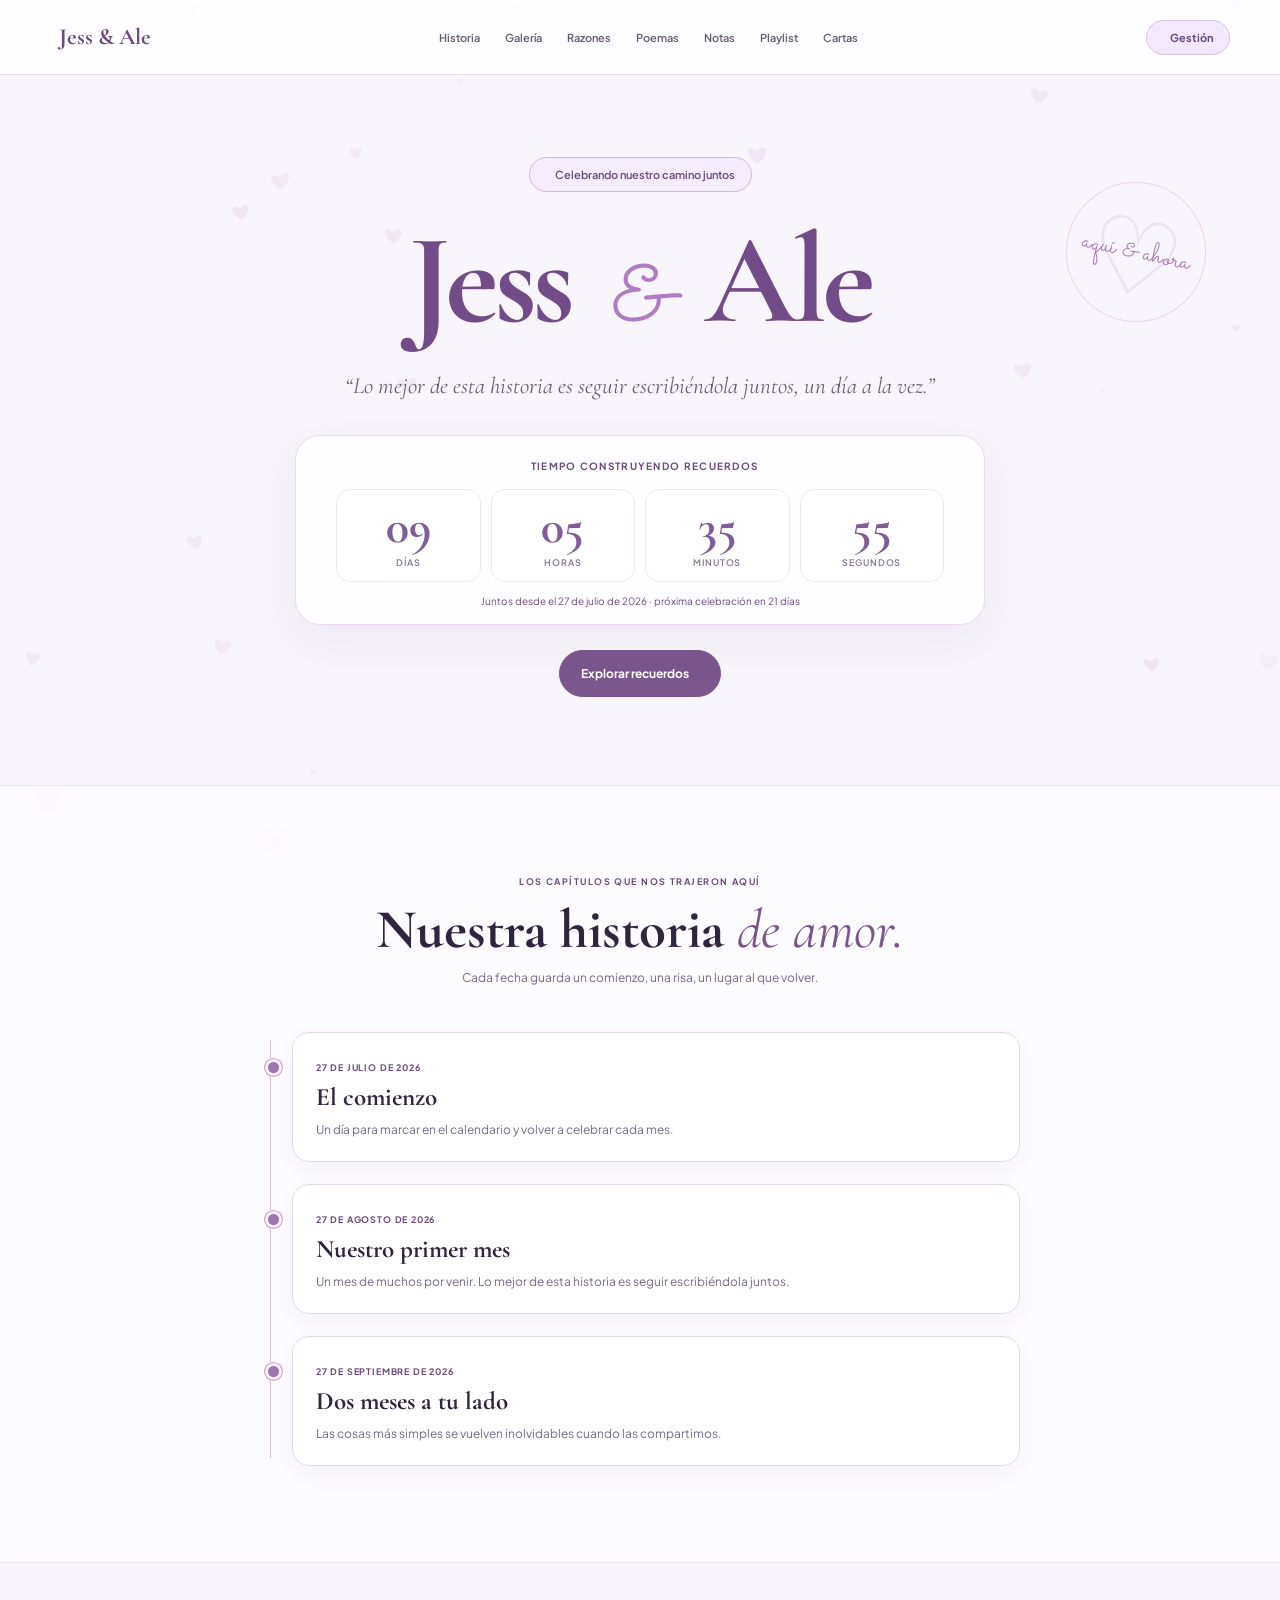
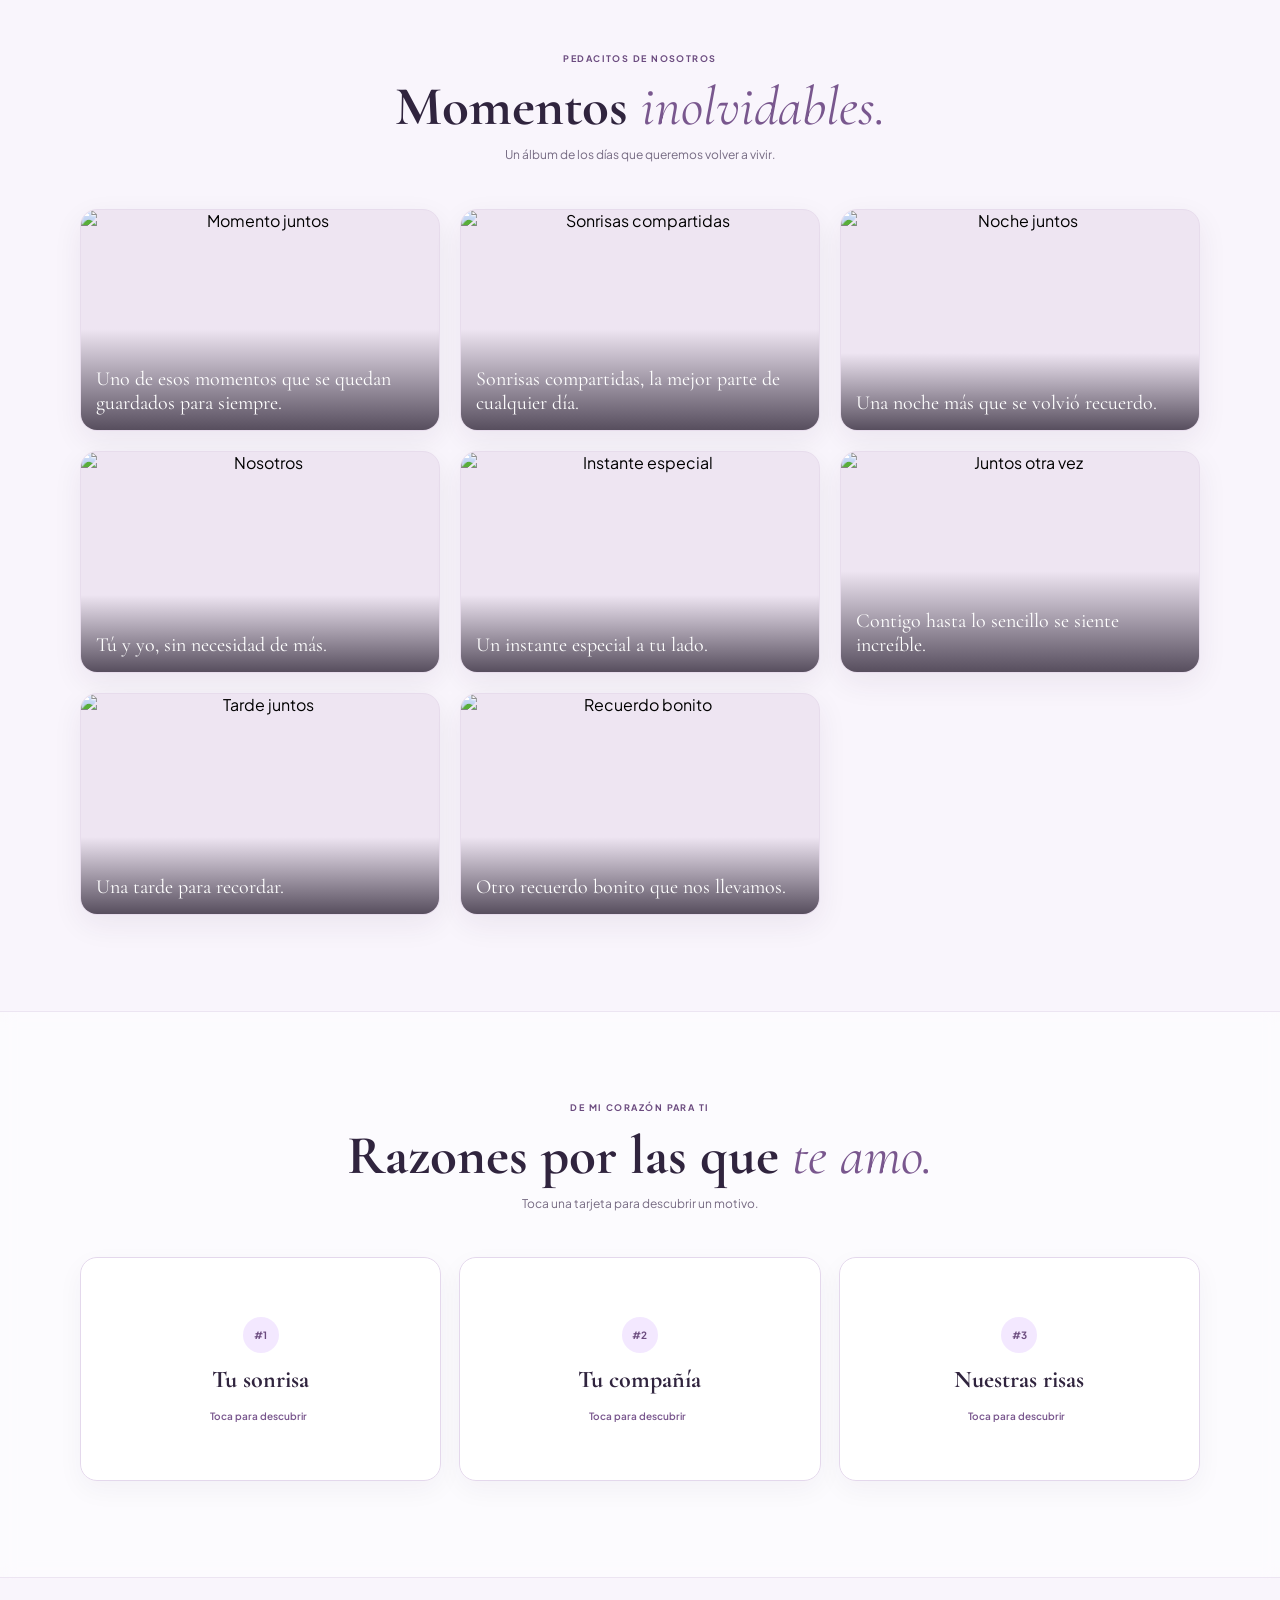
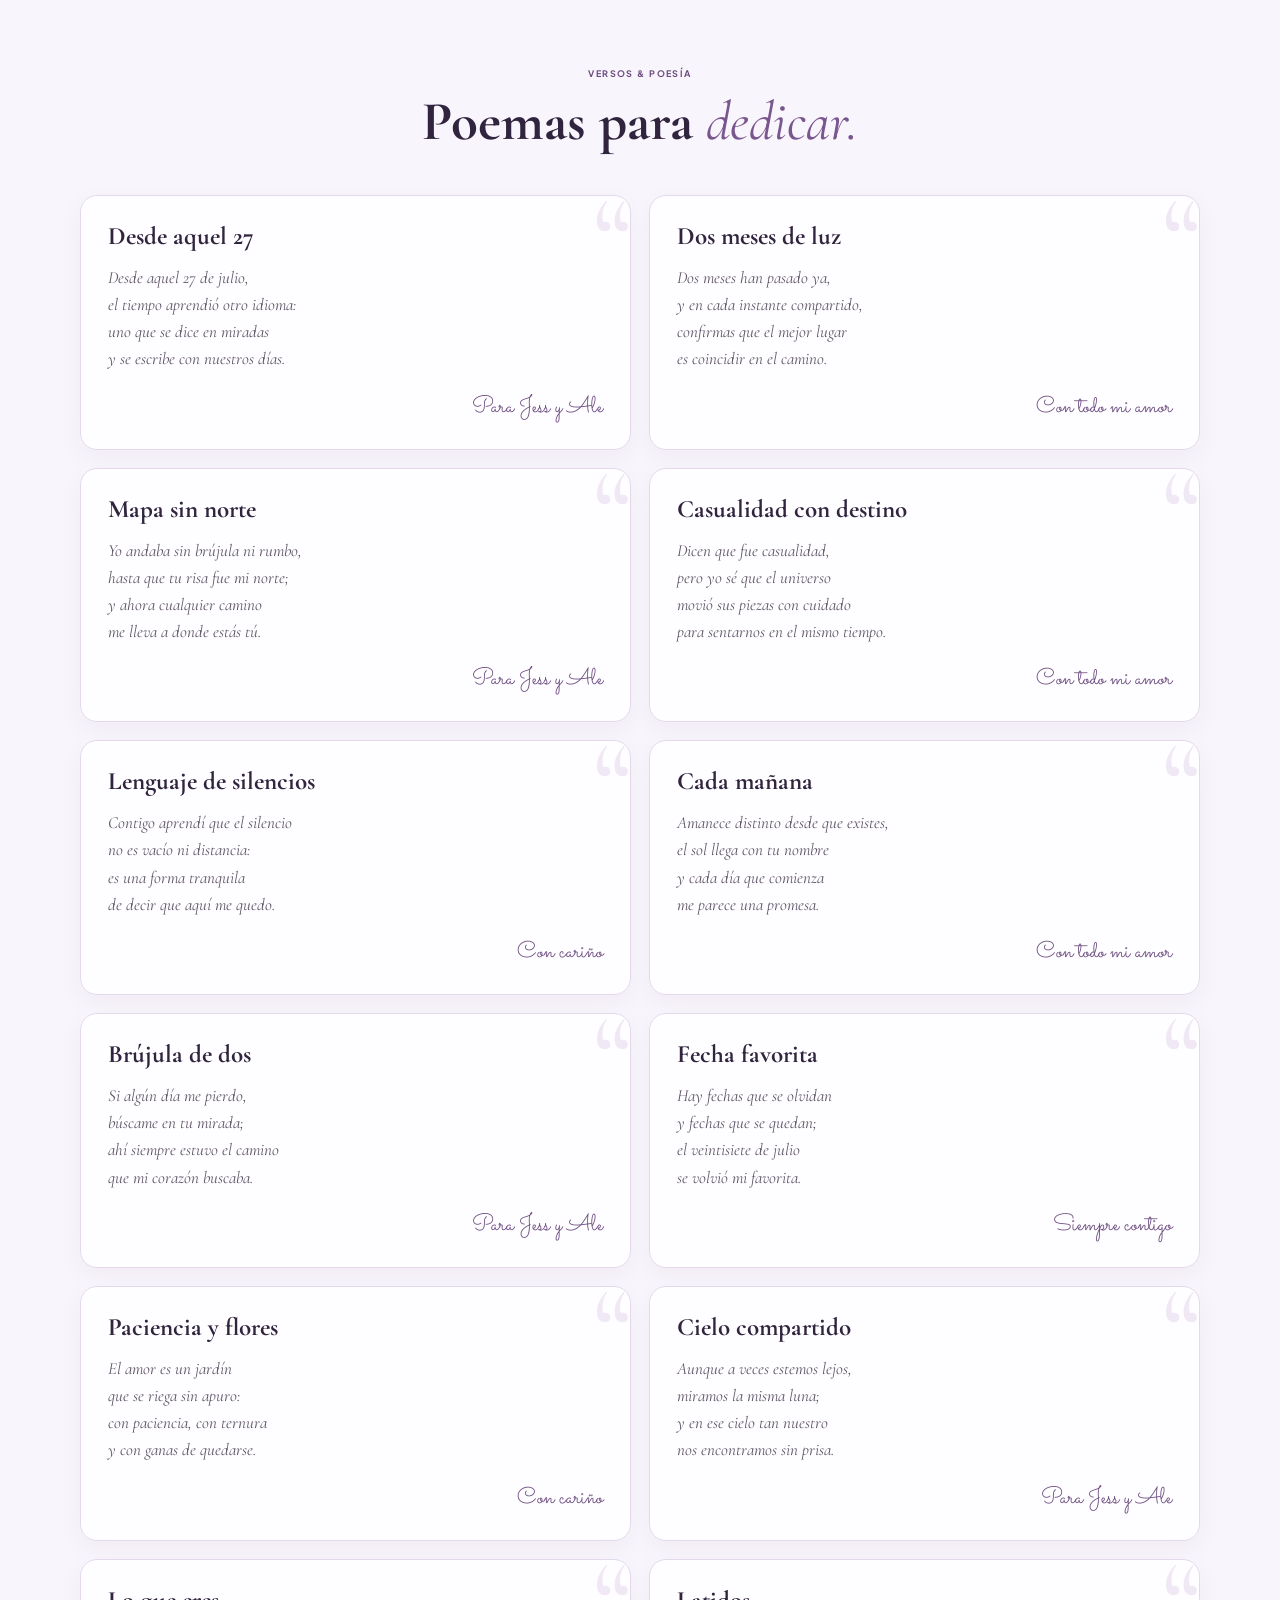
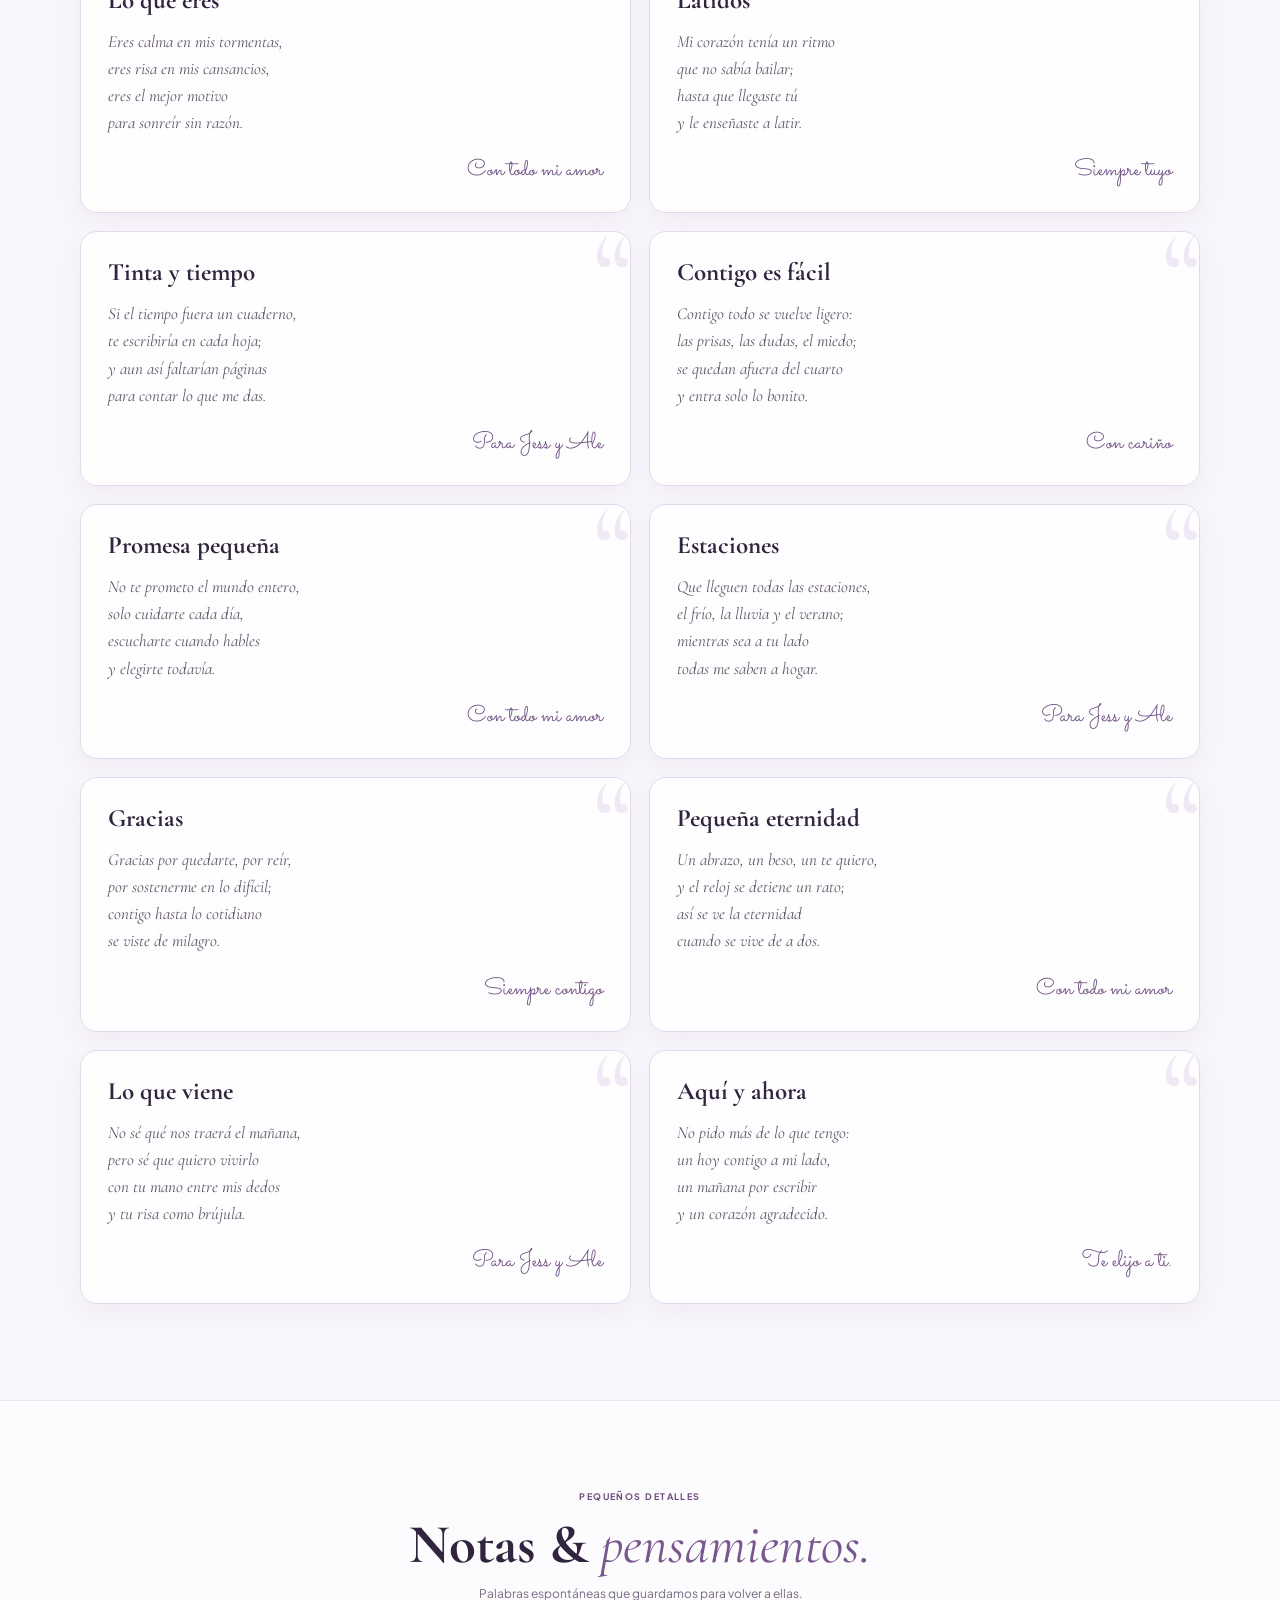
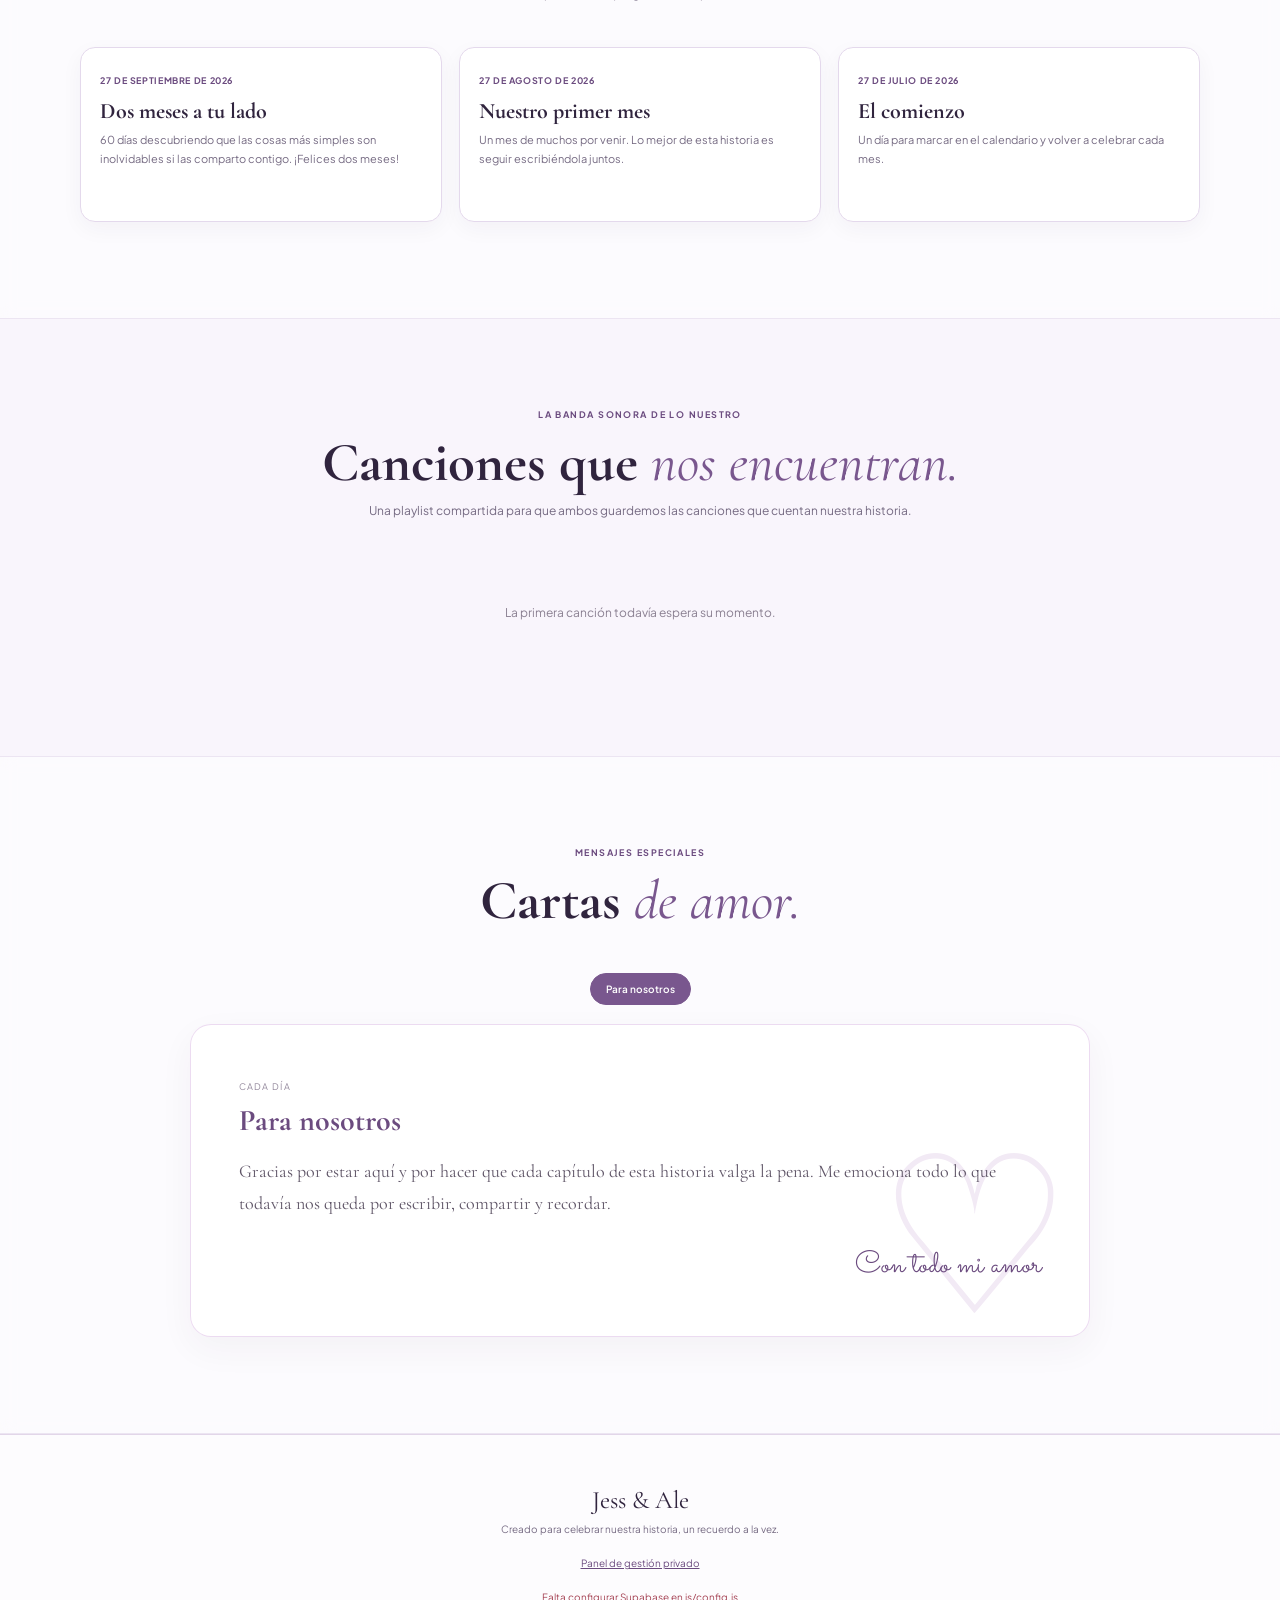
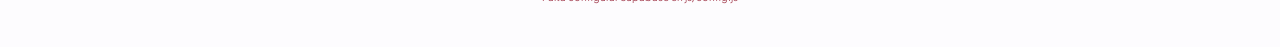
==== commit 042841d4: "fix: musica compartida" ====
--- a/index.html
+++ b/index.html
@@ -137,6 +137,7 @@
           <header class="section-heading">
             <span class="section-kicker">LA BANDA SONORA DE LO NUESTRO</span>
             <h2 id="playlist-title">Canciones que <em>nos encuentran.</em></h2>
+            <p>Una playlist compartida para que ambos guardemos las canciones que cuentan nuestra historia.</p>
           </header>
           <div class="song-grid" id="song-list"></div>
         </div>
--- a/css/style.css
+++ b/css/style.css
@@ -102,17 +102,18 @@
 .photo-card figcaption { position: absolute; right: 0; bottom: 0; left: 0; padding: 38px 15px 15px; background: linear-gradient(transparent, #1d1425b8); color: white; font-family: var(--font-display); font-size: 20px; }
 
 .reason-grid { display: grid; grid-template-columns: repeat(3, minmax(0, 1fr)); gap: 18px; }
-.reason-card { min-height: 205px; perspective: 900px; cursor: pointer; }
-.reason-inner { position: relative; width: 100%; height: 100%; min-height: 205px; transform-style: preserve-3d; transition: transform .55s; }
-.reason-card.is-flipped .reason-inner { transform: rotateY(180deg); }
-.reason-front, .reason-back { position: absolute; inset: 0; display: flex; align-items: center; justify-content: center; flex-direction: column; padding: 22px; border: 1px solid #e4d8ec; border-radius: 17px; text-align: center; backface-visibility: hidden; -webkit-backface-visibility: hidden; }
-.reason-front { background: rgb(255 255 255 / 84%); box-shadow: 0 9px 27px #3822470b; }
-.reason-front .reason-number { display: grid; width: 32px; height: 32px; place-items: center; margin-bottom: 12px; border-radius: 50%; background: #f3e8ff; color: var(--lilac-dark); font-size: 10px; font-weight: 700; }
-.reason-front h3 { margin: 0; font-family: var(--font-display); font-size: 24px; }
-.reason-front span:last-child { margin-top: 13px; color: #897a92; font-size: 9px; }
-.reason-back { transform: rotateY(180deg); border-color: #79578e; background: linear-gradient(140deg, #916da8, #57386f); color: white; }
-.reason-back p { margin: 0; font-family: var(--font-display); font-size: 19px; line-height: 1.45; }
-.reason-back svg { width: 17px; height: 17px; margin-top: 15px; fill: #e9d5ff; stroke: #e9d5ff; }
+.flip-card { height: 224px; perspective: 1000px; cursor: pointer; }
+.flip-card-inner { position: relative; width: 100%; height: 100%; transform-style: preserve-3d; transition: transform .6s cubic-bezier(.4, 0, .2, 1); }
+.flip-card.flipped .flip-card-inner { transform: rotateY(180deg); }
+.flip-card-front, .flip-card-back { position: absolute; inset: 0; display: flex; align-items: center; justify-content: center; flex-direction: column; padding: 22px; border: 1px solid #e4d8ec; border-radius: 17px; text-align: center; backface-visibility: hidden; -webkit-backface-visibility: hidden; }
+.flip-card-front { background: rgb(255 255 255 / 84%); box-shadow: 0 9px 27px #3822470b; }
+.reason-number { display: grid; width: 36px; height: 36px; place-items: center; margin-bottom: 12px; border-radius: 50%; background: #f3e8ff; color: var(--lilac-dark); font-size: 10px; font-weight: 700; }
+.flip-card-front h3 { margin: 0; font-family: var(--font-display); font-size: 24px; }
+.reason-hint { display: flex; align-items: center; gap: 5px; margin-top: 16px; color: #79578e; font-size: 10px; font-weight: 600; }
+.reason-hint svg { width: 13px; height: 13px; }
+.flip-card-back { transform: rotateY(180deg); border-color: #79578e; background: linear-gradient(140deg, #916da8, #57386f); color: white; box-shadow: 0 12px 30px #38224720; }
+.flip-card-back p { margin: 0; font-family: var(--font-display); font-size: 19px; line-height: 1.45; }
+.flip-card-back svg { width: 19px; height: 19px; margin-top: 15px; fill: #e9d5ff; stroke: #e9d5ff; }
 
 .poem-grid { display: grid; grid-template-columns: repeat(2, minmax(0, 1fr)); gap: 18px; }
 .poem-card { position: relative; display: flex; min-height: 240px; flex-direction: column; justify-content: space-between; padding: 25px 27px; overflow: hidden; border: 1px solid #e3d9eb; border-radius: 17px; background: rgb(255 255 255 / 82%); box-shadow: 0 8px 27px #3822470b; }
@@ -240,10 +241,10 @@
   .section-heading { margin-bottom: 31px; }
   .section-heading h2 { font-size: clamp(35px, 9vw, 46px); }
   .reason-grid { grid-template-columns: repeat(2, minmax(0, 1fr)); gap: 12px; }
-  .reason-card, .reason-inner { min-height: 185px; }
-  .reason-front, .reason-back { padding: 15px; }
-  .reason-front h3 { font-size: 21px; }
-  .reason-back p { font-size: 17px; }
+  .flip-card { height: 205px; }
+  .flip-card-front, .flip-card-back { padding: 15px; }
+  .flip-card-front h3 { font-size: 21px; }
+  .flip-card-back p { font-size: 17px; }
   .note-grid { grid-template-columns: repeat(2, minmax(0, 1fr)); }
   .admin-form { grid-template-columns: 1fr; }
   .admin-form .field, .admin-form .field-full,
